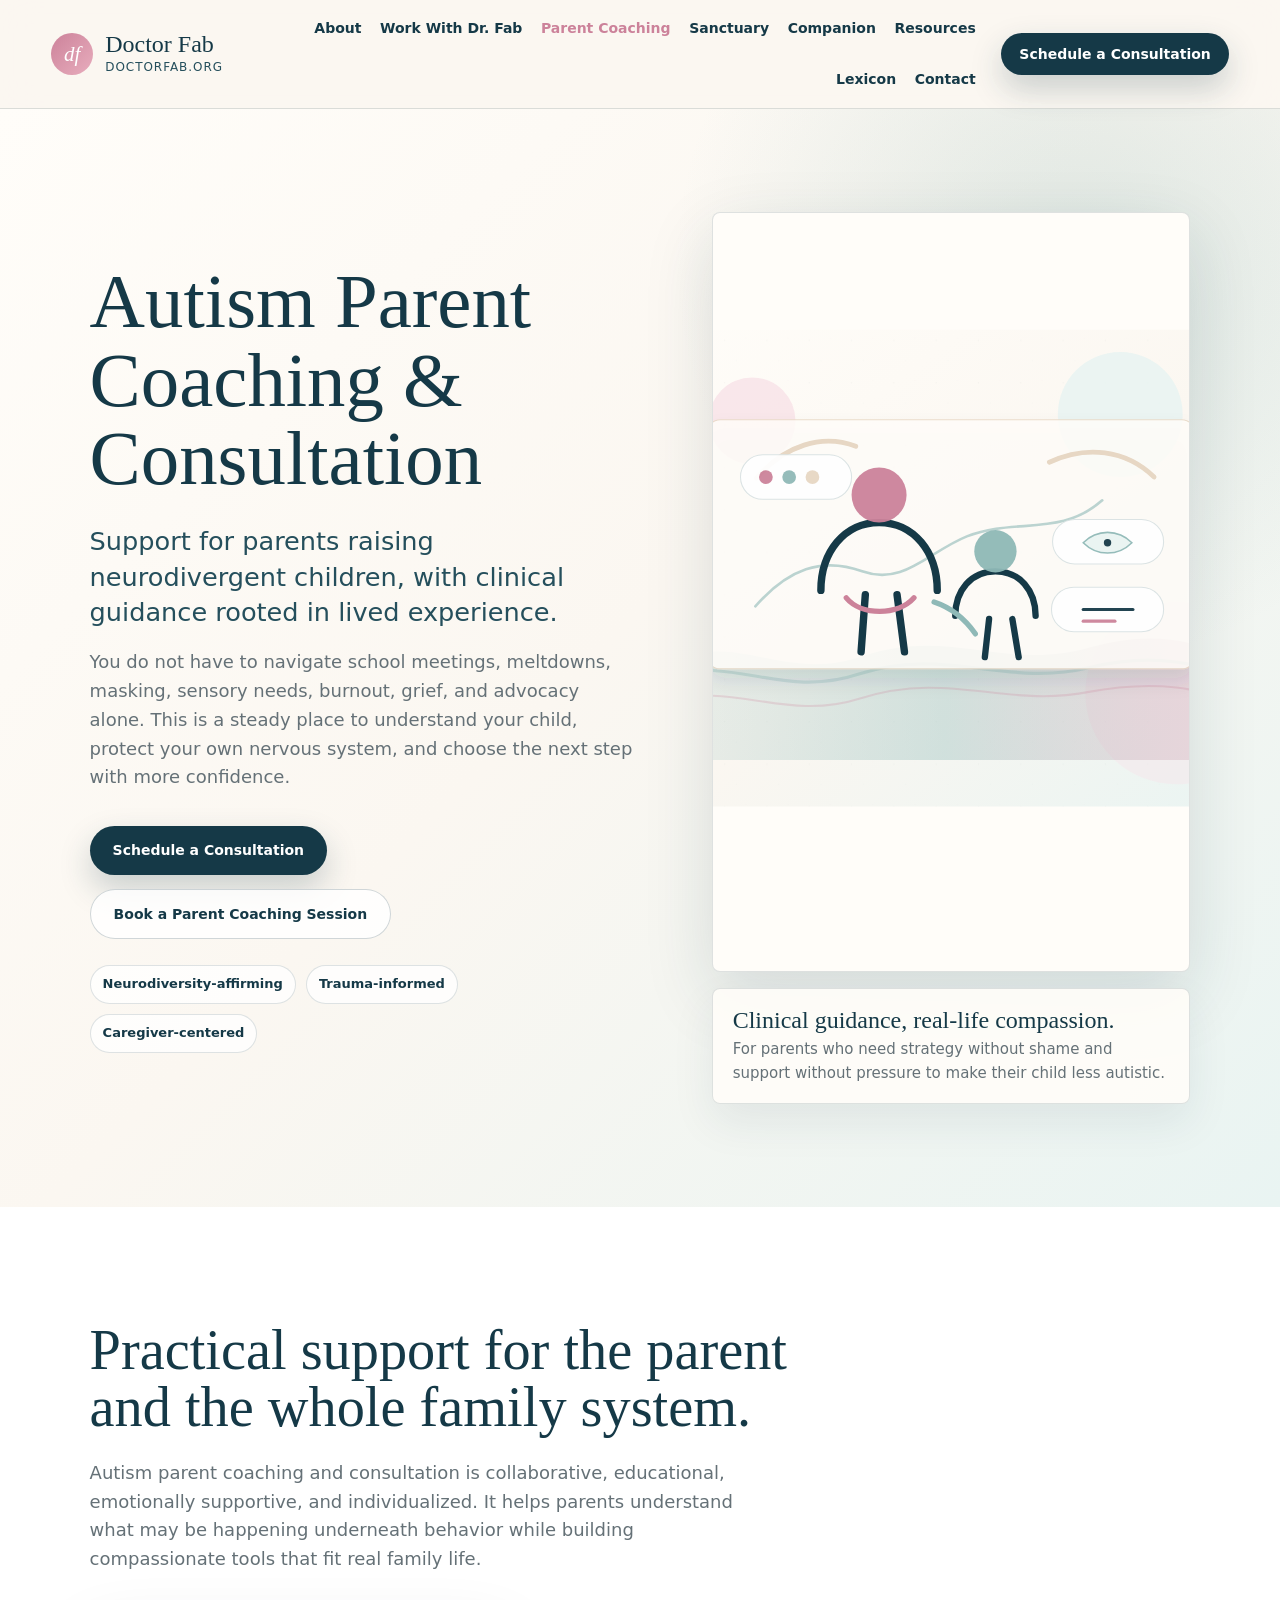
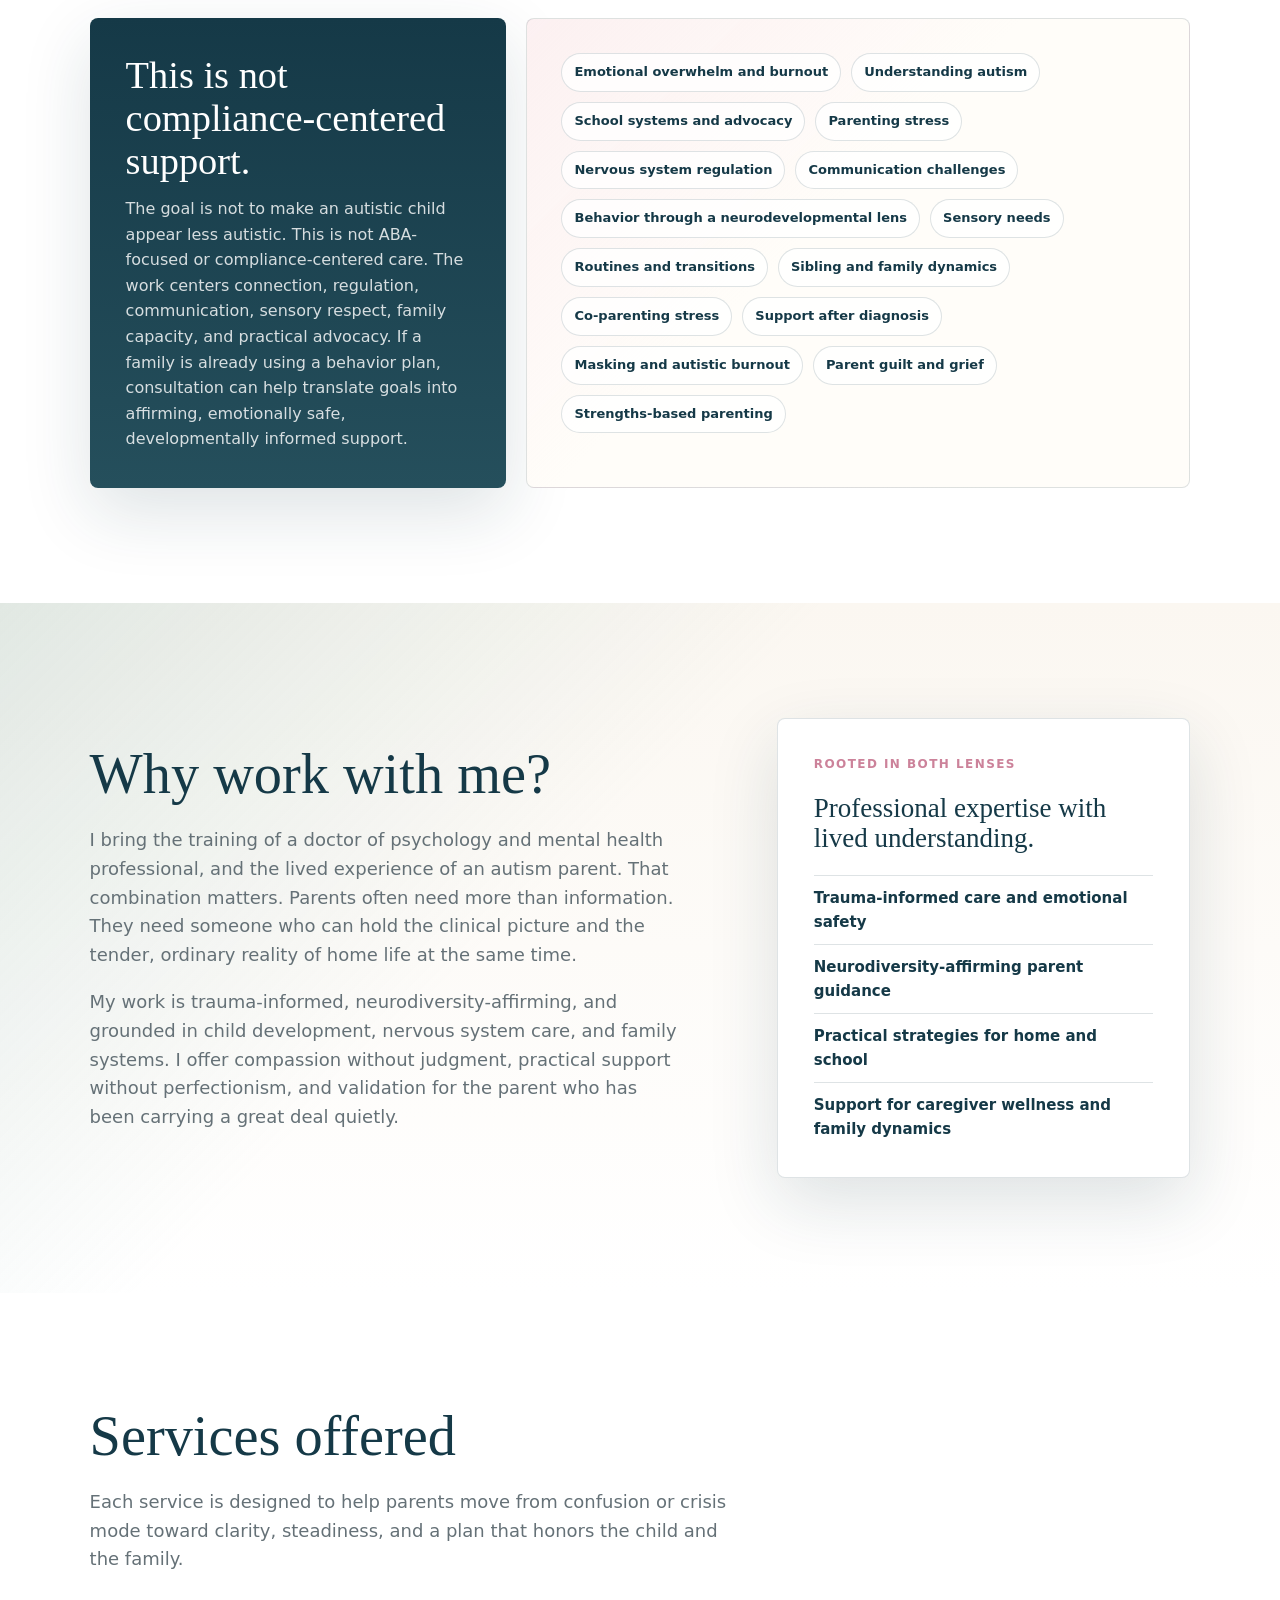
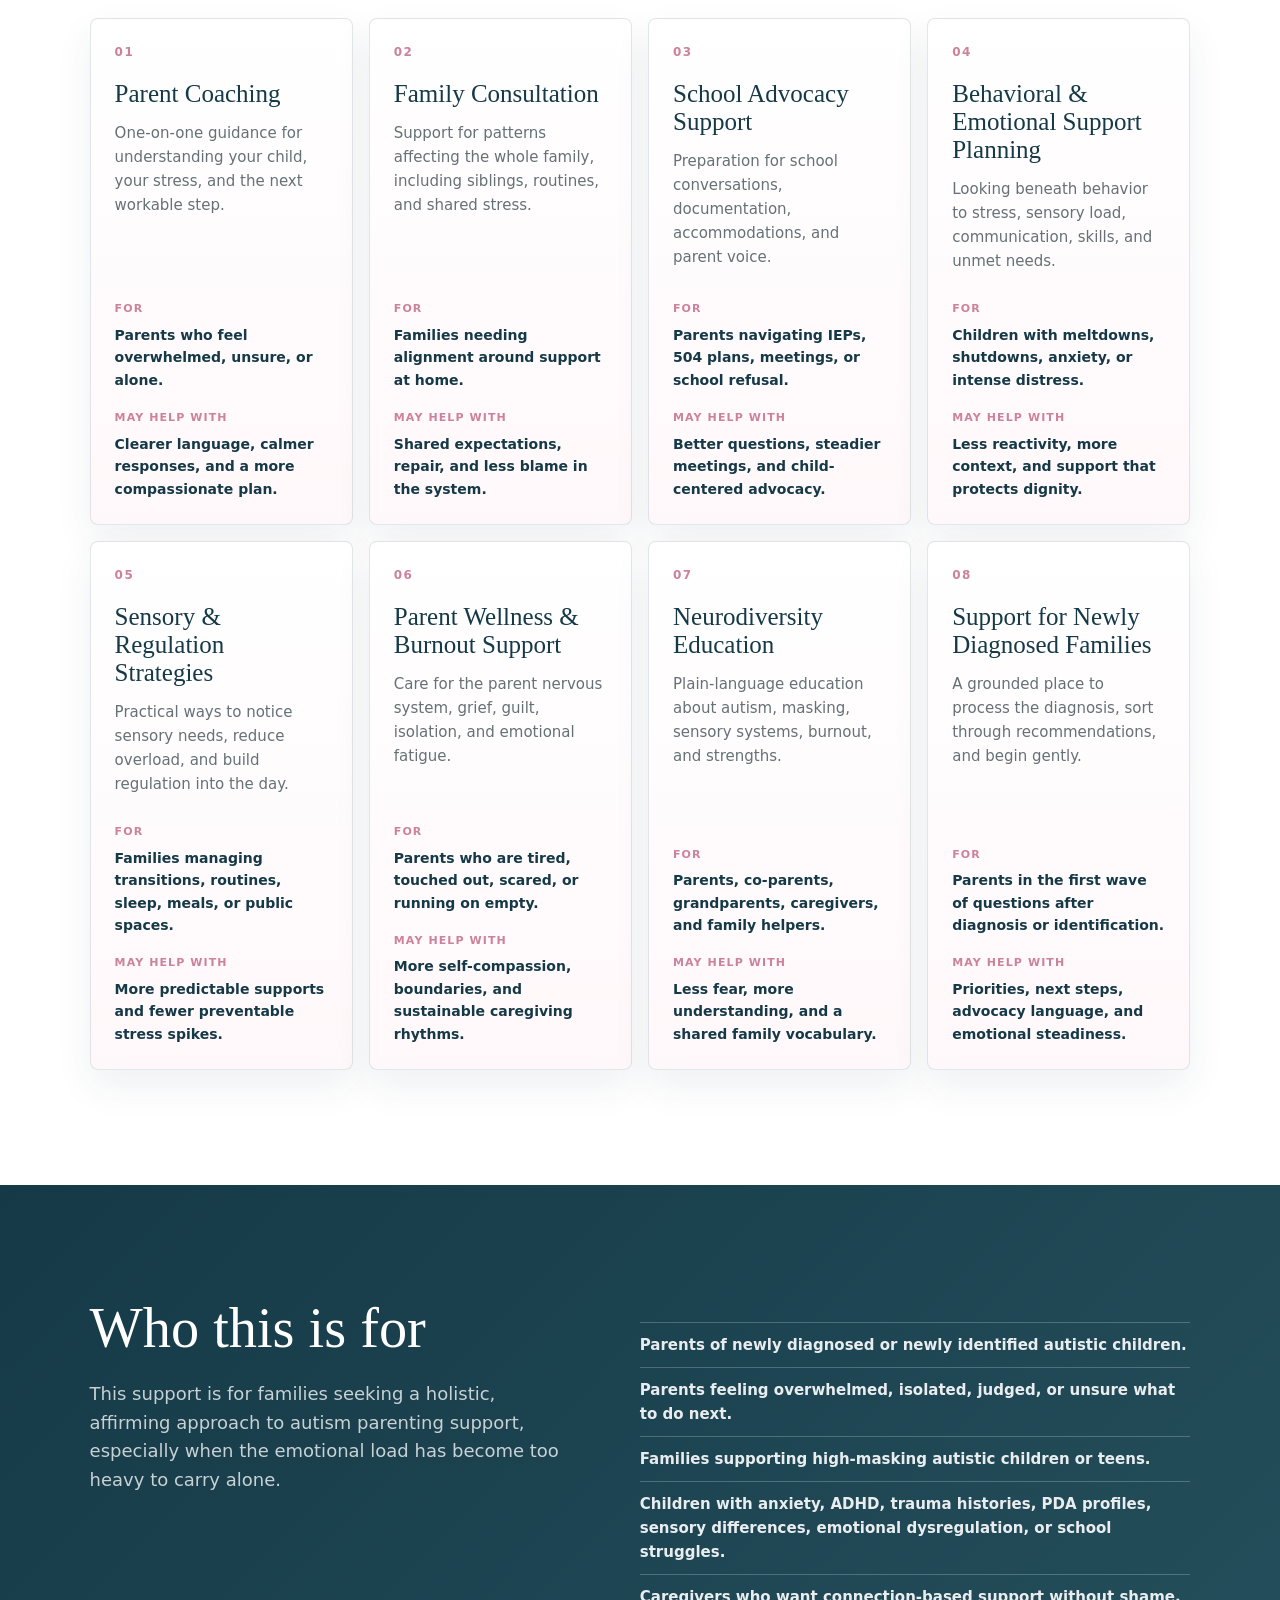
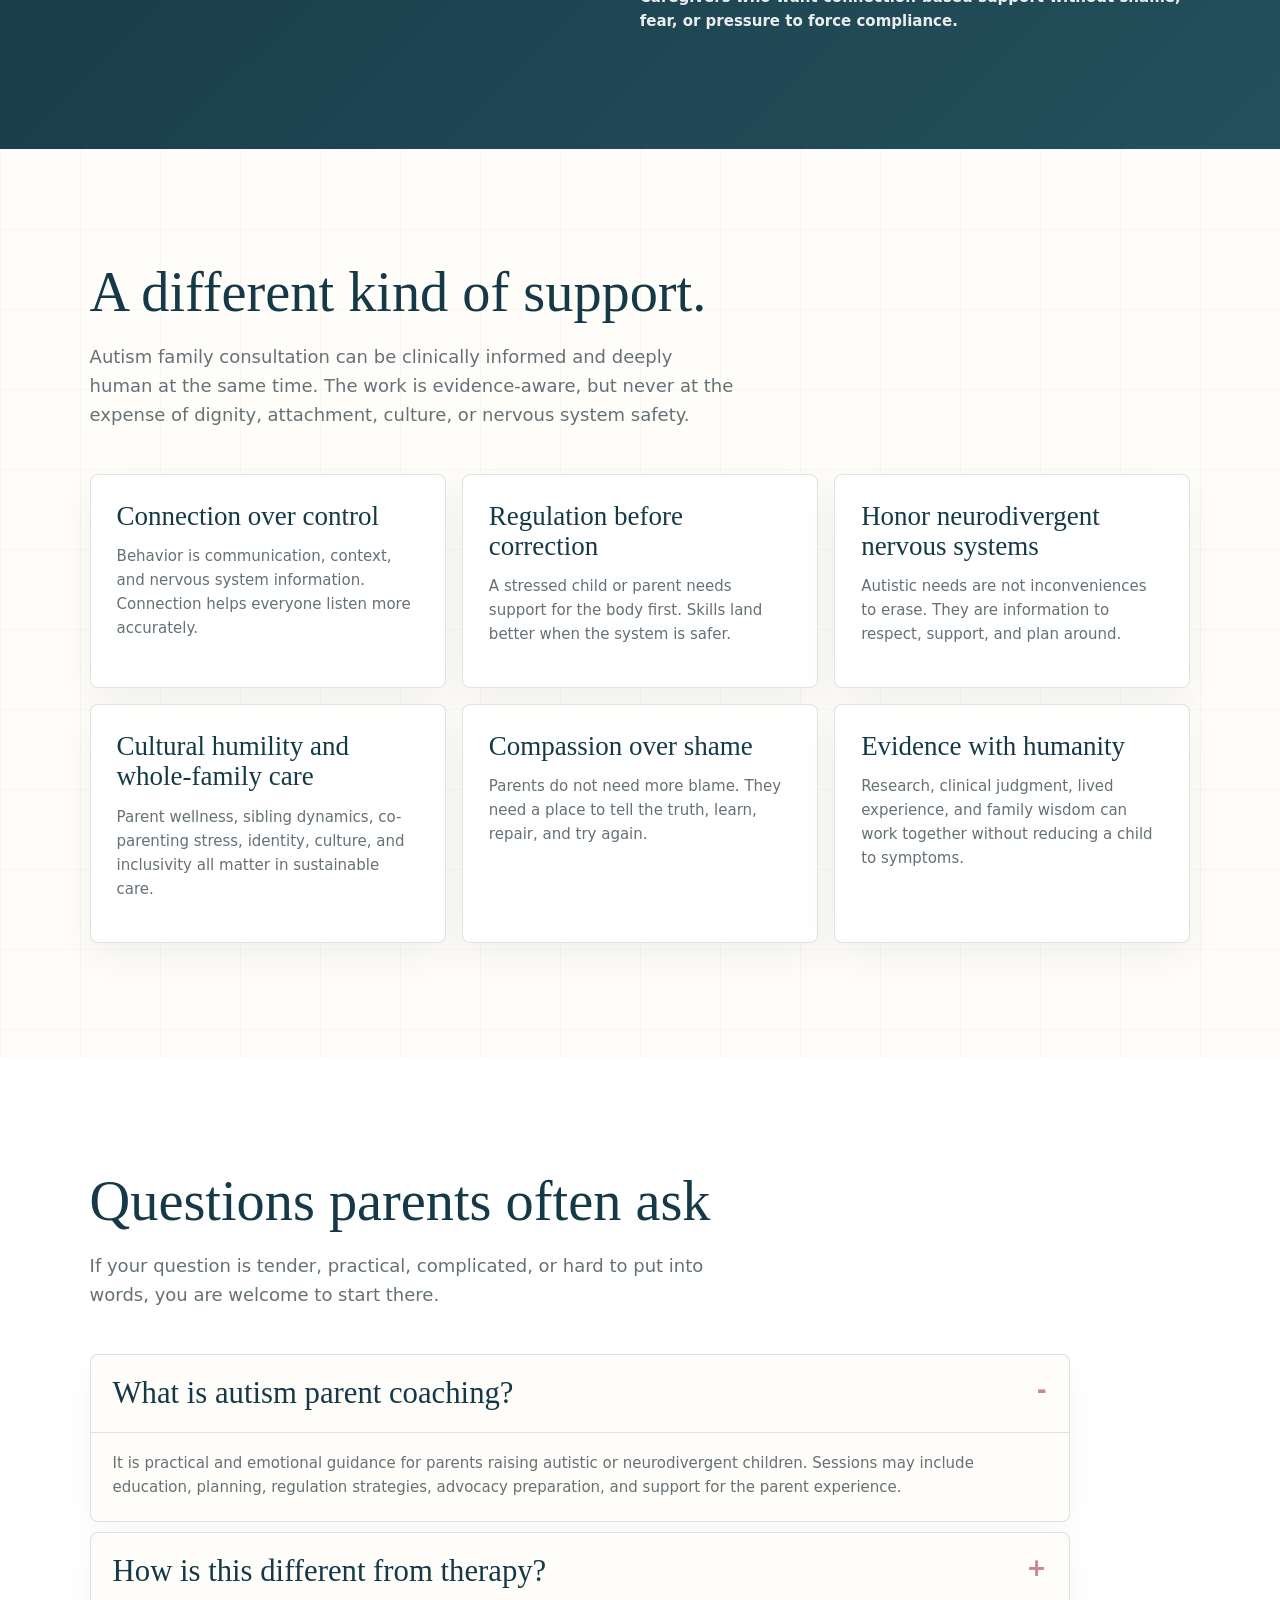
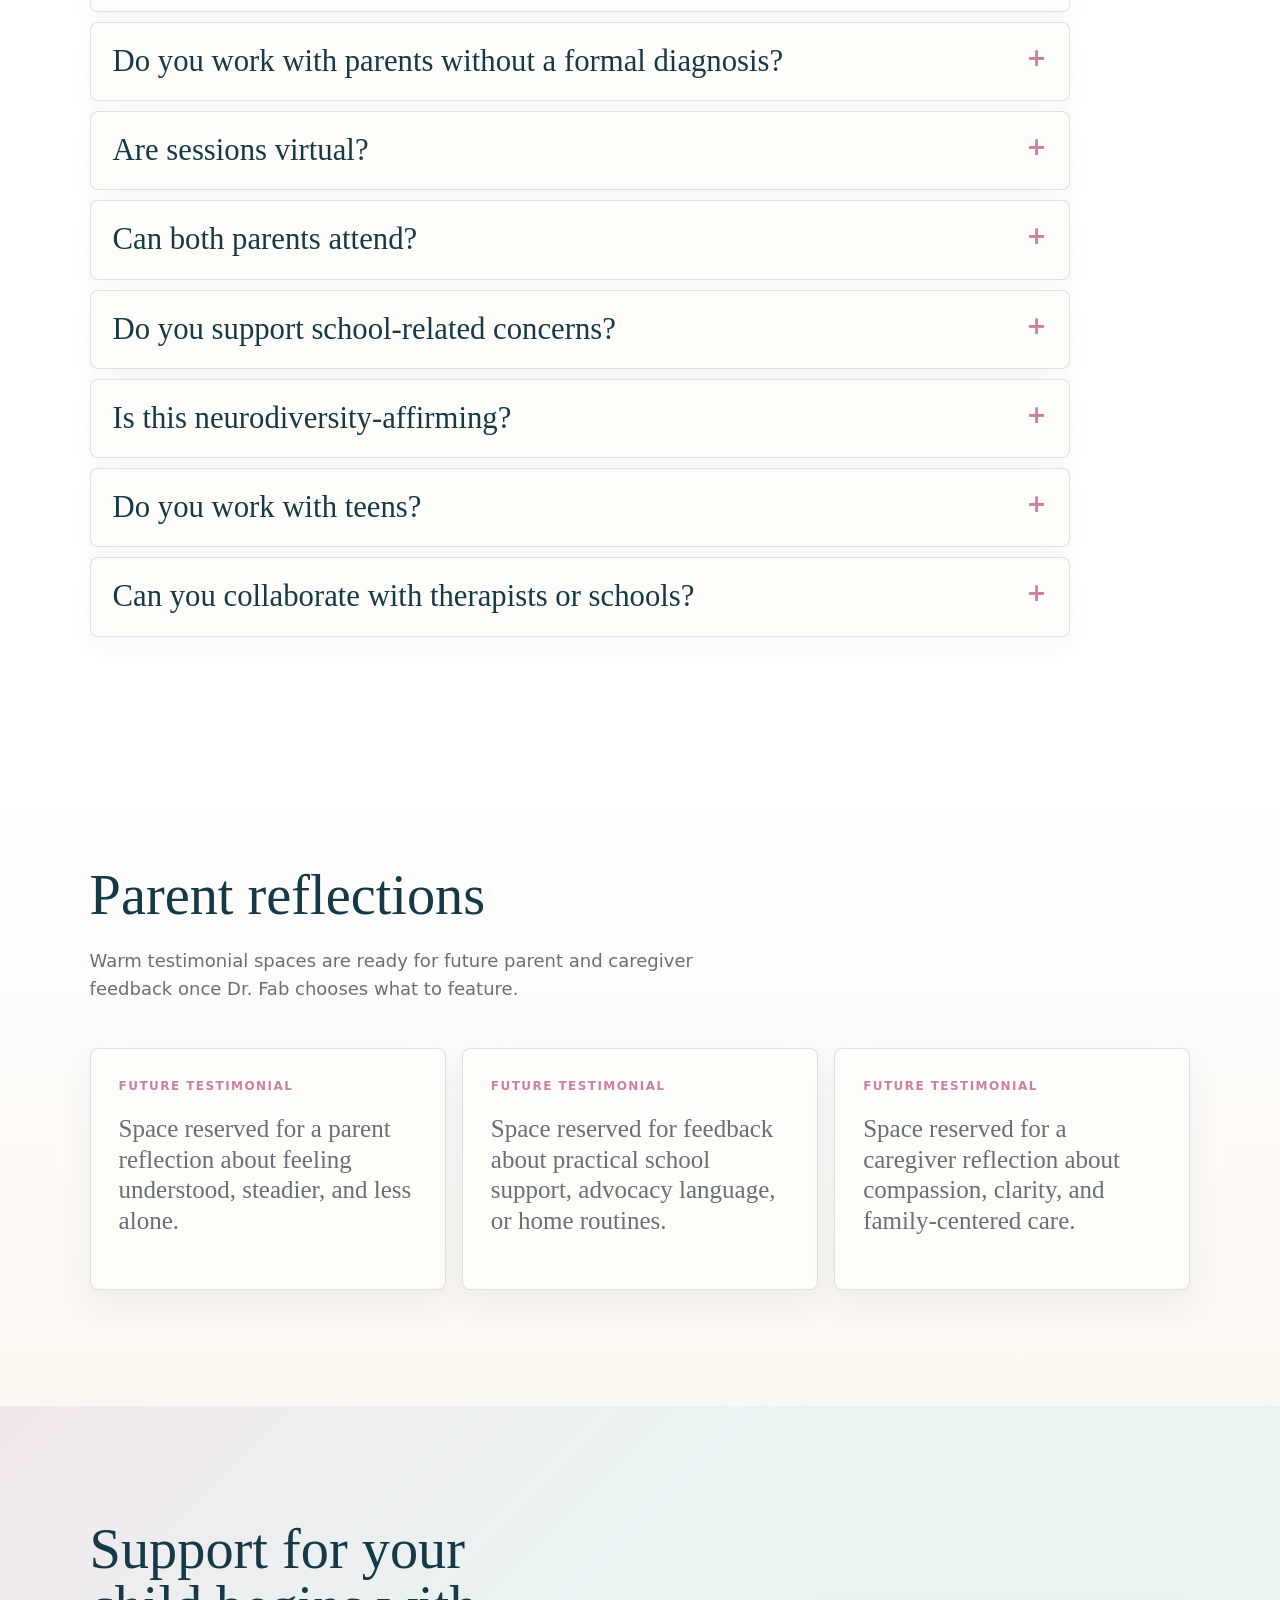
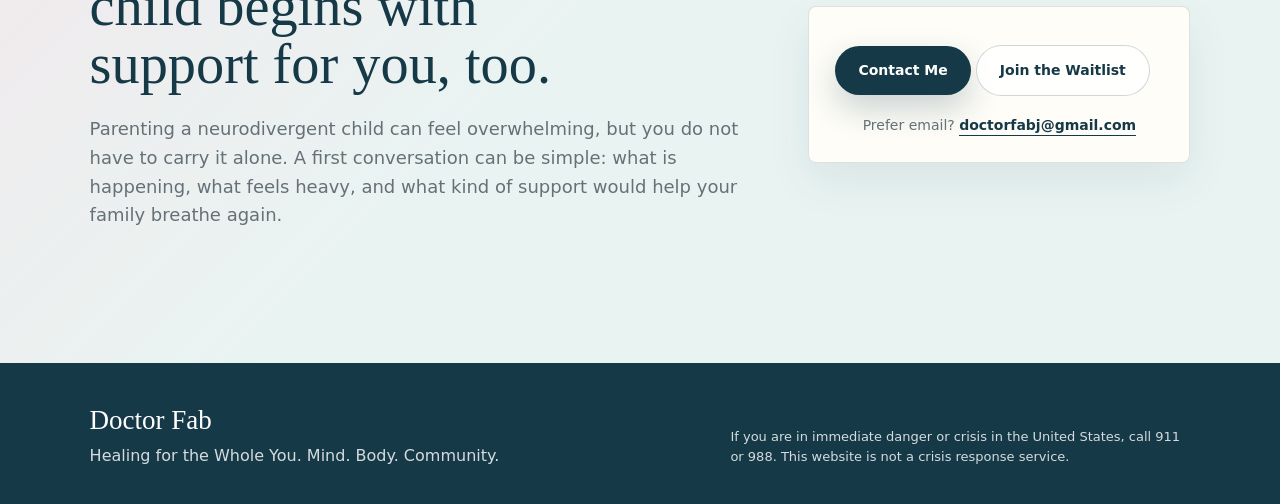
==== autism-parent-coaching.html @ f9670c69 "Add autism parent coaching page" ====
<!doctype html>
<html lang="en">
  <head>
    <meta charset="utf-8">
    <meta name="viewport" content="width=device-width, initial-scale=1">
    <title>Autism Parent Coaching &amp; Consultation | Doctor Fab</title>
    <meta
      name="description"
      content="Autism parent coaching, neurodiversity-affirming parent support, and trauma-informed autism family consultation for overwhelmed parents raising autistic and neurodivergent children."
    >
    <meta
      name="keywords"
      content="autism parent coaching, neurodiversity-affirming parent support, autism consultation for parents, autism parenting support, parent coaching for autistic children, trauma-informed autism support, autism family consultation, support for overwhelmed autism parents"
    >
    <meta property="og:title" content="Autism Parent Coaching &amp; Consultation | Doctor Fab">
    <meta
      property="og:description"
      content="Clinical guidance rooted in lived experience for parents raising autistic and neurodivergent children."
    >
    <meta property="og:image" content="https://doctorfab.org/assets/generated/doctorfab-hero-coastal.jpg">
    <meta name="theme-color" content="#153947">
    <link rel="canonical" href="https://doctorfab.org/autism-parent-coaching.html">
    <link rel="icon" href="assets/favicon.svg" type="image/svg+xml">
    <link rel="stylesheet" href="styles.css">
    <script type="application/ld+json">
      {
        "@context": "https://schema.org",
        "@type": "ProfessionalService",
        "name": "Doctor Fab Autism Parent Coaching & Consultation",
        "url": "https://doctorfab.org/autism-parent-coaching.html",
        "description": "Neurodiversity-affirming, trauma-informed autism parent coaching and consultation for families raising autistic and neurodivergent children.",
        "areaServed": "United States",
        "email": "doctorfabj@gmail.com",
        "serviceType": [
          "Autism parent coaching",
          "Autism family consultation",
          "Neurodiversity-affirming parent support",
          "Trauma-informed autism support"
        ]
      }
    </script>
  </head>
  <body>
    <a class="skip-link" href="#coaching-main">Skip to content</a>
    <header class="site-header">
      <a class="brand" href="index.html#home" aria-label="Doctor Fab home">
        <span class="brand-mark">df</span>
        <span>
          <strong>Doctor Fab</strong>
          <small>doctorfab.org</small>
        </span>
      </a>
      <div class="header-actions">
        <nav class="nav" aria-label="Main navigation">
          <a href="index.html#about">About</a>
          <a href="index.html#work">Work With Dr. Fab</a>
          <a href="autism-parent-coaching.html" aria-current="page">Parent Coaching</a>
          <a href="index.html#sanctuary">Sanctuary</a>
          <a href="index.html#companion">Companion</a>
          <a href="index.html#resources">Resources</a>
          <a href="index.html#lexicon">Lexicon</a>
          <a href="index.html#contact">Contact</a>
        </nav>
        <a
          class="header-cta"
          href="mailto:doctorfabj@gmail.com?subject=Autism%20parent%20coaching%20consultation&body=Hi%20Dr.%20Fab%2C%0D%0A%0D%0AI%20would%20like%20to%20schedule%20a%20consultation%20for%20autism%20parent%20coaching.%0D%0A%0D%0AName%3A%20%0D%0ABest%20way%20to%20reach%20me%3A%20%0D%0AWhat%20support%20would%20feel%20most%20helpful%20right%20now%3A%20%0D%0A%0D%0AThank%20you."
          aria-label="Schedule an autism parent coaching consultation"
        >
          <span class="header-cta-full">Schedule a Consultation</span>
          <span class="header-cta-short">Contact</span>
        </a>
      </div>
    </header>

    <main id="coaching-main" class="coaching-page" tabindex="-1">
      <section class="coaching-hero" aria-labelledby="coaching-title">
        <div class="coaching-hero-copy">
          <h1 id="coaching-title">Autism Parent Coaching &amp; Consultation</h1>
          <p class="coaching-lede">
            Support for parents raising neurodivergent children, with clinical
            guidance rooted in lived experience.
          </p>
          <p>
            You do not have to navigate school meetings, meltdowns, masking,
            sensory needs, burnout, grief, and advocacy alone. This is a steady
            place to understand your child, protect your own nervous system, and
            choose the next step with more confidence.
          </p>
          <div class="coaching-actions">
            <a
              class="button primary"
              href="mailto:doctorfabj@gmail.com?subject=Autism%20parent%20coaching%20consultation&body=Hi%20Dr.%20Fab%2C%0D%0A%0D%0AI%20would%20like%20to%20schedule%20a%20consultation%20for%20autism%20parent%20coaching.%0D%0A%0D%0AName%3A%20%0D%0ABest%20way%20to%20reach%20me%3A%20%0D%0AChild%27s%20age%20(optional)%3A%20%0D%0AWhat%20support%20would%20feel%20most%20helpful%20right%20now%3A%20%0D%0A%0D%0AThank%20you."
            >Schedule a Consultation</a>
            <a
              class="button secondary"
              href="mailto:doctorfabj@gmail.com?subject=Parent%20coaching%20session%20request&body=Hi%20Dr.%20Fab%2C%0D%0A%0D%0AI%20am%20interested%20in%20booking%20an%20autism%20parent%20coaching%20session.%0D%0A%0D%0AName%3A%20%0D%0ABest%20way%20to%20reach%20me%3A%20%0D%0AWhat%20I%20am%20hoping%20for%3A%20%0D%0A%0D%0AThank%20you."
            >Book a Parent Coaching Session</a>
          </div>
          <div class="coaching-trust-row" aria-label="Autism parent coaching support qualities">
            <span>Neurodiversity-affirming</span>
            <span>Trauma-informed</span>
            <span>Caregiver-centered</span>
          </div>
        </div>
        <div class="coaching-hero-panel">
          <img
            src="assets/generated/doctorfab-autism-parent-coaching.svg"
            alt="Warm coastal illustration of a parent and child supported by calming waves and connected circles"
            width="1200"
            height="760"
          >
          <div class="coaching-hero-note">
            <strong>Clinical guidance, real-life compassion.</strong>
            <span>For parents who need strategy without shame and support without pressure to make their child less autistic.</span>
          </div>
        </div>
      </section>

      <section id="service" class="coaching-about section-shell">
        <div class="section-intro compact">
          <h2>Practical support for the parent and the whole family system.</h2>
          <p>
            Autism parent coaching and consultation is collaborative,
            educational, emotionally supportive, and individualized. It helps
            parents understand what may be happening underneath behavior while
            building compassionate tools that fit real family life.
          </p>
        </div>
        <div class="coaching-about-layout">
          <div class="coaching-statement">
            <h3>This is not compliance-centered support.</h3>
            <p>
              The goal is not to make an autistic child appear less autistic.
              This is not ABA-focused or compliance-centered care. The work
              centers connection, regulation, communication, sensory respect,
              family capacity, and practical advocacy. If a family is already
              using a behavior plan, consultation can help translate goals into
              affirming, emotionally safe, developmentally informed support.
            </p>
          </div>
          <div class="coaching-tags" aria-label="Autism parent coaching topics">
            <span>Emotional overwhelm and burnout</span>
            <span>Understanding autism</span>
            <span>School systems and advocacy</span>
            <span>Parenting stress</span>
            <span>Nervous system regulation</span>
            <span>Communication challenges</span>
            <span>Behavior through a neurodevelopmental lens</span>
            <span>Sensory needs</span>
            <span>Routines and transitions</span>
            <span>Sibling and family dynamics</span>
            <span>Co-parenting stress</span>
            <span>Support after diagnosis</span>
            <span>Masking and autistic burnout</span>
            <span>Parent guilt and grief</span>
            <span>Strengths-based parenting</span>
          </div>
        </div>
      </section>

      <section id="why-work-with-me" class="coaching-why section-shell">
        <div class="coaching-why-copy">
          <h2>Why work with me?</h2>
          <p>
            I bring the training of a doctor of psychology and mental health
            professional, and the lived experience of an autism parent. That
            combination matters. Parents often need more than information. They
            need someone who can hold the clinical picture and the tender,
            ordinary reality of home life at the same time.
          </p>
          <p>
            My work is trauma-informed, neurodiversity-affirming, and grounded
            in child development, nervous system care, and family systems. I
            offer compassion without judgment, practical support without
            perfectionism, and validation for the parent who has been carrying a
            great deal quietly.
          </p>
        </div>
        <div class="coaching-why-card" aria-label="Doctor Fab autism parent coaching approach">
          <span>Rooted in both lenses</span>
          <h3>Professional expertise with lived understanding.</h3>
          <ul>
            <li>Trauma-informed care and emotional safety</li>
            <li>Neurodiversity-affirming parent guidance</li>
            <li>Practical strategies for home and school</li>
            <li>Support for caregiver wellness and family dynamics</li>
          </ul>
        </div>
      </section>

      <section id="services" class="coaching-services section-shell">
        <div class="section-intro compact">
          <h2>Services offered</h2>
          <p>
            Each service is designed to help parents move from confusion or
            crisis mode toward clarity, steadiness, and a plan that honors the
            child and the family.
          </p>
        </div>
        <div class="coaching-service-grid">
          <article class="coaching-service-card">
            <span>01</span>
            <h3>Parent Coaching</h3>
            <p>One-on-one guidance for understanding your child, your stress, and the next workable step.</p>
            <dl>
              <dt>For</dt>
              <dd>Parents who feel overwhelmed, unsure, or alone.</dd>
              <dt>May help with</dt>
              <dd>Clearer language, calmer responses, and a more compassionate plan.</dd>
            </dl>
          </article>
          <article class="coaching-service-card">
            <span>02</span>
            <h3>Family Consultation</h3>
            <p>Support for patterns affecting the whole family, including siblings, routines, and shared stress.</p>
            <dl>
              <dt>For</dt>
              <dd>Families needing alignment around support at home.</dd>
              <dt>May help with</dt>
              <dd>Shared expectations, repair, and less blame in the system.</dd>
            </dl>
          </article>
          <article class="coaching-service-card">
            <span>03</span>
            <h3>School Advocacy Support</h3>
            <p>Preparation for school conversations, documentation, accommodations, and parent voice.</p>
            <dl>
              <dt>For</dt>
              <dd>Parents navigating IEPs, 504 plans, meetings, or school refusal.</dd>
              <dt>May help with</dt>
              <dd>Better questions, steadier meetings, and child-centered advocacy.</dd>
            </dl>
          </article>
          <article class="coaching-service-card">
            <span>04</span>
            <h3>Behavioral &amp; Emotional Support Planning</h3>
            <p>Looking beneath behavior to stress, sensory load, communication, skills, and unmet needs.</p>
            <dl>
              <dt>For</dt>
              <dd>Children with meltdowns, shutdowns, anxiety, or intense distress.</dd>
              <dt>May help with</dt>
              <dd>Less reactivity, more context, and support that protects dignity.</dd>
            </dl>
          </article>
          <article class="coaching-service-card">
            <span>05</span>
            <h3>Sensory &amp; Regulation Strategies</h3>
            <p>Practical ways to notice sensory needs, reduce overload, and build regulation into the day.</p>
            <dl>
              <dt>For</dt>
              <dd>Families managing transitions, routines, sleep, meals, or public spaces.</dd>
              <dt>May help with</dt>
              <dd>More predictable supports and fewer preventable stress spikes.</dd>
            </dl>
          </article>
          <article class="coaching-service-card">
            <span>06</span>
            <h3>Parent Wellness &amp; Burnout Support</h3>
            <p>Care for the parent nervous system, grief, guilt, isolation, and emotional fatigue.</p>
            <dl>
              <dt>For</dt>
              <dd>Parents who are tired, touched out, scared, or running on empty.</dd>
              <dt>May help with</dt>
              <dd>More self-compassion, boundaries, and sustainable caregiving rhythms.</dd>
            </dl>
          </article>
          <article class="coaching-service-card">
            <span>07</span>
            <h3>Neurodiversity Education</h3>
            <p>Plain-language education about autism, masking, sensory systems, burnout, and strengths.</p>
            <dl>
              <dt>For</dt>
              <dd>Parents, co-parents, grandparents, caregivers, and family helpers.</dd>
              <dt>May help with</dt>
              <dd>Less fear, more understanding, and a shared family vocabulary.</dd>
            </dl>
          </article>
          <article class="coaching-service-card">
            <span>08</span>
            <h3>Support for Newly Diagnosed Families</h3>
            <p>A grounded place to process the diagnosis, sort through recommendations, and begin gently.</p>
            <dl>
              <dt>For</dt>
              <dd>Parents in the first wave of questions after diagnosis or identification.</dd>
              <dt>May help with</dt>
              <dd>Priorities, next steps, advocacy language, and emotional steadiness.</dd>
            </dl>
          </article>
        </div>
      </section>

      <section id="ideal-clients" class="coaching-ideal section-shell">
        <div class="coaching-ideal-copy">
          <h2>Who this is for</h2>
          <p>
            This support is for families seeking a holistic, affirming approach
            to autism parenting support, especially when the emotional load has
            become too heavy to carry alone.
          </p>
        </div>
        <ul class="coaching-ideal-list">
          <li>Parents of newly diagnosed or newly identified autistic children.</li>
          <li>Parents feeling overwhelmed, isolated, judged, or unsure what to do next.</li>
          <li>Families supporting high-masking autistic children or teens.</li>
          <li>Children with anxiety, ADHD, trauma histories, PDA profiles, sensory differences, emotional dysregulation, or school struggles.</li>
          <li>Caregivers who want connection-based support without shame, fear, or pressure to force compliance.</li>
        </ul>
      </section>

      <section id="approach" class="coaching-values section-shell">
        <div class="section-intro compact">
          <h2>A different kind of support.</h2>
          <p>
            Autism family consultation can be clinically informed and deeply
            human at the same time. The work is evidence-aware, but never at the
            expense of dignity, attachment, culture, or nervous system safety.
          </p>
        </div>
        <div class="coaching-values-grid">
          <article>
            <h3>Connection over control</h3>
            <p>Behavior is communication, context, and nervous system information. Connection helps everyone listen more accurately.</p>
          </article>
          <article>
            <h3>Regulation before correction</h3>
            <p>A stressed child or parent needs support for the body first. Skills land better when the system is safer.</p>
          </article>
          <article>
            <h3>Honor neurodivergent nervous systems</h3>
            <p>Autistic needs are not inconveniences to erase. They are information to respect, support, and plan around.</p>
          </article>
          <article>
            <h3>Cultural humility and whole-family care</h3>
            <p>Parent wellness, sibling dynamics, co-parenting stress, identity, culture, and inclusivity all matter in sustainable care.</p>
          </article>
          <article>
            <h3>Compassion over shame</h3>
            <p>Parents do not need more blame. They need a place to tell the truth, learn, repair, and try again.</p>
          </article>
          <article>
            <h3>Evidence with humanity</h3>
            <p>Research, clinical judgment, lived experience, and family wisdom can work together without reducing a child to symptoms.</p>
          </article>
        </div>
      </section>

      <section id="faq" class="coaching-faq section-shell">
        <div class="section-intro compact">
          <h2>Questions parents often ask</h2>
          <p>
            If your question is tender, practical, complicated, or hard to put
            into words, you are welcome to start there.
          </p>
        </div>
        <div class="coaching-faq-list">
          <details open>
            <summary>What is autism parent coaching?</summary>
            <p>It is practical and emotional guidance for parents raising autistic or neurodivergent children. Sessions may include education, planning, regulation strategies, advocacy preparation, and support for the parent experience.</p>
          </details>
          <details>
            <summary>How is this different from therapy?</summary>
            <p>Coaching and consultation focus on parent guidance, education, family support, and practical planning. It is not a substitute for psychotherapy, diagnostic evaluation, crisis care, legal advice, or formal educational advocacy.</p>
          </details>
          <details>
            <summary>Do you work with parents without a formal diagnosis?</summary>
            <p>Yes. A formal diagnosis is not required for parent support. Many families seek help while they are noticing traits, waiting for evaluation, or trying to understand what their child needs.</p>
          </details>
          <details>
            <summary>Are sessions virtual?</summary>
            <p>Sessions can be virtual when appropriate, which can make support more accessible for busy, overwhelmed, or geographically distant families.</p>
          </details>
          <details>
            <summary>Can both parents attend?</summary>
            <p>Yes. Co-parents, caregivers, and other important adults can attend when it supports the child and family system.</p>
          </details>
          <details>
            <summary>Do you support school-related concerns?</summary>
            <p>Yes. Consultation can help parents prepare for school meetings, clarify concerns, understand accommodations, organize questions, and advocate from a calmer place.</p>
          </details>
          <details>
            <summary>Is this neurodiversity-affirming?</summary>
            <p>Yes. The work honors autistic identity, sensory needs, communication differences, autonomy, and strengths. The goal is support and understanding, not fixing autism.</p>
          </details>
          <details>
            <summary>Do you work with teens?</summary>
            <p>Yes. Parent consultation can support families of autistic teens, including concerns around masking, anxiety, burnout, school stress, independence, and communication.</p>
          </details>
          <details>
            <summary>Can you collaborate with therapists or schools?</summary>
            <p>When appropriate and with written consent, collaboration may be possible within the scope of consultation and care coordination.</p>
          </details>
        </div>
      </section>

      <section id="testimonials" class="coaching-testimonials section-shell">
        <div class="section-intro compact">
          <h2>Parent reflections</h2>
          <p>
            Warm testimonial spaces are ready for future parent and caregiver
            feedback once Dr. Fab chooses what to feature.
          </p>
        </div>
        <div class="coaching-testimonial-grid">
          <article>
            <span>Future testimonial</span>
            <p>Space reserved for a parent reflection about feeling understood, steadier, and less alone.</p>
          </article>
          <article>
            <span>Future testimonial</span>
            <p>Space reserved for feedback about practical school support, advocacy language, or home routines.</p>
          </article>
          <article>
            <span>Future testimonial</span>
            <p>Space reserved for a caregiver reflection about compassion, clarity, and family-centered care.</p>
          </article>
        </div>
      </section>

      <section id="coaching-contact" class="coaching-closing section-shell">
        <div>
          <h2>Support for your child begins with support for you, too.</h2>
          <p>
            Parenting a neurodivergent child can feel overwhelming, but you do
            not have to carry it alone. A first conversation can be simple:
            what is happening, what feels heavy, and what kind of support would
            help your family breathe again.
          </p>
        </div>
        <div class="coaching-closing-actions">
          <a
            class="button primary"
            href="mailto:doctorfabj@gmail.com?subject=Autism%20parent%20coaching%20consultation&body=Hi%20Dr.%20Fab%2C%0D%0A%0D%0AI%20would%20like%20to%20schedule%20a%20consultation%20for%20autism%20parent%20coaching.%0D%0A%0D%0AName%3A%20%0D%0ABest%20way%20to%20reach%20me%3A%20%0D%0AWhat%20support%20would%20feel%20most%20helpful%20right%20now%3A%20%0D%0A%0D%0AThank%20you."
          >Contact Me</a>
          <a
            class="button secondary"
            href="mailto:doctorfabj@gmail.com?subject=Autism%20parent%20coaching%20waitlist&body=Hi%20Dr.%20Fab%2C%0D%0A%0D%0APlease%20add%20me%20to%20the%20waitlist%20for%20autism%20parent%20coaching%20and%20consultation.%0D%0A%0D%0AName%3A%20%0D%0ABest%20way%20to%20reach%20me%3A%20%0D%0AAnything%20you%20would%20like%20Dr.%20Fab%20to%20know%3A%20%0D%0A%0D%0AThank%20you."
          >Join the Waitlist</a>
          <p>Prefer email? <a href="mailto:doctorfabj@gmail.com">doctorfabj@gmail.com</a></p>
        </div>
      </section>
    </main>

    <footer class="site-footer">
      <div>
        <strong>Doctor Fab</strong>
        <p>Healing for the Whole You. Mind. Body. Community.</p>
      </div>
      <p class="fine-print">
        If you are in immediate danger or crisis in the United States, call 911
        or 988. This website is not a crisis response service.
      </p>
    </footer>
  </body>
</html>
---- styles.css ----
:root {
  --navy: #153947;
  --navy-2: #254f5c;
  --ink: #26343a;
  --muted: #657177;
  --sea: #8fb9b7;
  --sea-soft: #e9f4f2;
  --rose: #cc829a;
  --rose-soft: #f8dfe7;
  --shell: #fbf7f1;
  --paper: #fffdf9;
  --sand: #e7d7c4;
  --line: rgba(21, 57, 71, 0.14);
  --shadow: 0 24px 70px rgba(21, 57, 71, 0.14);
  --serif: Georgia, "Times New Roman", serif;
  --sans: Inter, ui-sans-serif, system-ui, -apple-system, BlinkMacSystemFont, "Segoe UI", sans-serif;
}

* {
  box-sizing: border-box;
}

html {
  scroll-behavior: auto;
}

body {
  margin: 0;
  background: var(--shell);
  color: var(--ink);
  font-family: var(--sans);
  line-height: 1.6;
  overflow-x: hidden;
}

body.contact-modal-open {
  overflow: hidden;
}

img {
  display: block;
  max-width: 100%;
}

a {
  color: inherit;
  text-decoration: none;
}

main:focus {
  outline: none;
}

section[id] {
  scroll-margin-top: 104px;
}

#feeling-words {
  scroll-margin-top: 104px;
}

.sr-only {
  clip: rect(0, 0, 0, 0);
  border: 0;
  height: 1px;
  margin: -1px;
  overflow: hidden;
  padding: 0;
  position: absolute;
  white-space: nowrap;
  width: 1px;
}

.skip-link {
  background: var(--navy);
  border-radius: 999px;
  box-shadow: 0 12px 28px rgba(21, 57, 71, 0.22);
  color: #fff;
  font-weight: 800;
  left: 18px;
  outline-offset: 4px;
  padding: 10px 14px;
  position: fixed;
  top: 12px;
  transition: transform 180ms ease;
  z-index: 100;
}

.skip-link:not(:focus):not(:focus-visible) {
  clip: rect(0, 0, 0, 0);
  clip-path: inset(50%);
  height: 1px;
  overflow: hidden;
  position: absolute;
  white-space: nowrap;
  width: 1px;
}

.skip-link:focus {
  clip: auto;
  clip-path: none;
  height: auto;
  transform: none;
  width: auto;
}

.site-header {
  align-items: center;
  backdrop-filter: blur(18px);
  background: rgba(251, 247, 241, 0.9);
  border-bottom: 1px solid var(--line);
  display: flex;
  gap: clamp(20px, 3vw, 38px);
  justify-content: space-between;
  left: 0;
  min-height: 76px;
  padding: 12px clamp(20px, 4vw, 60px);
  position: sticky;
  right: 0;
  top: 0;
  z-index: 20;
}

.brand {
  align-items: center;
  display: flex;
  gap: 12px;
  min-width: max-content;
}

.brand-mark {
  align-items: center;
  background: linear-gradient(135deg, var(--rose), #e8adbd);
  border-radius: 50%;
  color: #fff;
  display: inline-flex;
  font-family: var(--serif);
  font-size: 21px;
  font-style: italic;
  height: 42px;
  justify-content: center;
  line-height: 1;
  width: 42px;
}

.brand strong {
  color: var(--navy);
  display: block;
  font-family: var(--serif);
  font-size: 24px;
  font-weight: 500;
  line-height: 1.1;
}

.brand small {
  color: var(--navy-2);
  display: block;
  font-size: 12px;
  letter-spacing: 0.08em;
  text-transform: uppercase;
}

.header-actions {
  align-items: center;
  display: flex;
  flex: 1;
  gap: clamp(16px, 2vw, 28px);
  justify-content: flex-end;
  min-width: 0;
}

.nav {
  align-items: center;
  display: flex;
  flex-wrap: wrap;
  gap: clamp(12px, 1.45vw, 21px);
  justify-content: flex-end;
}

.nav a {
  color: var(--navy);
  font-size: 14px;
  font-weight: 800;
  line-height: 1.2;
  padding: 8px 0;
  white-space: nowrap;
}

.nav a:hover,
.nav a[aria-current="page"],
.text-link:hover {
  color: var(--rose);
}

.brand:focus-visible,
.nav a:focus-visible,
.button:focus-visible,
.header-cta:focus-visible,
.text-link:focus-visible,
.contact-direct a:focus-visible,
.hero-paths a:focus-visible,
.orientation-panel a:focus-visible,
.focus-list button:focus-visible,
.sanctuary-tools button:focus-visible,
.sanctuary-drops button:focus-visible,
.lexicon-filters button:focus-visible,
.lexicon-grid button:focus-visible,
.pathway-options button:focus-visible,
.pathway-form input:focus-visible,
.pathway-form textarea:focus-visible,
.coaching-faq summary:focus-visible,
.contact-modal-close:focus-visible {
  outline: 3px solid rgba(204, 130, 154, 0.45);
  outline-offset: 4px;
}

.header-cta,
.button {
  align-items: center;
  border: 0;
  border-radius: 999px;
  cursor: pointer;
  display: inline-flex;
  font-size: 14px;
  font-weight: 850;
  justify-content: center;
  min-height: 48px;
  padding: 13px 23px;
  transition: background 180ms ease, box-shadow 180ms ease, color 180ms ease, transform 180ms ease;
}

.header-cta {
  background: var(--navy);
  color: #fff;
  min-height: 42px;
  min-width: max-content;
  padding: 10px 18px;
}

.button:hover,
.header-cta:hover {
  transform: translateY(-2px);
}

.button.primary,
.header-cta {
  background: var(--navy);
  box-shadow: 0 14px 32px rgba(21, 57, 71, 0.22);
  color: #fff;
}

.header-cta-full,
.header-cta-short {
  display: inline-block;
}

.header-cta-short {
  display: none;
}

.button.secondary {
  background: rgba(255, 255, 255, 0.82);
  border: 1px solid rgba(21, 57, 71, 0.2);
  color: var(--navy);
}

.button.light {
  background: #fff;
  color: var(--navy);
}

.button.full {
  width: 100%;
}

.hero {
  align-items: center;
  background: var(--shell);
  display: grid;
  min-height: clamp(620px, calc(78svh - 76px), 700px);
  overflow: hidden;
  padding: clamp(38px, 5vw, 64px) clamp(22px, 7vw, 104px);
  position: relative;
}

.hero::before {
  background: linear-gradient(90deg, rgba(251, 247, 241, 0.99) 0%, rgba(251, 247, 241, 0.92) 34%, rgba(251, 247, 241, 0.26) 54%, rgba(251, 247, 241, 0) 70%);
  content: "";
  inset: 0;
  pointer-events: none;
  position: absolute;
  z-index: 1;
}

.hero-image {
  height: 100%;
  inset: 0;
  object-fit: cover;
  object-position: center;
  position: absolute;
  width: 100%;
  z-index: 0;
}

.hero-copy {
  max-width: 670px;
  min-width: 0;
  position: relative;
  width: 100%;
  z-index: 2;
}

.eyebrow {
  color: var(--rose);
  font-size: 12px;
  font-weight: 900;
  letter-spacing: 0.14em;
  margin: 0 0 16px;
  text-transform: uppercase;
}

h1,
h2,
h3,
p {
  margin-top: 0;
}

h1,
h2 {
  color: var(--navy);
  font-family: var(--serif);
  font-weight: 500;
  letter-spacing: 0;
  line-height: 1.02;
  text-wrap: balance;
}

h1 {
  font-size: clamp(54px, 7.4vw, 112px);
  margin-bottom: 26px;
  max-width: 760px;
}

h2 {
  font-size: clamp(36px, 4.4vw, 68px);
  margin-bottom: 22px;
}

h3 {
  color: var(--navy);
  font-family: var(--serif);
  font-size: 27px;
  font-weight: 500;
  line-height: 1.12;
  margin-bottom: 13px;
}

.hero-lede {
  color: #31454e;
  font-size: clamp(19px, 1.7vw, 23px);
  max-width: 620px;
}

.hero-actions {
  display: flex;
  flex-wrap: wrap;
  gap: 14px;
  margin-top: 34px;
}

.hero-paths {
  align-items: center;
  color: var(--navy);
  display: flex;
  flex-wrap: wrap;
  font-size: 13px;
  font-weight: 900;
  gap: 10px;
  margin-top: 28px;
}

.hero-paths a {
  background: rgba(255, 255, 255, 0.72);
  border: 1px solid rgba(204, 130, 154, 0.26);
  border-radius: 999px;
  padding: 8px 12px;
  transition: border 180ms ease, color 180ms ease, transform 180ms ease;
}

.hero-paths a:hover {
  border-color: rgba(204, 130, 154, 0.58);
  color: var(--rose);
  transform: translateY(-1px);
}

.section-shell {
  padding: clamp(76px, 9vw, 132px) clamp(22px, 7vw, 112px);
}

.opening {
  background:
    linear-gradient(180deg, var(--paper), #fff 54%, #fdf2f5);
  display: grid;
  gap: clamp(34px, 7vw, 92px);
  grid-template-columns: minmax(0, 0.9fr) minmax(280px, 0.65fr);
}

.section-rule {
  border-top: 1px solid var(--line);
  padding-top: 32px;
}

.opening-copy {
  color: var(--muted);
  font-size: 18px;
}

.opening-copy p:last-child {
  margin-bottom: 0;
}

.orientation-panel {
  display: grid;
  gap: 10px;
  margin-top: 28px;
}

.orientation-panel article {
  align-items: center;
  background: rgba(255, 255, 255, 0.76);
  border: 1px solid var(--line);
  border-radius: 8px;
  display: grid;
  gap: 10px;
  grid-template-columns: 42px minmax(0, 1fr) max-content;
  padding: 14px 16px;
}

.orientation-panel span {
  color: var(--rose);
  font-size: 12px;
  font-weight: 900;
  letter-spacing: 0.12em;
}

.orientation-panel strong {
  color: var(--navy);
  font-family: var(--serif);
  font-size: 21px;
  font-weight: 500;
  line-height: 1.1;
}

.orientation-panel a {
  border-bottom: 1px solid currentColor;
  color: var(--navy);
  font-size: 13px;
  font-weight: 850;
  padding-bottom: 2px;
}

.section-intro {
  display: grid;
  gap: 24px;
  grid-template-columns: minmax(160px, 0.28fr) minmax(0, 0.72fr);
  margin-bottom: 44px;
}

.section-intro p:not(.eyebrow) {
  align-self: end;
  color: var(--muted);
  font-size: 18px;
  max-width: 650px;
}

.section-intro.compact {
  display: block;
  max-width: 820px;
}

.work {
  background: #fff;
}

.offer-grid {
  display: grid;
  gap: 18px;
  grid-template-columns: repeat(3, minmax(0, 1fr));
}

.offer-card {
  background: linear-gradient(180deg, #fff, #fff8fa);
  border: 1px solid rgba(21, 57, 71, 0.12);
  border-radius: 8px;
  box-shadow: 0 18px 44px rgba(21, 57, 71, 0.08);
  display: flex;
  flex-direction: column;
  min-height: 520px;
  padding: 30px;
}

.offer-card.featured {
  background: linear-gradient(180deg, var(--navy), var(--navy-2));
  color: #fff;
}

.offer-card.featured h3,
.offer-card.featured p,
.offer-card.featured li,
.offer-card.featured .offer-number {
  color: #fff;
}

.offer-number {
  color: var(--rose);
  display: block;
  font-size: 12px;
  font-weight: 900;
  letter-spacing: 0.14em;
  margin-bottom: 36px;
}

.offer-card p,
.focus-list p,
.lexicon-grid p,
.contact-panel p {
  color: var(--muted);
  font-size: 15px;
}

.offer-card.featured p {
  color: rgba(255, 255, 255, 0.82);
}

.offer-card .offer-fit {
  background: rgba(143, 185, 183, 0.12);
  border: 1px solid rgba(143, 185, 183, 0.22);
  border-radius: 8px;
  color: var(--navy);
  font-size: 13px;
  font-weight: 850;
  margin: 0 0 22px;
  padding: 12px 14px;
}

.offer-card.featured .offer-fit {
  background: rgba(255, 255, 255, 0.1);
  border-color: rgba(255, 255, 255, 0.2);
  color: #fff;
}

.offer-card ul {
  display: grid;
  gap: 9px;
  list-style: none;
  margin: 18px 0 30px;
  padding: 0;
}

.offer-card li {
  border-top: 1px solid rgba(21, 57, 71, 0.14);
  color: var(--navy);
  font-size: 14px;
  font-weight: 850;
  padding-top: 9px;
}

.offer-card.featured li {
  border-color: rgba(255, 255, 255, 0.24);
}

.offer-card .button {
  margin-top: auto;
}

.about {
  align-items: center;
  background: linear-gradient(135deg, #f8e8ee, #fff 48%, var(--sea-soft));
  display: grid;
  gap: clamp(36px, 7vw, 96px);
  grid-template-columns: minmax(280px, 0.58fr) minmax(0, 0.8fr);
  padding: clamp(76px, 9vw, 132px) clamp(22px, 7vw, 112px);
}

.about-image {
  border: 7px solid #fff;
  border-radius: 8px;
  box-shadow: var(--shadow);
  overflow: hidden;
}

.about-image img {
  aspect-ratio: 4 / 5;
  height: 100%;
  object-fit: cover;
  width: 100%;
}

.about-copy {
  max-width: 760px;
}

.clinical-lens {
  display: flex;
  flex-wrap: wrap;
  gap: 10px;
  margin-top: 26px;
}

.clinical-lens span {
  background: rgba(255, 255, 255, 0.74);
  border: 1px solid rgba(21, 57, 71, 0.14);
  border-radius: 999px;
  color: var(--navy);
  font-size: 13px;
  font-weight: 850;
  padding: 8px 12px;
}

.about-copy p,
.sanctuary-copy p,
.companion-copy p,
.resources-copy p,
.contact-copy p {
  color: var(--muted);
  font-size: 18px;
}

.focus {
  background:
    linear-gradient(90deg, rgba(204, 130, 154, 0.08) 1px, transparent 1px),
    linear-gradient(rgba(143, 185, 183, 0.08) 1px, transparent 1px),
    var(--paper);
  background-size: 80px 80px;
}

.focus-list {
  display: grid;
  gap: 1px;
  grid-template-columns: repeat(4, minmax(0, 1fr));
}

.focus-list article,
.lexicon-grid article {
  background: rgba(255, 255, 255, 0.86);
  border: 1px solid var(--line);
  border-radius: 8px;
  box-shadow: 0 14px 36px rgba(21, 57, 71, 0.06);
  display: flex;
  flex-direction: column;
  min-height: 255px;
  padding: 26px;
}

.focus-list button,
.lexicon-grid button,
.sanctuary-tools button,
.lexicon-filters button {
  font: inherit;
}

.focus-list button,
.lexicon-grid button {
  background: transparent;
  border: 0;
  border-bottom: 1px solid currentColor;
  color: var(--navy);
  cursor: pointer;
  font-size: 13px;
  font-weight: 850;
  margin-top: auto;
  padding: 0 0 5px;
  width: max-content;
}

.focus-list button:hover,
.lexicon-grid button:hover {
  color: var(--rose);
}

.focus-list article.is-selected {
  border-color: rgba(204, 130, 154, 0.52);
  box-shadow: 0 18px 44px rgba(204, 130, 154, 0.12);
}

.care-result {
  background: var(--navy);
  border-radius: 8px;
  box-shadow: var(--shadow);
  color: rgba(255, 255, 255, 0.82);
  margin-top: 18px;
  max-width: 760px;
  padding: 24px 26px;
}

.care-result span,
.sanctuary-practice span,
.lexicon-detail span {
  color: var(--rose);
  display: block;
  font-size: 12px;
  font-weight: 900;
  letter-spacing: 0.12em;
  margin-bottom: 8px;
  text-transform: uppercase;
}

.care-result h3 {
  color: #fff;
  margin-bottom: 8px;
}

.care-result p {
  margin-bottom: 0;
}

.sanctuary {
  align-items: center;
  background: linear-gradient(180deg, #fdf2f5, #fff);
  display: grid;
  gap: clamp(34px, 7vw, 100px);
  grid-template-columns: minmax(0, 0.7fr) minmax(320px, 0.9fr);
}

.sanctuary-copy {
  max-width: 720px;
}

.sanctuary-image {
  border: 7px solid #fff;
  border-radius: 8px;
  box-shadow: var(--shadow);
  overflow: hidden;
}

.sanctuary-image img {
  aspect-ratio: 16 / 10;
  object-fit: cover;
  width: 100%;
}

.sanctuary-library {
  background: rgba(255, 253, 249, 0.9);
  border: 1px solid var(--line);
  border-radius: 8px;
  box-shadow: 0 18px 48px rgba(21, 57, 71, 0.08);
  display: grid;
  gap: 20px;
  grid-column: 1 / -1;
  grid-template-columns: minmax(240px, 0.55fr) minmax(0, 1fr);
  padding: clamp(24px, 4vw, 36px);
}

.sanctuary-library-header h3 {
  margin-bottom: 0;
}

.sanctuary-tools {
  display: grid;
  gap: 10px;
}

.sanctuary-tools button {
  background: #fff;
  border: 1px solid rgba(21, 57, 71, 0.16);
  border-radius: 8px;
  color: var(--ink);
  cursor: pointer;
  display: grid;
  gap: 4px;
  padding: 16px;
  text-align: left;
}

.sanctuary-tools button[aria-pressed="true"] {
  background: var(--navy);
  border-color: var(--navy);
  color: #fff;
}

.sanctuary-tools button span {
  color: var(--rose);
  font-size: 12px;
  font-weight: 900;
  letter-spacing: 0.12em;
}

.sanctuary-tools button strong {
  font-family: var(--serif);
  font-size: 22px;
  font-weight: 500;
  line-height: 1.1;
}

.sanctuary-tools button small {
  color: var(--muted);
  font-size: 13px;
  font-weight: 750;
}

.sanctuary-tools button[aria-pressed="true"] small {
  color: rgba(255, 255, 255, 0.76);
}

.sanctuary-practice {
  background: #fff;
  border: 1px solid rgba(204, 130, 154, 0.22);
  border-radius: 8px;
  padding: 24px;
}

.sanctuary-practice h3 {
  margin-bottom: 18px;
}

.sanctuary-practice ol {
  color: var(--muted);
  display: grid;
  gap: 10px;
  margin: 0;
  padding-left: 22px;
}

.sanctuary-drops {
  display: grid;
  gap: 12px;
  grid-column: 1 / -1;
  grid-template-columns: repeat(3, minmax(0, 1fr));
}

.sanctuary-drops article {
  background: linear-gradient(180deg, #fff, var(--paper));
  border: 1px solid rgba(21, 57, 71, 0.12);
  border-radius: 8px;
  display: flex;
  flex-direction: column;
  min-height: 210px;
  padding: 22px;
}

.sanctuary-drops span {
  color: var(--rose);
  font-size: 12px;
  font-weight: 900;
  letter-spacing: 0.12em;
  margin-bottom: 20px;
  text-transform: uppercase;
}

.sanctuary-drops p {
  color: var(--muted);
  font-size: 15px;
}

.sanctuary-drops button {
  background: transparent;
  border: 0;
  border-bottom: 1px solid currentColor;
  color: var(--navy);
  cursor: pointer;
  font: inherit;
  font-size: 13px;
  font-weight: 850;
  margin-top: auto;
  padding: 0 0 5px;
  width: max-content;
}

.sanctuary-drops button:hover {
  color: var(--rose);
}

.companion {
  align-items: start;
  background:
    linear-gradient(120deg, rgba(143, 185, 183, 0.18), transparent 32%),
    linear-gradient(180deg, #fff, #fff7fa 64%, var(--shell));
  display: grid;
  gap: clamp(34px, 6vw, 88px);
  grid-template-columns: minmax(0, 0.72fr) minmax(340px, 0.88fr);
}

.companion-copy {
  max-width: 740px;
  position: sticky;
  top: 118px;
}

.companion-safety {
  background: rgba(255, 255, 255, 0.76);
  border: 1px solid rgba(204, 130, 154, 0.3);
  border-left: 5px solid var(--rose);
  border-radius: 8px;
  color: var(--navy);
  display: grid;
  gap: 6px;
  margin-top: 28px;
  padding: 18px 20px;
}

.companion-safety strong {
  font-family: var(--serif);
  font-size: 22px;
  font-weight: 500;
}

.companion-safety span {
  color: var(--muted);
  font-size: 15px;
}

.companion-tool {
  background: rgba(255, 253, 249, 0.96);
  border: 1px solid var(--line);
  border-radius: 8px;
  box-shadow: var(--shadow);
  overflow: hidden;
}

.companion-tool-header {
  align-items: start;
  background: linear-gradient(135deg, var(--navy), var(--navy-2));
  color: #fff;
  display: flex;
  gap: 18px;
  justify-content: space-between;
  padding: 26px 28px 24px;
}

.companion-tool-kicker,
.companion-session-note,
.companion-message-label,
.companion-counter,
.companion-status,
.companion-helper {
  font-size: 12px;
  font-weight: 850;
}

.companion-tool-kicker,
.companion-session-note,
.companion-message-label,
.companion-counter {
  letter-spacing: 0.08em;
  text-transform: uppercase;
}

.companion-tool-header h3 {
  color: #fff;
  font-size: clamp(28px, 3vw, 40px);
  margin: 6px 0 0;
}

.companion-session-note {
  border: 1px solid rgba(255, 255, 255, 0.28);
  border-radius: 999px;
  color: rgba(255, 255, 255, 0.82);
  min-width: max-content;
  padding: 7px 10px;
}

.companion-messages {
  display: grid;
  gap: 14px;
  max-height: 430px;
  min-height: 250px;
  overflow-y: auto;
  padding: 24px 28px 10px;
  scroll-behavior: smooth;
}

.companion-message {
  border: 1px solid rgba(21, 57, 71, 0.1);
  border-radius: 8px;
  max-width: 88%;
  padding: 16px 17px;
}

.companion-message p {
  font-size: 15px;
  margin-bottom: 0;
  white-space: pre-line;
}

.companion-message-label {
  color: var(--rose);
  display: block;
  margin-bottom: 6px;
}

.companion-message.is-guide {
  background: var(--sea-soft);
  justify-self: start;
}

.companion-message.is-user {
  background: #fff7fa;
  justify-self: end;
}

.companion-message.is-crisis {
  background: #fff;
  border-color: rgba(204, 130, 154, 0.48);
  box-shadow: 0 12px 28px rgba(204, 130, 154, 0.14);
}

.companion-prompts {
  display: grid;
  gap: 10px;
  grid-template-columns: repeat(3, minmax(0, 1fr));
  padding: 14px 28px 20px;
}

.companion-prompts button {
  background: #fff;
  border: 1px solid rgba(21, 57, 71, 0.18);
  border-radius: 999px;
  color: var(--navy);
  cursor: pointer;
  font: inherit;
  font-size: 13px;
  font-weight: 850;
  min-height: 42px;
  padding: 9px 12px;
  transition: border 180ms ease, color 180ms ease, transform 180ms ease;
}

.companion-prompts button:hover,
.companion-prompts button:focus-visible {
  border-color: var(--rose);
  color: var(--rose);
  transform: translateY(-1px);
}

.companion-prompts button:disabled {
  cursor: wait;
  opacity: 0.65;
  transform: none;
}

.companion-form {
  border-top: 1px solid var(--line);
  padding: 22px 28px 26px;
}

.companion-form textarea {
  background: #fff;
  border: 1px solid rgba(21, 57, 71, 0.2);
  border-radius: 8px;
  color: var(--ink);
  display: block;
  font: inherit;
  min-height: 128px;
  outline: none;
  padding: 14px 15px;
  resize: vertical;
  width: 100%;
}

.companion-form textarea:focus {
  border-color: var(--rose);
  box-shadow: 0 0 0 4px rgba(204, 130, 154, 0.14);
}

.companion-form textarea:disabled {
  background: #f7f2ee;
  cursor: wait;
}

.companion-helper {
  color: var(--muted);
  margin: 9px 0 0;
}

.companion-form-footer {
  align-items: center;
  display: flex;
  gap: 14px;
  justify-content: space-between;
  margin-top: 16px;
}

.companion-counter {
  color: var(--muted);
}

.companion-counter.is-near-limit {
  color: var(--rose);
}

.companion-send {
  min-width: 118px;
}

.companion-send:disabled {
  cursor: wait;
  opacity: 0.7;
  transform: none;
}

.companion-status {
  color: var(--muted);
  margin: 12px 0 0;
  min-height: 20px;
}

.resources {
  display: grid;
  min-height: 650px;
  overflow: hidden;
  position: relative;
}

.resources::after {
  background:
    linear-gradient(90deg, rgba(21, 57, 71, 0.96), rgba(21, 57, 71, 0.76) 42%, rgba(21, 57, 71, 0.16));
  content: "";
  inset: 0;
  position: absolute;
}

.resources img {
  height: 100%;
  inset: 0;
  object-fit: cover;
  position: absolute;
  width: 100%;
}

.resources-copy {
  align-self: center;
  color: #fff;
  max-width: 650px;
  padding: clamp(76px, 9vw, 132px) clamp(22px, 7vw, 112px);
  position: relative;
  z-index: 1;
}

.resources-copy h2,
.resources-copy .eyebrow,
.resources-copy p {
  color: #fff;
}

.resources-copy p {
  color: rgba(255, 255, 255, 0.78);
}

.resource-actions {
  display: flex;
  flex-wrap: wrap;
  gap: 14px;
  margin-top: 10px;
}

.text-link {
  border-bottom: 1px solid currentColor;
  display: inline-block;
  font-weight: 850;
  margin-top: 10px;
  padding-bottom: 6px;
}

.lexicon {
  background: #fff;
}

.lexicon-tools {
  align-items: center;
  display: flex;
  flex-wrap: wrap;
  gap: 12px;
  justify-content: space-between;
  margin-bottom: 20px;
}

.lexicon-tools label {
  flex: 1 1 320px;
}

.lexicon-tools input {
  background: var(--paper);
  border: 1px solid rgba(21, 57, 71, 0.18);
  border-radius: 999px;
  color: var(--ink);
  font: inherit;
  min-height: 48px;
  outline: none;
  padding: 11px 18px;
  width: 100%;
}

.lexicon-tools input:focus {
  border-color: var(--rose);
  box-shadow: 0 0 0 4px rgba(204, 130, 154, 0.14);
}

.lexicon-filters {
  display: flex;
  flex-wrap: wrap;
  gap: 8px;
}

.lexicon-filters button {
  background: #fff;
  border: 1px solid rgba(21, 57, 71, 0.16);
  border-radius: 999px;
  color: var(--navy);
  cursor: pointer;
  font-size: 13px;
  font-weight: 850;
  min-height: 42px;
  padding: 8px 14px;
}

.lexicon-filters button[aria-pressed="true"] {
  background: var(--navy);
  border-color: var(--navy);
  color: #fff;
}

.lexicon-grid {
  display: grid;
  gap: 18px;
  grid-template-columns: repeat(2, minmax(0, 1fr));
}

.lexicon-grid article {
  min-height: 185px;
}

.lexicon-grid article.is-hidden {
  display: none;
}

.lexicon-grid article.is-selected {
  border-color: rgba(204, 130, 154, 0.52);
  box-shadow: 0 18px 44px rgba(204, 130, 154, 0.12);
}

.lexicon-detail {
  background: linear-gradient(135deg, var(--sea-soft), #fff);
  border: 1px solid rgba(143, 185, 183, 0.35);
  border-radius: 8px;
  margin-top: 18px;
  padding: 24px 26px;
}

.lexicon-detail p {
  color: var(--muted);
  font-size: 18px;
  margin-bottom: 0;
}

.lexicon-detail p + p {
  color: var(--navy);
  font-weight: 850;
  margin-top: 12px;
}

.feeling-words {
  border-top: 1px solid var(--line);
  display: grid;
  gap: 26px;
  margin-top: clamp(44px, 7vw, 84px);
  padding-top: clamp(32px, 6vw, 56px);
}

.feeling-visual {
  background:
    linear-gradient(135deg, rgba(248, 223, 231, 0.42), transparent 46%),
    var(--paper);
  border: 1px solid var(--line);
  border-radius: 8px;
  box-shadow: 0 18px 48px rgba(21, 57, 71, 0.08);
  overflow: hidden;
}

.feeling-visual img {
  height: auto;
  width: 100%;
}

.feeling-intro {
  max-width: 780px;
}

.feeling-intro p:not(.eyebrow) {
  color: var(--muted);
  font-size: 18px;
}

.feeling-category-grid {
  align-items: start;
  display: grid;
  gap: 12px;
  grid-template-columns: repeat(2, minmax(0, 1fr));
}

.feeling-category {
  background: rgba(255, 253, 249, 0.95);
  border: 1px solid var(--line);
  border-radius: 8px;
  box-shadow: 0 12px 32px rgba(21, 57, 71, 0.05);
  overflow: hidden;
}

.feeling-category summary {
  align-items: center;
  cursor: pointer;
  display: grid;
  gap: 6px;
  grid-template-columns: minmax(0, 1fr);
  list-style: none;
  padding: 18px 20px;
}

.feeling-category summary::-webkit-details-marker {
  display: none;
}

.feeling-category summary::after {
  color: var(--rose);
  content: "+";
  font-size: 24px;
  font-weight: 800;
  line-height: 1;
  position: absolute;
  right: 20px;
  top: 22px;
}

.feeling-category[open] summary::after {
  content: "-";
}

.feeling-category summary {
  position: relative;
}

.feeling-category summary span {
  color: var(--rose);
  font-size: 11px;
  font-weight: 900;
  letter-spacing: 0.12em;
  padding-right: 34px;
  text-transform: uppercase;
}

.feeling-category summary strong {
  color: var(--navy);
  font-family: var(--serif);
  font-size: 27px;
  font-weight: 500;
  line-height: 1.12;
  padding-right: 34px;
}

.feeling-tags {
  display: flex;
  flex-wrap: wrap;
  gap: 8px;
}

.feeling-category > .feeling-tags {
  border-top: 1px solid var(--line);
  padding: 16px 20px 20px;
}

.feeling-tags span {
  background: #fff;
  border: 1px solid rgba(21, 57, 71, 0.12);
  border-radius: 999px;
  color: var(--navy);
  font-size: 13px;
  font-weight: 800;
  padding: 7px 10px;
}

.feeling-subgroups {
  border-top: 1px solid var(--line);
  display: grid;
  gap: 16px;
  padding: 18px 20px 20px;
}

.feeling-subgroup + .feeling-subgroup {
  border-top: 1px solid rgba(21, 57, 71, 0.1);
  padding-top: 16px;
}

.feeling-subgroup h4 {
  color: var(--navy-2);
  font-size: 12px;
  font-weight: 900;
  letter-spacing: 0.08em;
  line-height: 1.35;
  margin: 0 0 10px;
  text-transform: uppercase;
}

.pathway {
  background:
    linear-gradient(135deg, rgba(143, 185, 183, 0.22), transparent 36%),
    linear-gradient(180deg, var(--shell), #fff);
}

.pathway-layout {
  display: grid;
  gap: 20px;
  grid-template-columns: minmax(260px, 0.44fr) minmax(0, 0.72fr);
}

.pathway-options {
  display: grid;
  gap: 10px;
}

.pathway-options button {
  background: rgba(255, 255, 255, 0.86);
  border: 1px solid rgba(21, 57, 71, 0.14);
  border-radius: 8px;
  color: var(--ink);
  cursor: pointer;
  display: grid;
  font: inherit;
  gap: 5px;
  padding: 18px;
  text-align: left;
}

.pathway-options button[aria-pressed="true"] {
  background: var(--navy);
  border-color: var(--navy);
  box-shadow: 0 18px 42px rgba(21, 57, 71, 0.18);
  color: #fff;
}

.pathway-options span,
.pathway-kicker {
  color: var(--rose);
  font-size: 12px;
  font-weight: 900;
  letter-spacing: 0.12em;
  text-transform: uppercase;
}

.pathway-options strong {
  font-family: var(--serif);
  font-size: 25px;
  font-weight: 500;
  line-height: 1.12;
}

.pathway-options small {
  color: var(--muted);
  font-size: 13px;
  font-weight: 750;
}

.pathway-options button[aria-pressed="true"] small {
  color: rgba(255, 255, 255, 0.76);
}

.pathway-form {
  background: rgba(255, 253, 249, 0.96);
  border: 1px solid var(--line);
  border-radius: 8px;
  box-shadow: var(--shadow);
  padding: clamp(24px, 4vw, 36px);
}

.pathway-kicker {
  display: block;
  margin-bottom: 9px;
}

.pathway-form h3 {
  font-size: clamp(30px, 3.6vw, 48px);
  margin-bottom: 10px;
}

.pathway-form p {
  color: var(--muted);
}

.privacy-note {
  background: rgba(255, 255, 255, 0.72);
  border: 1px solid rgba(204, 130, 154, 0.28);
  border-left: 4px solid var(--rose);
  border-radius: 8px;
  color: var(--muted);
  font-size: 14px;
  font-weight: 750;
  margin: 18px 0 0;
  max-width: 680px;
  padding: 12px 14px;
}

.pathway-fields {
  display: grid;
  gap: 14px;
  grid-template-columns: repeat(2, minmax(0, 1fr));
  margin-top: 22px;
}

.pathway-fields label {
  display: grid;
  gap: 7px;
}

.pathway-fields span {
  color: var(--navy);
  font-size: 13px;
  font-weight: 850;
}

.pathway-field-wide {
  grid-column: 1 / -1;
}

.pathway-form input,
.pathway-form textarea {
  background: #fff;
  border: 1px solid rgba(21, 57, 71, 0.18);
  border-radius: 8px;
  color: var(--ink);
  font: inherit;
  outline: none;
  padding: 13px 14px;
  width: 100%;
}

.pathway-form input {
  min-height: 48px;
}

.pathway-form textarea {
  min-height: 140px;
  resize: vertical;
}

.pathway-form input:focus,
.pathway-form textarea:focus {
  border-color: var(--rose);
  box-shadow: 0 0 0 4px rgba(204, 130, 154, 0.14);
}

.pathway-actions {
  display: flex;
  flex-wrap: wrap;
  gap: 10px;
  margin-top: 18px;
}

.pathway-status {
  color: var(--muted);
  font-size: 14px;
  font-weight: 850;
  margin: 14px 0 0;
  min-height: 22px;
}

.contact {
  align-items: center;
  background: var(--shell);
  display: grid;
  gap: clamp(30px, 7vw, 92px);
  grid-template-columns: minmax(0, 0.9fr) minmax(300px, 440px);
}

.contact-copy {
  max-width: 760px;
}

.contact-steps {
  display: grid;
  gap: 8px;
  list-style: none;
  margin: 24px 0 0;
  max-width: 440px;
  padding: 0;
}

.contact-steps li {
  border-top: 1px solid var(--line);
  color: var(--navy);
  font-size: 14px;
  font-weight: 850;
  padding-top: 8px;
}

.contact-panel {
  background: #fff;
  border: 1px solid var(--line);
  border-radius: 8px;
  box-shadow: var(--shadow);
  padding: 30px;
}

.contact-panel .button + .button {
  margin-top: 12px;
}

.contact-direct {
  color: var(--muted);
  font-size: 14px;
  margin: 18px 0 0;
  text-align: center;
}

.contact-direct a {
  border-bottom: 1px solid currentColor;
  color: var(--navy);
  font-weight: 850;
  padding-bottom: 2px;
}

.coaching-page {
  background: var(--paper);
}

.coaching-hero {
  align-items: center;
  background:
    radial-gradient(circle at 84% 14%, rgba(143, 185, 183, 0.26), transparent 28%),
    linear-gradient(135deg, var(--paper) 0%, var(--shell) 48%, var(--sea-soft) 100%);
  display: grid;
  gap: clamp(36px, 6vw, 86px);
  grid-template-columns: minmax(0, 0.82fr) minmax(320px, 0.72fr);
  min-height: calc(100svh - 76px);
  padding: clamp(64px, 8vw, 112px) clamp(22px, 7vw, 112px);
}

.coaching-hero-copy {
  max-width: 760px;
}

.coaching-hero h1 {
  font-size: clamp(48px, 6vw, 92px);
  margin-bottom: 26px;
}

.coaching-hero-copy p:not(.coaching-lede) {
  color: var(--muted);
  font-size: 18px;
  max-width: 690px;
}

.coaching-lede {
  color: var(--navy-2);
  font-size: clamp(22px, 2vw, 29px);
  line-height: 1.38;
  margin-bottom: 18px;
  max-width: 720px;
}

.coaching-actions {
  display: flex;
  flex-wrap: wrap;
  gap: 14px;
  margin-top: 34px;
}

.coaching-trust-row {
  display: flex;
  flex-wrap: wrap;
  gap: 10px;
  margin-top: 26px;
}

.coaching-trust-row span,
.coaching-tags span {
  background: rgba(255, 255, 255, 0.78);
  border: 1px solid rgba(21, 57, 71, 0.14);
  border-radius: 999px;
  color: var(--navy);
  font-size: 13px;
  font-weight: 850;
  padding: 8px 12px;
}

.coaching-hero-panel {
  display: grid;
  gap: 16px;
}

.coaching-hero-panel img {
  background: var(--paper);
  border: 1px solid var(--line);
  border-radius: 8px;
  box-shadow: var(--shadow);
  width: 100%;
}

.coaching-hero-note,
.coaching-statement,
.coaching-why-card,
.coaching-service-card,
.coaching-values-grid article,
.coaching-faq details,
.coaching-testimonial-grid article {
  border-radius: 8px;
}

.coaching-hero-note {
  background: rgba(255, 253, 249, 0.9);
  border: 1px solid var(--line);
  box-shadow: 0 18px 44px rgba(21, 57, 71, 0.08);
  display: grid;
  gap: 4px;
  padding: 18px 20px;
}

.coaching-hero-note strong {
  color: var(--navy);
  font-family: var(--serif);
  font-size: 24px;
  font-weight: 500;
  line-height: 1.12;
}

.coaching-hero-note span {
  color: var(--muted);
  font-size: 15px;
}

.coaching-about {
  background: #fff;
}

.coaching-about-layout {
  display: grid;
  gap: 20px;
  grid-template-columns: minmax(280px, 0.54fr) minmax(0, 0.86fr);
}

.coaching-statement {
  background: linear-gradient(180deg, var(--navy), var(--navy-2));
  box-shadow: var(--shadow);
  color: rgba(255, 255, 255, 0.82);
  padding: clamp(24px, 4vw, 36px);
}

.coaching-statement h3 {
  color: #fff;
  font-size: clamp(30px, 3vw, 43px);
}

.coaching-statement p {
  margin-bottom: 0;
}

.coaching-tags {
  align-content: start;
  background:
    linear-gradient(135deg, rgba(248, 223, 231, 0.44), transparent 44%),
    var(--paper);
  border: 1px solid var(--line);
  border-radius: 8px;
  display: flex;
  flex-wrap: wrap;
  gap: 10px;
  padding: clamp(22px, 4vw, 34px);
}

.coaching-why {
  align-items: center;
  background:
    linear-gradient(135deg, rgba(143, 185, 183, 0.24), transparent 42%),
    linear-gradient(180deg, var(--shell), #fff);
  display: grid;
  gap: clamp(34px, 7vw, 92px);
  grid-template-columns: minmax(0, 0.78fr) minmax(300px, 0.54fr);
}

.coaching-why-copy {
  max-width: 780px;
}

.coaching-why-copy p,
.coaching-ideal-copy p,
.coaching-closing p {
  color: var(--muted);
  font-size: 18px;
}

.coaching-why-card {
  background: #fff;
  border: 1px solid var(--line);
  box-shadow: var(--shadow);
  padding: clamp(24px, 4vw, 36px);
}

.coaching-why-card span,
.coaching-service-card span,
.coaching-testimonial-grid span {
  color: var(--rose);
  display: block;
  font-size: 12px;
  font-weight: 900;
  letter-spacing: 0.12em;
  margin-bottom: 18px;
  text-transform: uppercase;
}

.coaching-why-card ul,
.coaching-ideal-list {
  display: grid;
  gap: 10px;
  list-style: none;
  margin: 22px 0 0;
  padding: 0;
}

.coaching-why-card li,
.coaching-ideal-list li {
  border-top: 1px solid var(--line);
  color: var(--navy);
  font-size: 15px;
  font-weight: 850;
  padding-top: 10px;
}

.coaching-services {
  background: #fff;
}

.coaching-service-grid {
  display: grid;
  gap: 16px;
  grid-template-columns: repeat(4, minmax(0, 1fr));
}

.coaching-service-card {
  background: linear-gradient(180deg, #fff, #fff8fa);
  border: 1px solid rgba(21, 57, 71, 0.12);
  box-shadow: 0 16px 38px rgba(21, 57, 71, 0.07);
  display: flex;
  flex-direction: column;
  min-height: 410px;
  padding: 24px;
}

.coaching-service-card h3 {
  font-size: 25px;
}

.coaching-service-card p,
.coaching-values-grid p,
.coaching-faq p,
.coaching-testimonial-grid p {
  color: var(--muted);
  font-size: 15px;
}

.coaching-service-card dl {
  display: grid;
  gap: 6px;
  margin: auto 0 0;
}

.coaching-service-card dt {
  color: var(--rose);
  font-size: 11px;
  font-weight: 900;
  letter-spacing: 0.1em;
  margin-top: 12px;
  text-transform: uppercase;
}

.coaching-service-card dd {
  color: var(--navy);
  font-size: 14px;
  font-weight: 800;
  margin: 0;
}

.coaching-ideal {
  align-items: start;
  background: linear-gradient(135deg, var(--navy), var(--navy-2));
  color: #fff;
  display: grid;
  gap: clamp(30px, 6vw, 76px);
  grid-template-columns: minmax(0, 0.62fr) minmax(300px, 0.72fr);
}

.coaching-ideal h2,
.coaching-ideal p,
.coaching-ideal li {
  color: #fff;
}

.coaching-ideal-copy p {
  color: rgba(255, 255, 255, 0.76);
}

.coaching-ideal-list li {
  border-color: rgba(255, 255, 255, 0.22);
  color: rgba(255, 255, 255, 0.9);
}

.coaching-values {
  background:
    linear-gradient(90deg, rgba(204, 130, 154, 0.08) 1px, transparent 1px),
    linear-gradient(rgba(143, 185, 183, 0.08) 1px, transparent 1px),
    var(--paper);
  background-size: 80px 80px;
}

.coaching-values-grid {
  display: grid;
  gap: 16px;
  grid-template-columns: repeat(3, minmax(0, 1fr));
}

.coaching-values-grid article {
  background: rgba(255, 255, 255, 0.88);
  border: 1px solid var(--line);
  box-shadow: 0 14px 36px rgba(21, 57, 71, 0.06);
  min-height: 210px;
  padding: 26px;
}

.coaching-faq {
  background: #fff;
}

.coaching-faq-list {
  display: grid;
  gap: 10px;
  max-width: 980px;
}

.coaching-faq details {
  background: var(--paper);
  border: 1px solid var(--line);
  box-shadow: 0 12px 28px rgba(21, 57, 71, 0.04);
  overflow: hidden;
}

.coaching-faq summary {
  color: var(--navy);
  cursor: pointer;
  font-family: var(--serif);
  font-size: clamp(23px, 2.4vw, 31px);
  line-height: 1.15;
  list-style: none;
  padding: 21px 58px 21px 22px;
  position: relative;
}

.coaching-faq summary::-webkit-details-marker {
  display: none;
}

.coaching-faq summary::after {
  color: var(--rose);
  content: "+";
  font-family: var(--sans);
  font-size: 24px;
  font-weight: 850;
  position: absolute;
  right: 22px;
  top: 22px;
}

.coaching-faq details[open] summary::after {
  content: "-";
}

.coaching-faq details p {
  border-top: 1px solid var(--line);
  margin: 0;
  padding: 18px 22px 22px;
}

.coaching-testimonials {
  background: linear-gradient(180deg, #fff, var(--shell));
}

.coaching-testimonial-grid {
  display: grid;
  gap: 16px;
  grid-template-columns: repeat(3, minmax(0, 1fr));
}

.coaching-testimonial-grid article {
  background: rgba(255, 253, 249, 0.9);
  border: 1px solid var(--line);
  box-shadow: 0 16px 38px rgba(21, 57, 71, 0.06);
  min-height: 220px;
  padding: 28px;
}

.coaching-testimonial-grid p {
  font-family: var(--serif);
  font-size: 25px;
  line-height: 1.22;
}

.coaching-closing {
  align-items: center;
  background:
    linear-gradient(135deg, rgba(248, 223, 231, 0.58), transparent 44%),
    var(--sea-soft);
  display: grid;
  gap: clamp(28px, 5vw, 68px);
  grid-template-columns: minmax(0, 0.72fr) minmax(280px, 0.42fr);
}

.coaching-closing h2 {
  max-width: 900px;
}

.coaching-closing p {
  max-width: 760px;
}

.coaching-closing-actions {
  background: rgba(255, 253, 249, 0.92);
  border: 1px solid var(--line);
  border-radius: 8px;
  box-shadow: 0 18px 44px rgba(21, 57, 71, 0.08);
  padding: 26px;
}

.coaching-closing-actions .button + .button {
  margin-top: 12px;
}

.coaching-closing-actions p {
  color: var(--muted);
  font-size: 14px;
  margin: 18px 0 0;
  text-align: center;
}

.coaching-closing-actions a:not(.button) {
  border-bottom: 1px solid currentColor;
  color: var(--navy);
  font-weight: 850;
  padding-bottom: 2px;
}

@media (prefers-reduced-motion: no-preference) {
  .coaching-hero-panel img {
    animation: coaching-float 9s ease-in-out infinite;
  }
}

@keyframes coaching-float {
  0%,
  100% {
    transform: translateY(0);
  }

  50% {
    transform: translateY(-8px);
  }
}

.contact-modal {
  align-items: center;
  display: grid;
  inset: 0;
  padding: 22px;
  position: fixed;
  z-index: 80;
}

.contact-modal[hidden] {
  display: none;
}

.contact-modal-backdrop {
  background: rgba(21, 57, 71, 0.38);
  inset: 0;
  position: absolute;
}

.contact-modal-panel {
  background:
    linear-gradient(135deg, rgba(248, 223, 231, 0.38), transparent 42%),
    var(--paper);
  border: 1px solid var(--line);
  border-radius: 8px;
  box-shadow: 0 26px 90px rgba(21, 57, 71, 0.28);
  justify-self: center;
  max-height: min(760px, calc(100svh - 44px));
  max-width: 760px;
  overflow: auto;
  padding: clamp(24px, 4vw, 42px);
  position: relative;
  width: min(100%, 760px);
}

.contact-modal-panel:focus {
  outline: none;
}

.contact-modal-panel h2 {
  font-size: clamp(34px, 4.2vw, 56px);
  margin-bottom: 24px;
}

.contact-modal-close {
  align-items: center;
  background: #fff;
  border: 1px solid rgba(21, 57, 71, 0.16);
  border-radius: 50%;
  color: var(--navy);
  cursor: pointer;
  display: inline-flex;
  font-size: 24px;
  height: 42px;
  justify-content: center;
  line-height: 1;
  position: absolute;
  right: 18px;
  top: 18px;
  width: 42px;
}

.contact-modal-close:hover,
.contact-modal-close:focus-visible {
  border-color: var(--rose);
  color: var(--rose);
}

.contact-detail {
  border-top: 1px solid var(--line);
  display: grid;
  gap: 4px;
  padding: 14px 0;
}

.contact-detail span,
.contact-message-label {
  color: var(--rose);
  font-size: 12px;
  font-weight: 900;
  letter-spacing: 0.12em;
  text-transform: uppercase;
}

.contact-detail strong {
  color: var(--navy);
  font-size: 16px;
}

.contact-message-label {
  display: block;
  margin: 12px 0 8px;
}

.contact-modal textarea {
  background: #fff;
  border: 1px solid rgba(21, 57, 71, 0.18);
  border-radius: 8px;
  color: var(--ink);
  font: inherit;
  min-height: 180px;
  padding: 14px 15px;
  resize: vertical;
  width: 100%;
}

.contact-modal-actions {
  display: flex;
  flex-wrap: wrap;
  gap: 10px;
  margin-top: 18px;
}

.contact-modal-actions .button {
  flex: 1 1 170px;
}

.contact-modal-status {
  color: var(--muted);
  font-size: 14px;
  font-weight: 850;
  margin: 14px 0 0;
  min-height: 22px;
}

.site-footer {
  align-items: end;
  background: var(--navy);
  color: rgba(255, 255, 255, 0.82);
  display: flex;
  gap: 30px;
  justify-content: space-between;
  padding: 36px clamp(22px, 7vw, 112px);
}

.site-footer strong {
  color: #fff;
  display: block;
  font-family: var(--serif);
  font-size: 27px;
  font-weight: 500;
}

.site-footer p {
  margin-bottom: 0;
}

.fine-print {
  font-size: 13px;
  max-width: 460px;
}

@media (max-width: 1100px) {
  .site-header {
    align-items: stretch;
    flex-direction: column;
    gap: 8px;
  }

  .header-actions {
    align-items: center;
    justify-content: space-between;
    width: 100%;
  }

  .nav {
    justify-content: flex-start;
  }

  .hero::before {
    background: linear-gradient(90deg, rgba(251, 247, 241, 0.99) 0%, rgba(251, 247, 241, 0.93) 58%, rgba(251, 247, 241, 0.46) 100%);
  }
}

@media (max-width: 900px) {
  .opening,
  .section-intro,
  .about,
  .sanctuary,
  .companion,
  .pathway-layout,
  .contact,
  .coaching-hero,
  .coaching-about-layout,
  .coaching-why,
  .coaching-ideal,
  .coaching-closing {
    grid-template-columns: 1fr;
  }

  .coaching-hero {
    min-height: auto;
  }

  .companion-copy {
    max-width: 820px;
    position: static;
  }

  .offer-grid,
  .focus-list,
  .coaching-service-grid,
  .coaching-values-grid,
  .coaching-testimonial-grid {
    grid-template-columns: repeat(2, minmax(0, 1fr));
  }

  .sanctuary-library {
    grid-template-columns: 1fr;
  }

  .offer-card {
    min-height: auto;
  }

  .coaching-service-card,
  .coaching-values-grid article {
    min-height: auto;
  }
}

@media (max-width: 720px) {
  .site-header {
    align-items: center;
    flex-direction: row;
    gap: 14px;
    min-height: auto;
  }

  .brand strong {
    font-size: 22px;
  }

  .brand small {
    font-size: 11px;
  }

  .nav {
    display: none;
  }

  .header-actions {
    display: block;
    width: auto;
  }

  .header-cta {
    font-size: 13px;
    min-height: 42px;
    padding: 10px 16px;
  }

  .header-cta-full {
    display: none;
  }

  .header-cta-short {
    display: inline-block;
  }

  .hero {
    min-height: 760px;
    padding: 42px 20px;
  }

  .coaching-hero {
    padding: 48px 20px 64px;
  }

  .hero::before {
    background: linear-gradient(180deg, rgba(251, 247, 241, 0.97) 0%, rgba(251, 247, 241, 0.91) 58%, rgba(251, 247, 241, 0.34) 100%);
  }

  .hero-image {
    object-position: 62% center;
  }

  h1 {
    font-size: clamp(46px, 13vw, 54px);
    max-width: 340px;
  }

  h2 {
    font-size: 39px;
  }

  .hero-actions,
  .hero-paths,
  .coaching-actions,
  .coaching-trust-row {
    align-items: stretch;
    flex-direction: column;
    max-width: 340px;
  }

  .coaching-actions,
  .coaching-trust-row {
    max-width: none;
  }

  .hero .eyebrow,
  .hero-lede {
    max-width: 340px;
  }

  .hero .eyebrow {
    font-size: 11px;
    letter-spacing: 0.1em;
    line-height: 1.45;
  }

  .button {
    width: 100%;
  }

  .orientation-panel article {
    align-items: flex-start;
    grid-template-columns: 1fr;
  }

  .clinical-lens,
  .resource-actions,
  .lexicon-filters,
  .contact-modal-actions {
    align-items: stretch;
    flex-direction: column;
  }

  .clinical-lens span,
  .coaching-trust-row span,
  .lexicon-filters button,
  .contact-modal-actions .button {
    width: 100%;
  }

  .contact-modal-actions .button {
    flex-basis: auto;
  }

  .offer-grid,
  .focus-list,
  .sanctuary-drops,
  .companion-prompts,
  .pathway-fields,
  .feeling-category-grid,
  .coaching-service-grid,
  .coaching-values-grid,
  .coaching-testimonial-grid,
  .lexicon-grid {
    grid-template-columns: 1fr;
  }

  .sanctuary-library,
  .care-result,
  .pathway-form,
  .coaching-statement,
  .coaching-tags,
  .coaching-why-card,
  .coaching-closing-actions,
  .lexicon-detail {
    padding: 20px;
  }

  .contact-modal {
    padding: 16px;
  }

  .contact-modal-panel {
    max-height: calc(100svh - 32px);
  }

  .companion-tool-header,
  .companion-form-footer {
    align-items: stretch;
    flex-direction: column;
  }

  .companion-session-note {
    min-width: 0;
    width: max-content;
  }

  .companion-message {
    max-width: 100%;
  }

  .companion-messages,
  .companion-prompts,
  .companion-form {
    padding-left: 20px;
    padding-right: 20px;
  }

  .resources {
    min-height: 720px;
  }

  .resources::after {
    background: linear-gradient(180deg, rgba(21, 57, 71, 0.94), rgba(21, 57, 71, 0.66));
  }

  .site-footer {
    align-items: flex-start;
    flex-direction: column;
  }
}
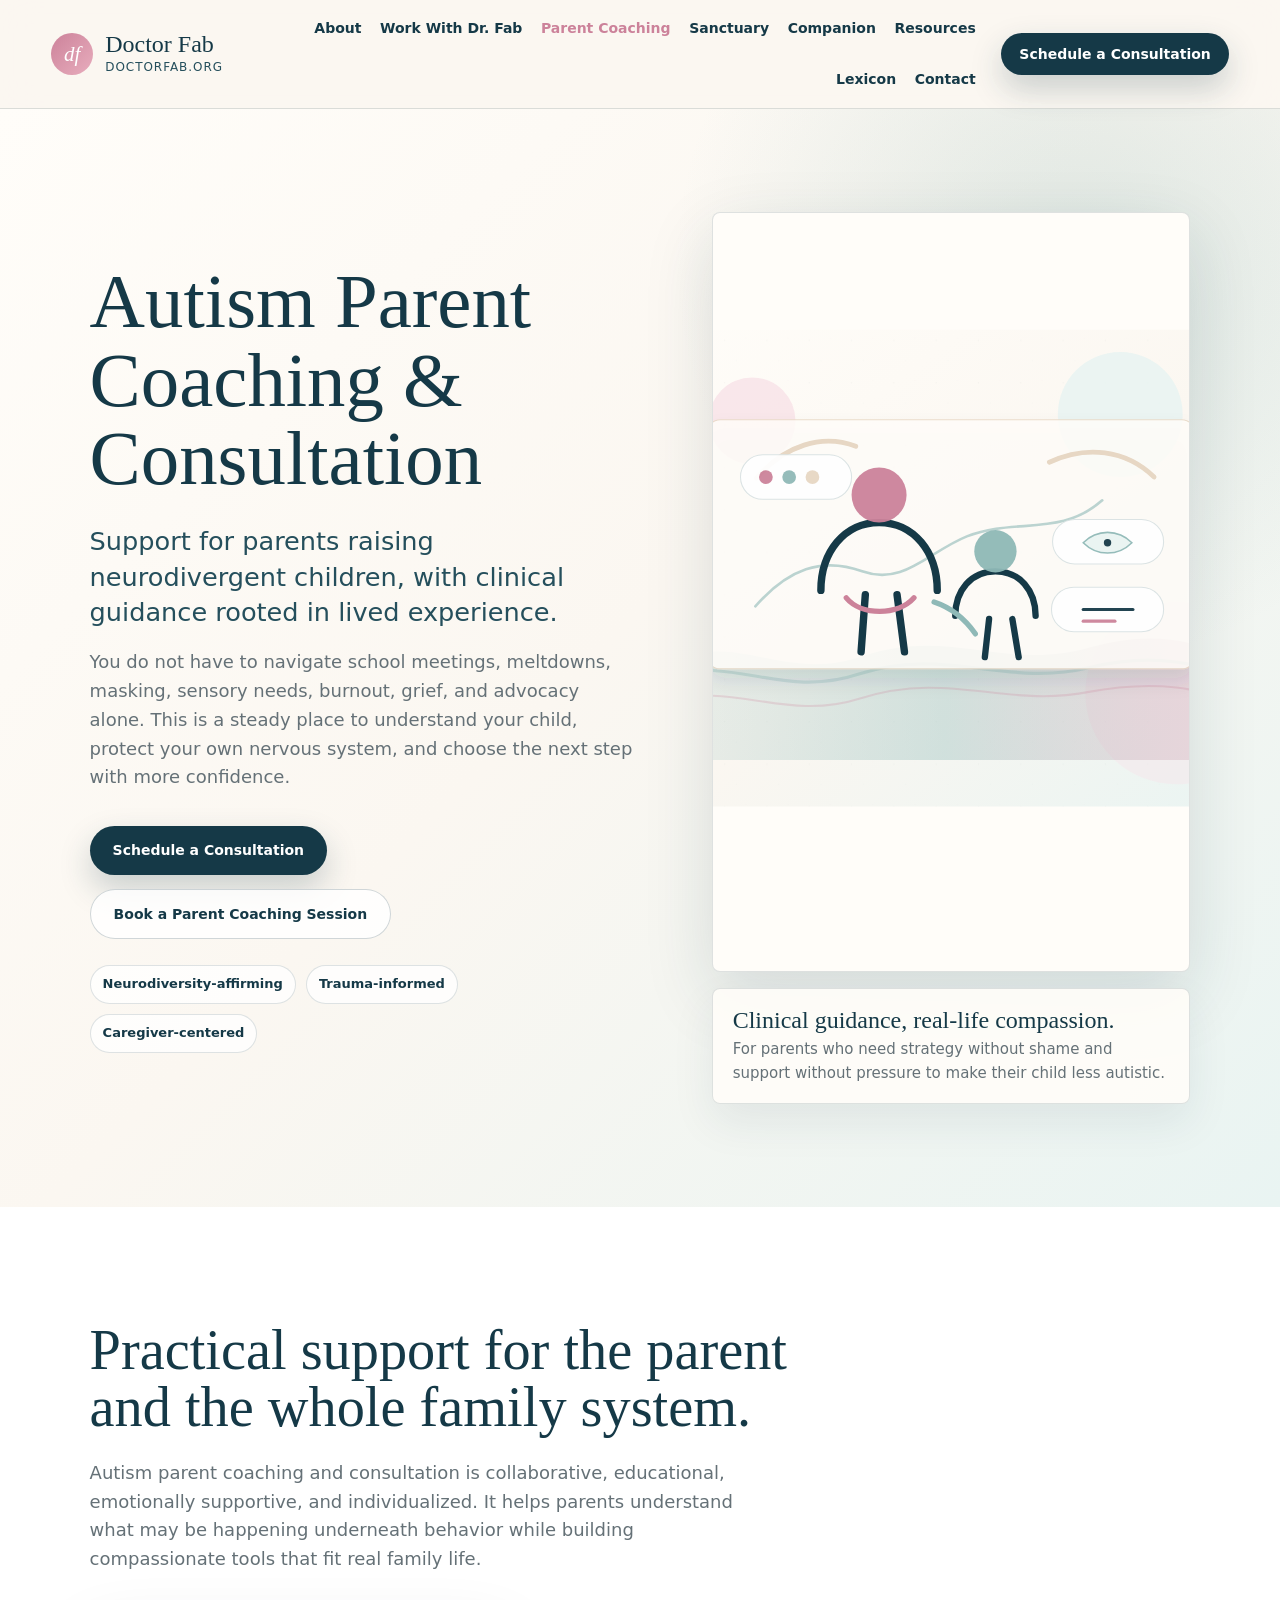
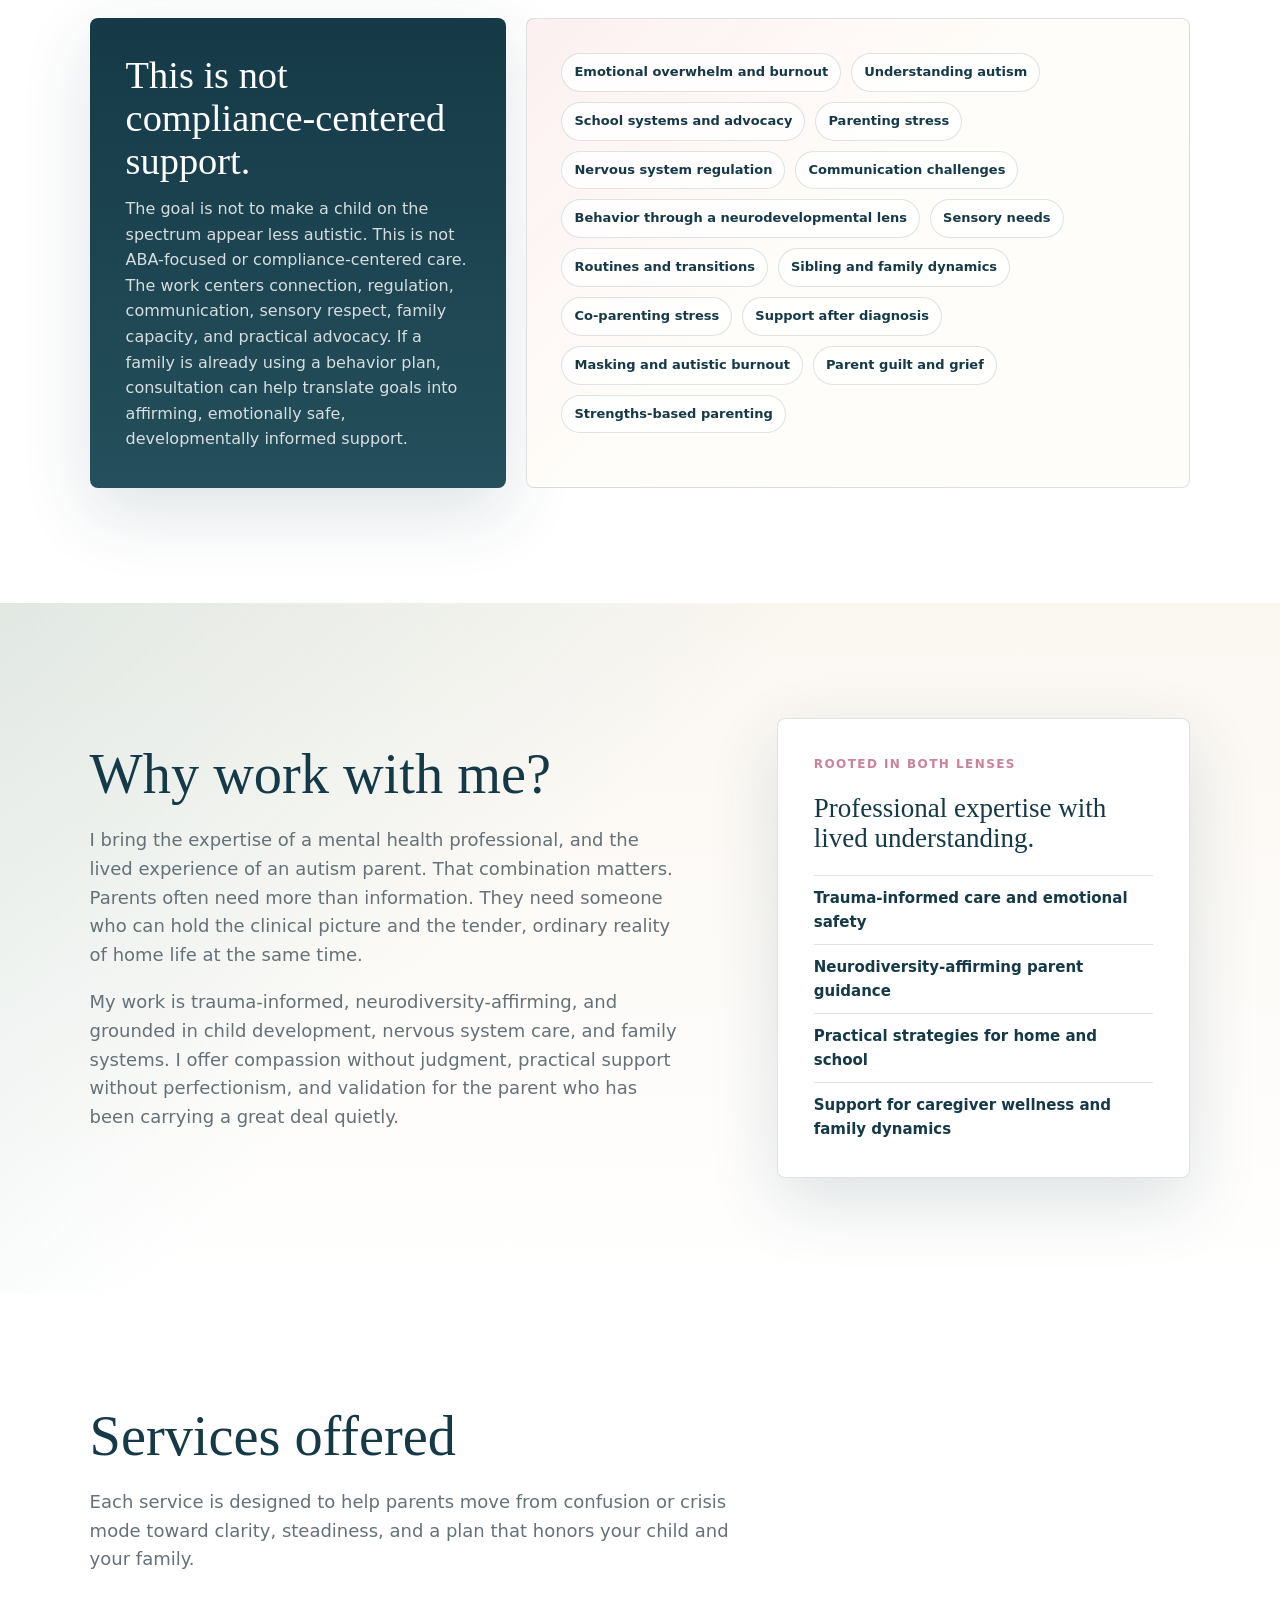
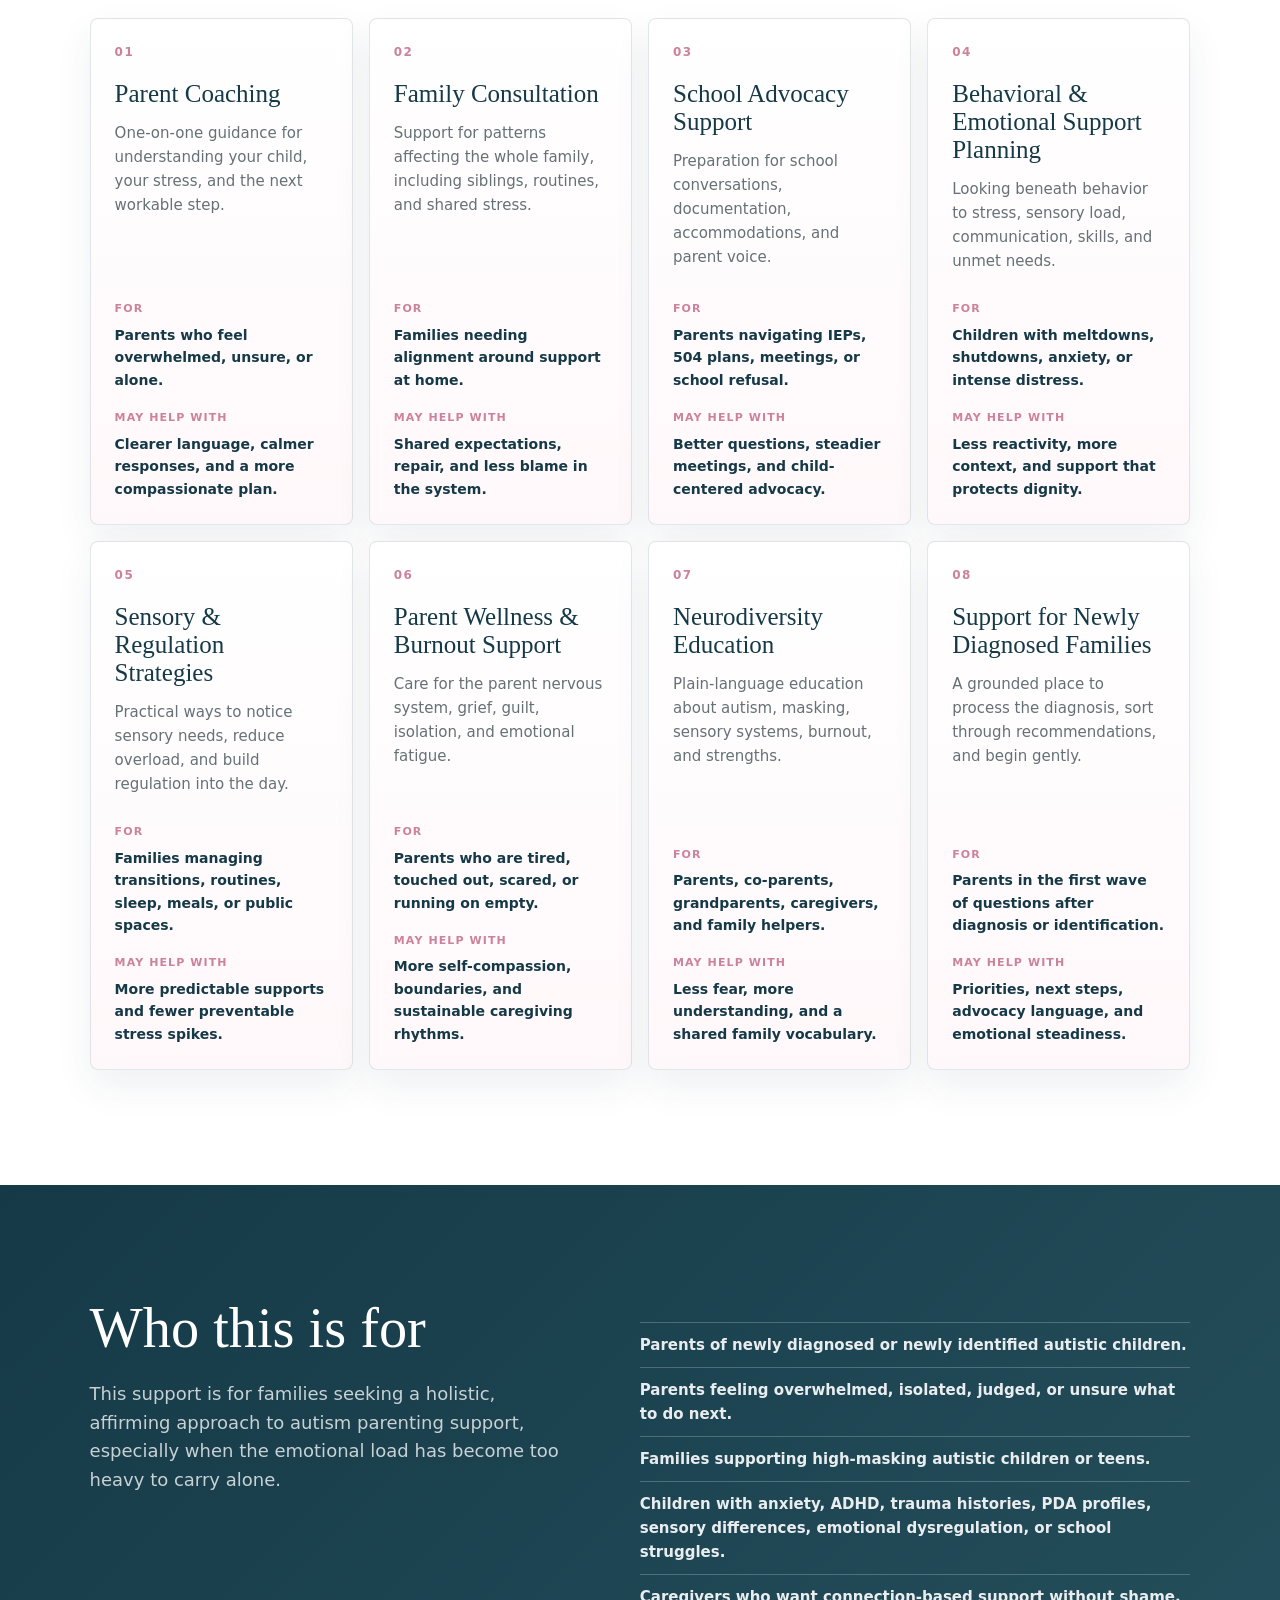
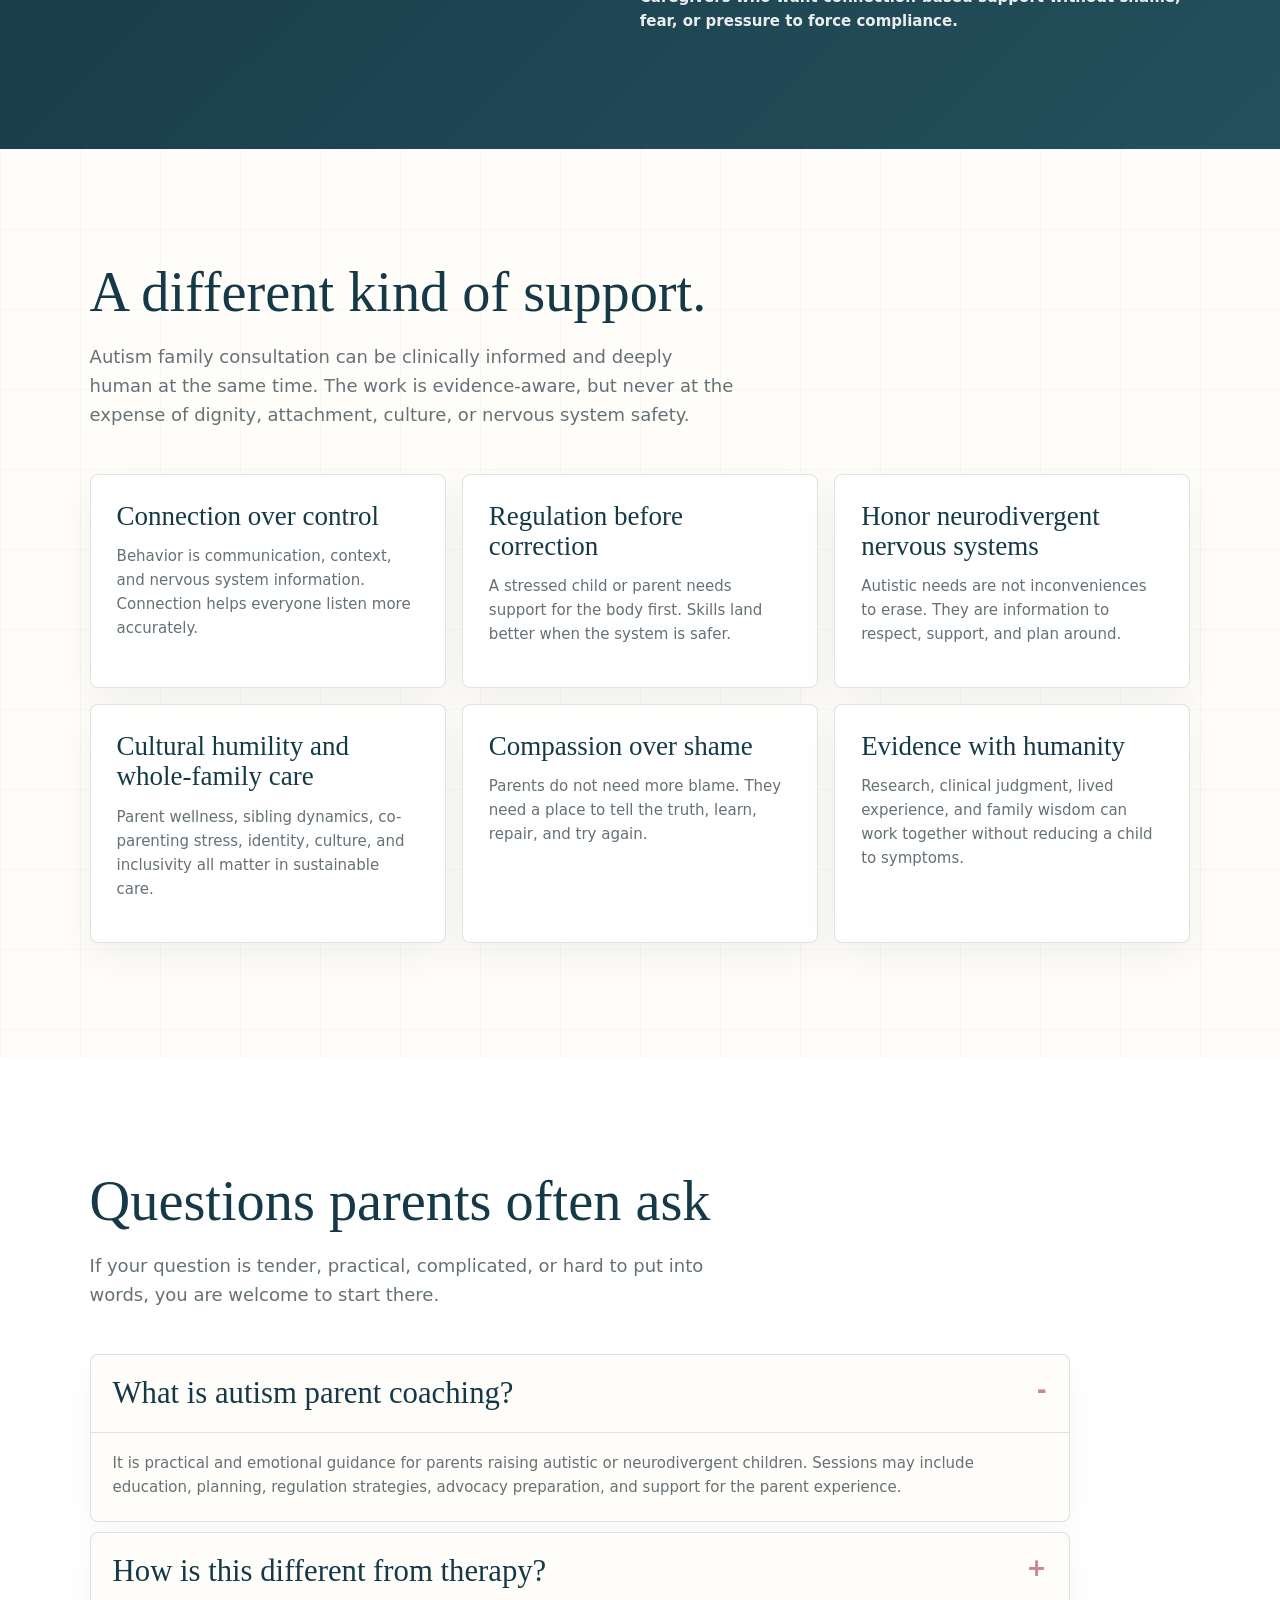
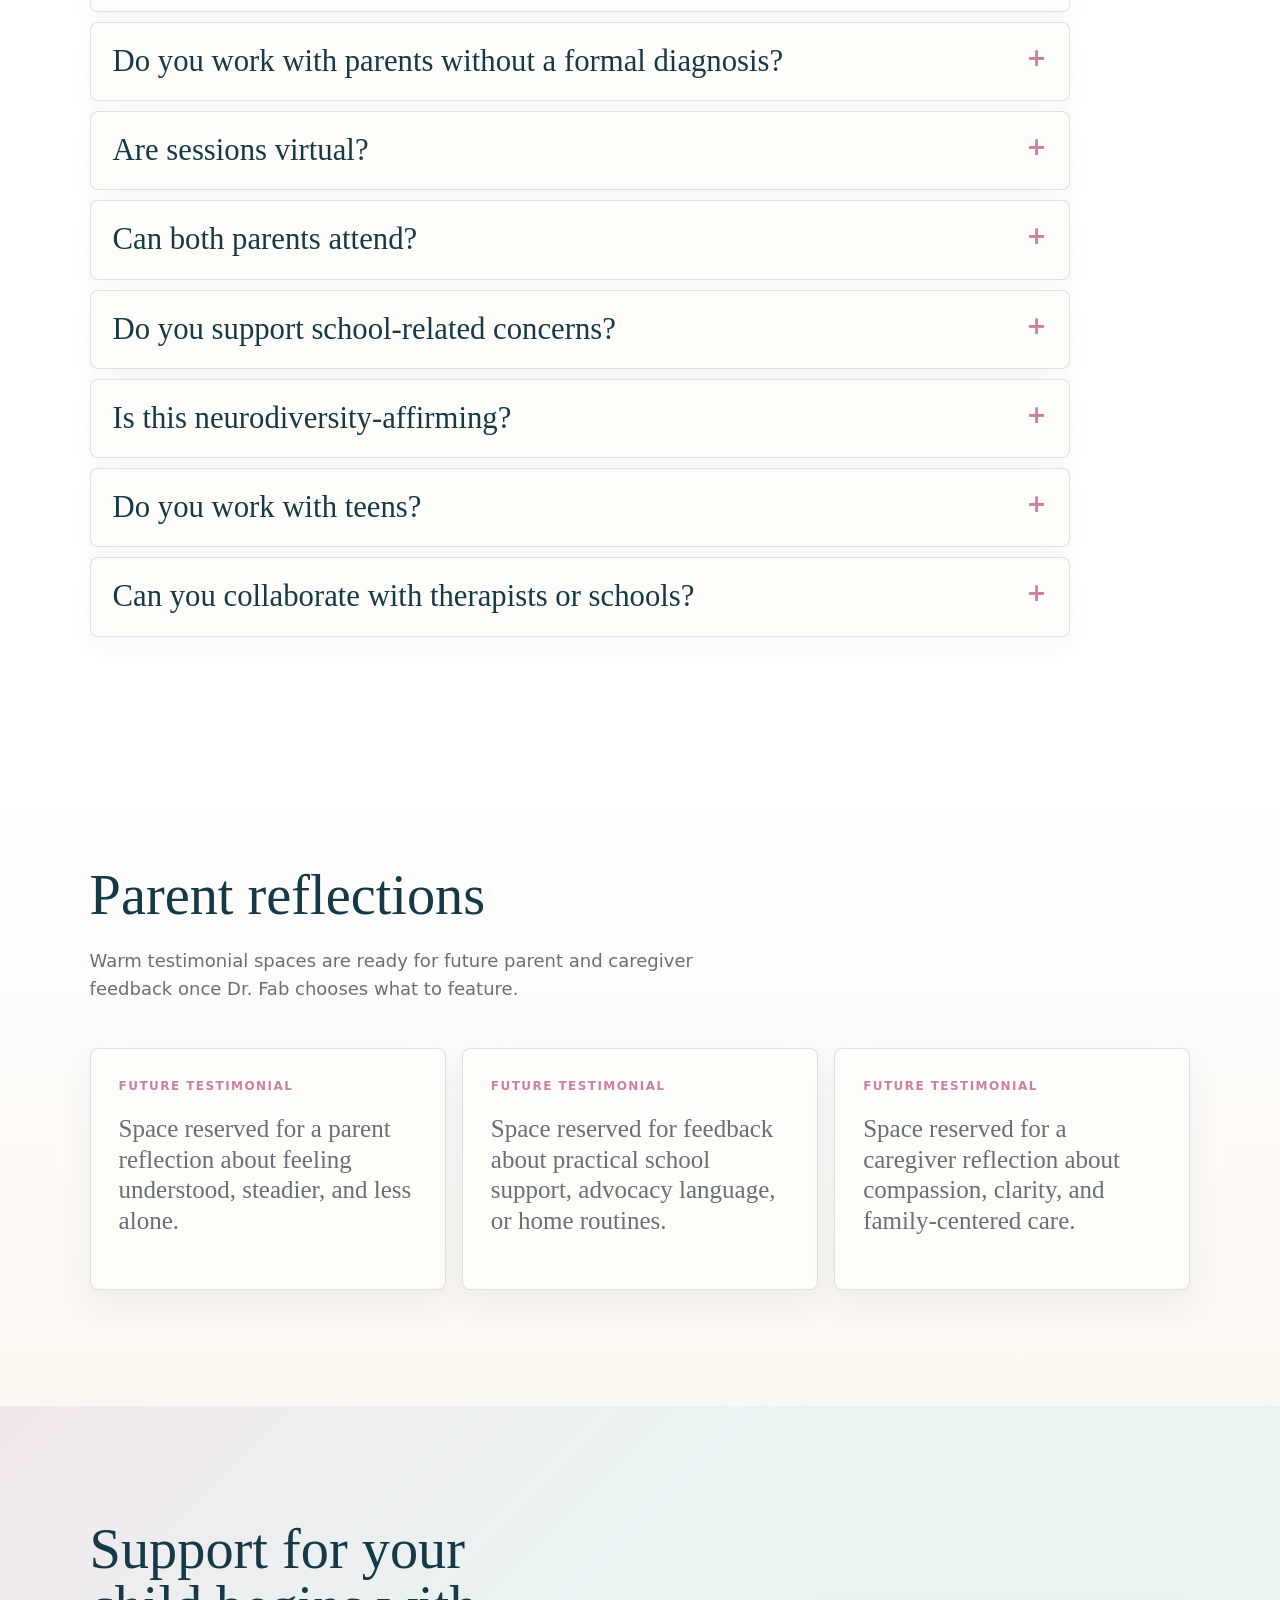
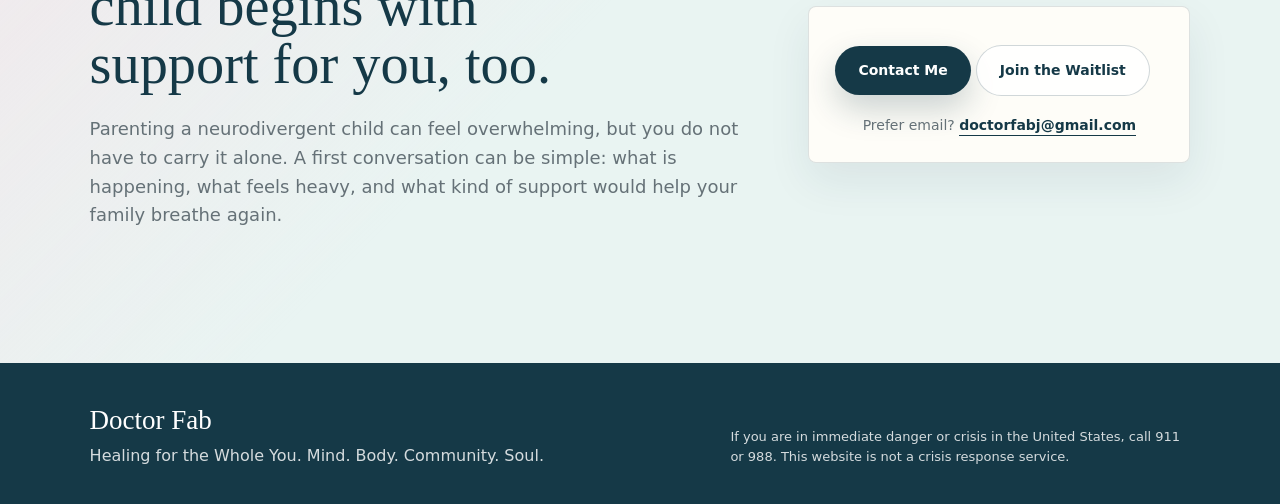
==== commit c71335f0: "Apply requested copy updates" ====
--- a/autism-parent-coaching.html
+++ b/autism-parent-coaching.html
@@ -130,7 +130,7 @@
           <div class="coaching-statement">
             <h3>This is not compliance-centered support.</h3>
             <p>
-              The goal is not to make an autistic child appear less autistic.
+              The goal is not to make a child on the spectrum appear less autistic.
               This is not ABA-focused or compliance-centered care. The work
               centers connection, regulation, communication, sensory respect,
               family capacity, and practical advocacy. If a family is already
@@ -162,8 +162,8 @@
         <div class="coaching-why-copy">
           <h2>Why work with me?</h2>
           <p>
-            I bring the training of a doctor of psychology and mental health
-            professional, and the lived experience of an autism parent. That
+            I bring the expertise of a mental health professional, and the
+            lived experience of an autism parent. That
             combination matters. Parents often need more than information. They
             need someone who can hold the clinical picture and the tender,
             ordinary reality of home life at the same time.
@@ -193,8 +193,8 @@
           <h2>Services offered</h2>
           <p>
             Each service is designed to help parents move from confusion or
-            crisis mode toward clarity, steadiness, and a plan that honors the
-            child and the family.
+            crisis mode toward clarity, steadiness, and a plan that honors your
+            child and your family.
           </p>
         </div>
         <div class="coaching-service-grid">
@@ -443,7 +443,7 @@
     <footer class="site-footer">
       <div>
         <strong>Doctor Fab</strong>
-        <p>Healing for the Whole You. Mind. Body. Community.</p>
+        <p>Healing for the Whole You. Mind. Body. Community. Soul.</p>
       </div>
       <p class="fine-print">
         If you are in immediate danger or crisis in the United States, call 911
--- a/styles.css
+++ b/styles.css
@@ -2280,6 +2280,20 @@
   .coaching-values-grid article {
     min-height: auto;
   }
+
+  .feeling-category-grid {
+    gap: 18px;
+    grid-template-columns: 1fr;
+  }
+
+  .feeling-category summary {
+    padding: 21px 24px;
+  }
+
+  .feeling-category > .feeling-tags,
+  .feeling-subgroups {
+    padding: 22px 24px 24px;
+  }
 }
 
 @media (max-width: 720px) {
@@ -2328,6 +2342,10 @@
 
   .coaching-hero {
     padding: 48px 20px 64px;
+  }
+
+  .section-shell {
+    padding: 68px 24px;
   }
 
   .hero::before {
@@ -2424,6 +2442,185 @@
     padding: 20px;
   }
 
+  .section-intro {
+    gap: 18px;
+    margin-bottom: 34px;
+  }
+
+  .section-intro p:not(.eyebrow),
+  .feeling-intro p:not(.eyebrow),
+  .lexicon-detail p,
+  .opening-copy,
+  .about-copy p,
+  .sanctuary-copy p,
+  .companion-copy p,
+  .resources-copy p,
+  .contact-copy p,
+  .coaching-why-copy p,
+  .coaching-ideal-copy p,
+  .coaching-closing p {
+    font-size: 17px;
+    line-height: 1.72;
+  }
+
+  .lexicon-tools {
+    align-items: stretch;
+    gap: 16px;
+    margin-bottom: 26px;
+  }
+
+  .lexicon-tools input {
+    min-height: 54px;
+    padding: 13px 18px;
+  }
+
+  .lexicon-filters {
+    gap: 10px;
+  }
+
+  .lexicon-filters button {
+    min-height: 45px;
+    padding: 10px 16px;
+  }
+
+  .lexicon-grid {
+    gap: 18px;
+  }
+
+  .lexicon-grid article {
+    min-height: auto;
+    padding: 28px 26px;
+  }
+
+  .lexicon-grid h3,
+  .focus-list h3,
+  .coaching-service-card h3,
+  .coaching-values-grid h3 {
+    line-height: 1.18;
+  }
+
+  .feeling-words {
+    gap: 30px;
+    margin-top: 54px;
+    padding-top: 42px;
+  }
+
+  .feeling-visual {
+    box-shadow: 0 16px 38px rgba(21, 57, 71, 0.07);
+  }
+
+  .feeling-intro {
+    display: grid;
+    gap: 12px;
+  }
+
+  .feeling-intro h3 {
+    font-size: clamp(31px, 8.4vw, 38px);
+    line-height: 1.13;
+    margin-bottom: 0;
+  }
+
+  .feeling-category-grid {
+    gap: 20px;
+  }
+
+  .feeling-category {
+    box-shadow: 0 14px 34px rgba(21, 57, 71, 0.055);
+  }
+
+  .feeling-category summary {
+    gap: 9px;
+    padding: 24px 24px 22px;
+  }
+
+  .feeling-category summary::after {
+    right: 24px;
+    top: 27px;
+  }
+
+  .feeling-category summary span {
+    font-size: 11px;
+    letter-spacing: 0.1em;
+    line-height: 1.45;
+  }
+
+  .feeling-category summary strong {
+    font-size: clamp(25px, 7.2vw, 31px);
+    line-height: 1.16;
+  }
+
+  .feeling-category > .feeling-tags {
+    gap: 10px;
+    padding: 24px;
+  }
+
+  .feeling-tags {
+    gap: 10px;
+  }
+
+  .feeling-tags span {
+    background: rgba(255, 255, 255, 0.92);
+    border-color: rgba(21, 57, 71, 0.11);
+    font-size: 14px;
+    line-height: 1.28;
+    padding: 9px 12px;
+  }
+
+  .feeling-subgroups {
+    gap: 21px;
+    padding: 24px;
+  }
+
+  .feeling-subgroup + .feeling-subgroup {
+    padding-top: 21px;
+  }
+
+  .feeling-subgroup h4 {
+    line-height: 1.45;
+    margin-bottom: 14px;
+  }
+
+  .coaching-service-grid,
+  .coaching-values-grid,
+  .coaching-testimonial-grid {
+    gap: 18px;
+  }
+
+  .coaching-service-card,
+  .coaching-values-grid article,
+  .coaching-testimonial-grid article {
+    padding: 28px 26px;
+  }
+
+  .coaching-service-card p,
+  .coaching-values-grid p,
+  .coaching-faq p,
+  .coaching-testimonial-grid p {
+    font-size: 16px;
+    line-height: 1.68;
+  }
+
+  .coaching-service-card dl {
+    gap: 8px;
+  }
+
+  .coaching-service-card dt {
+    margin-top: 16px;
+  }
+
+  .coaching-faq-list {
+    gap: 14px;
+  }
+
+  .coaching-faq summary {
+    line-height: 1.2;
+    padding: 22px 58px 22px 24px;
+  }
+
+  .coaching-faq details p {
+    padding: 20px 24px 24px;
+  }
+
   .contact-modal {
     padding: 16px;
   }
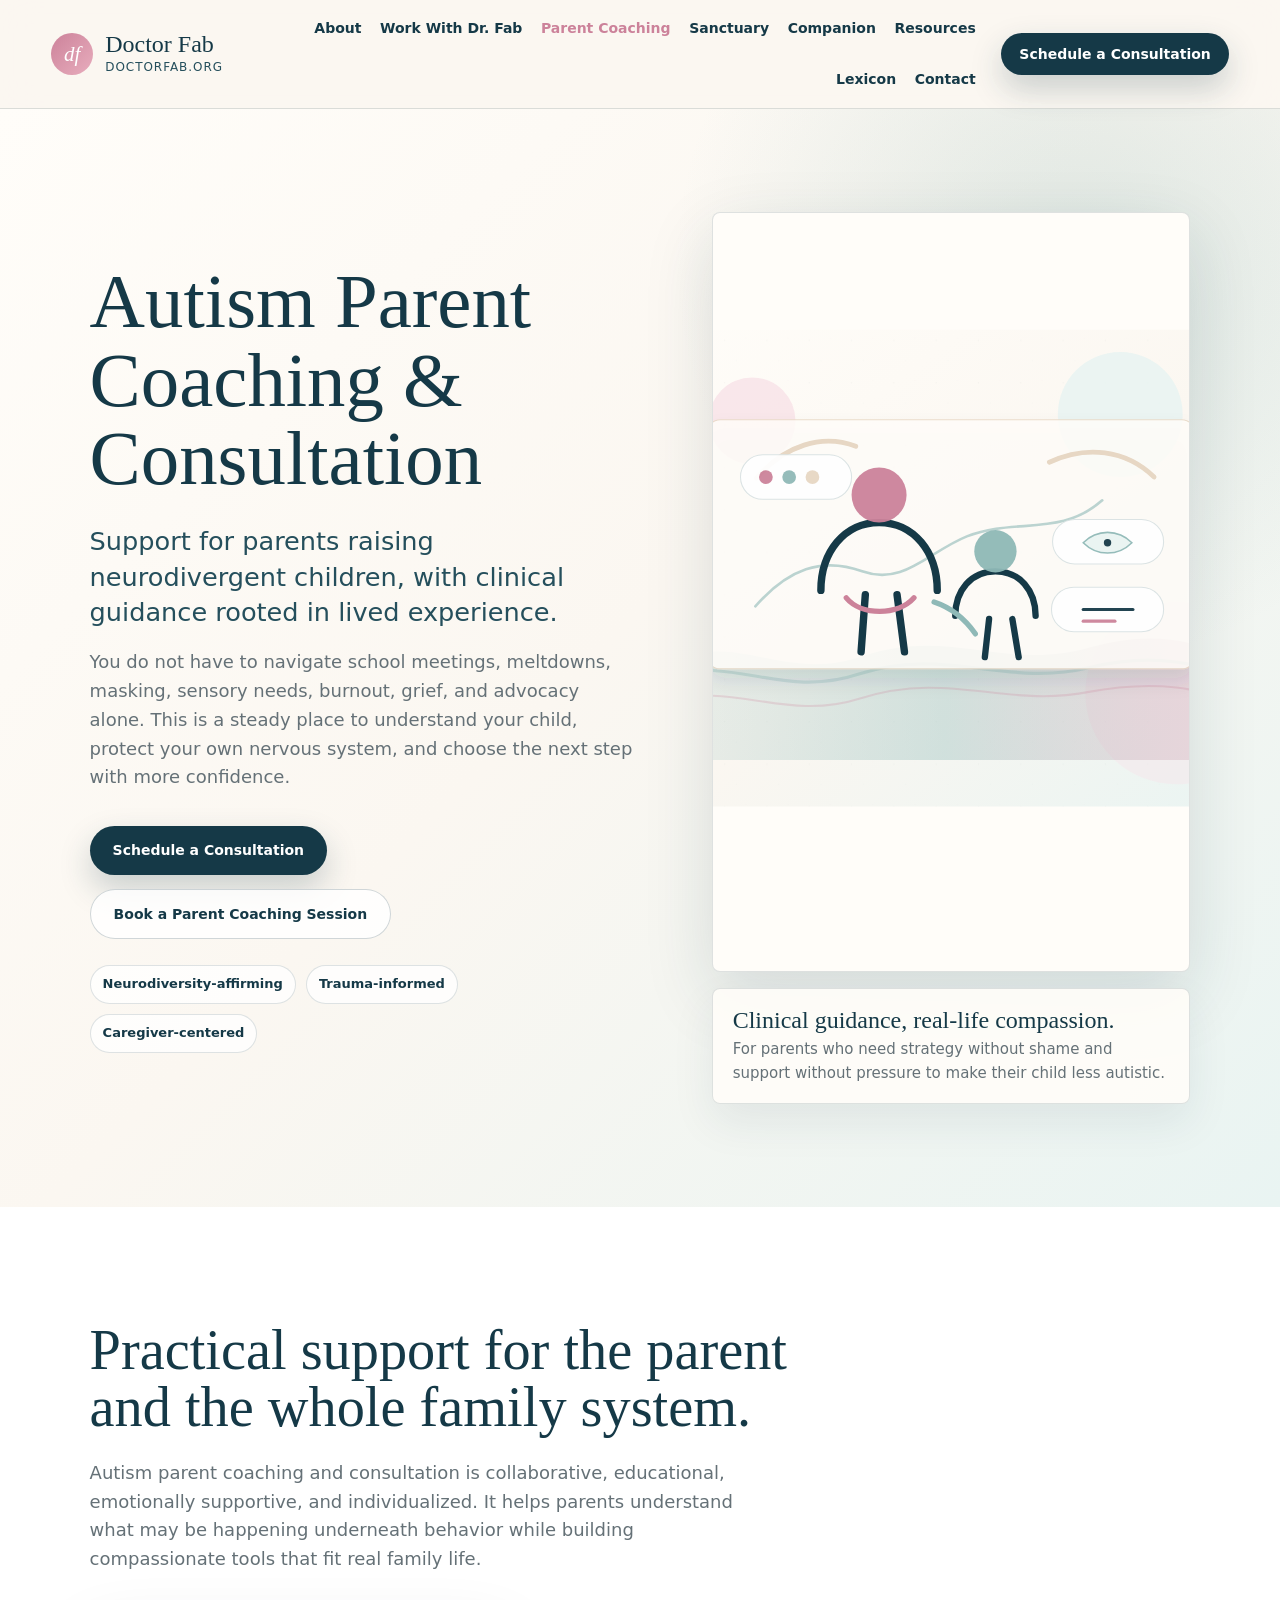
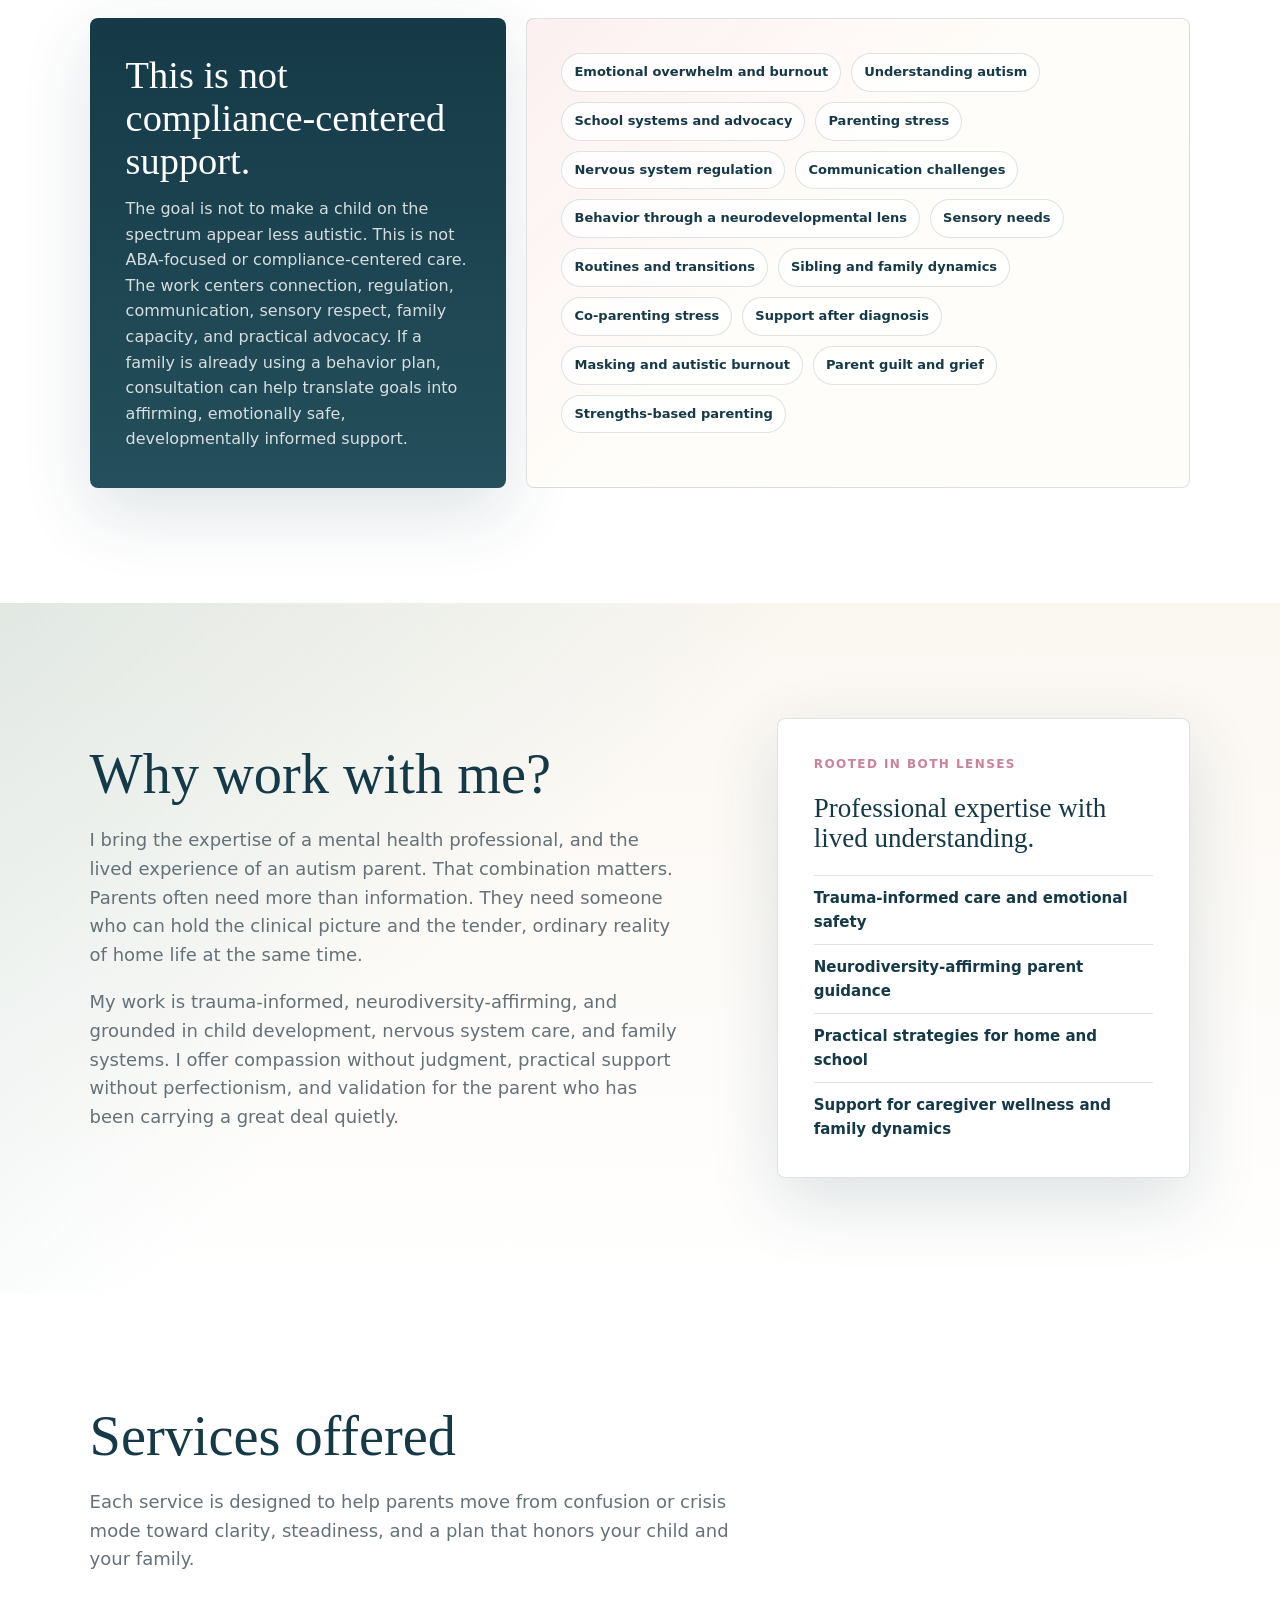
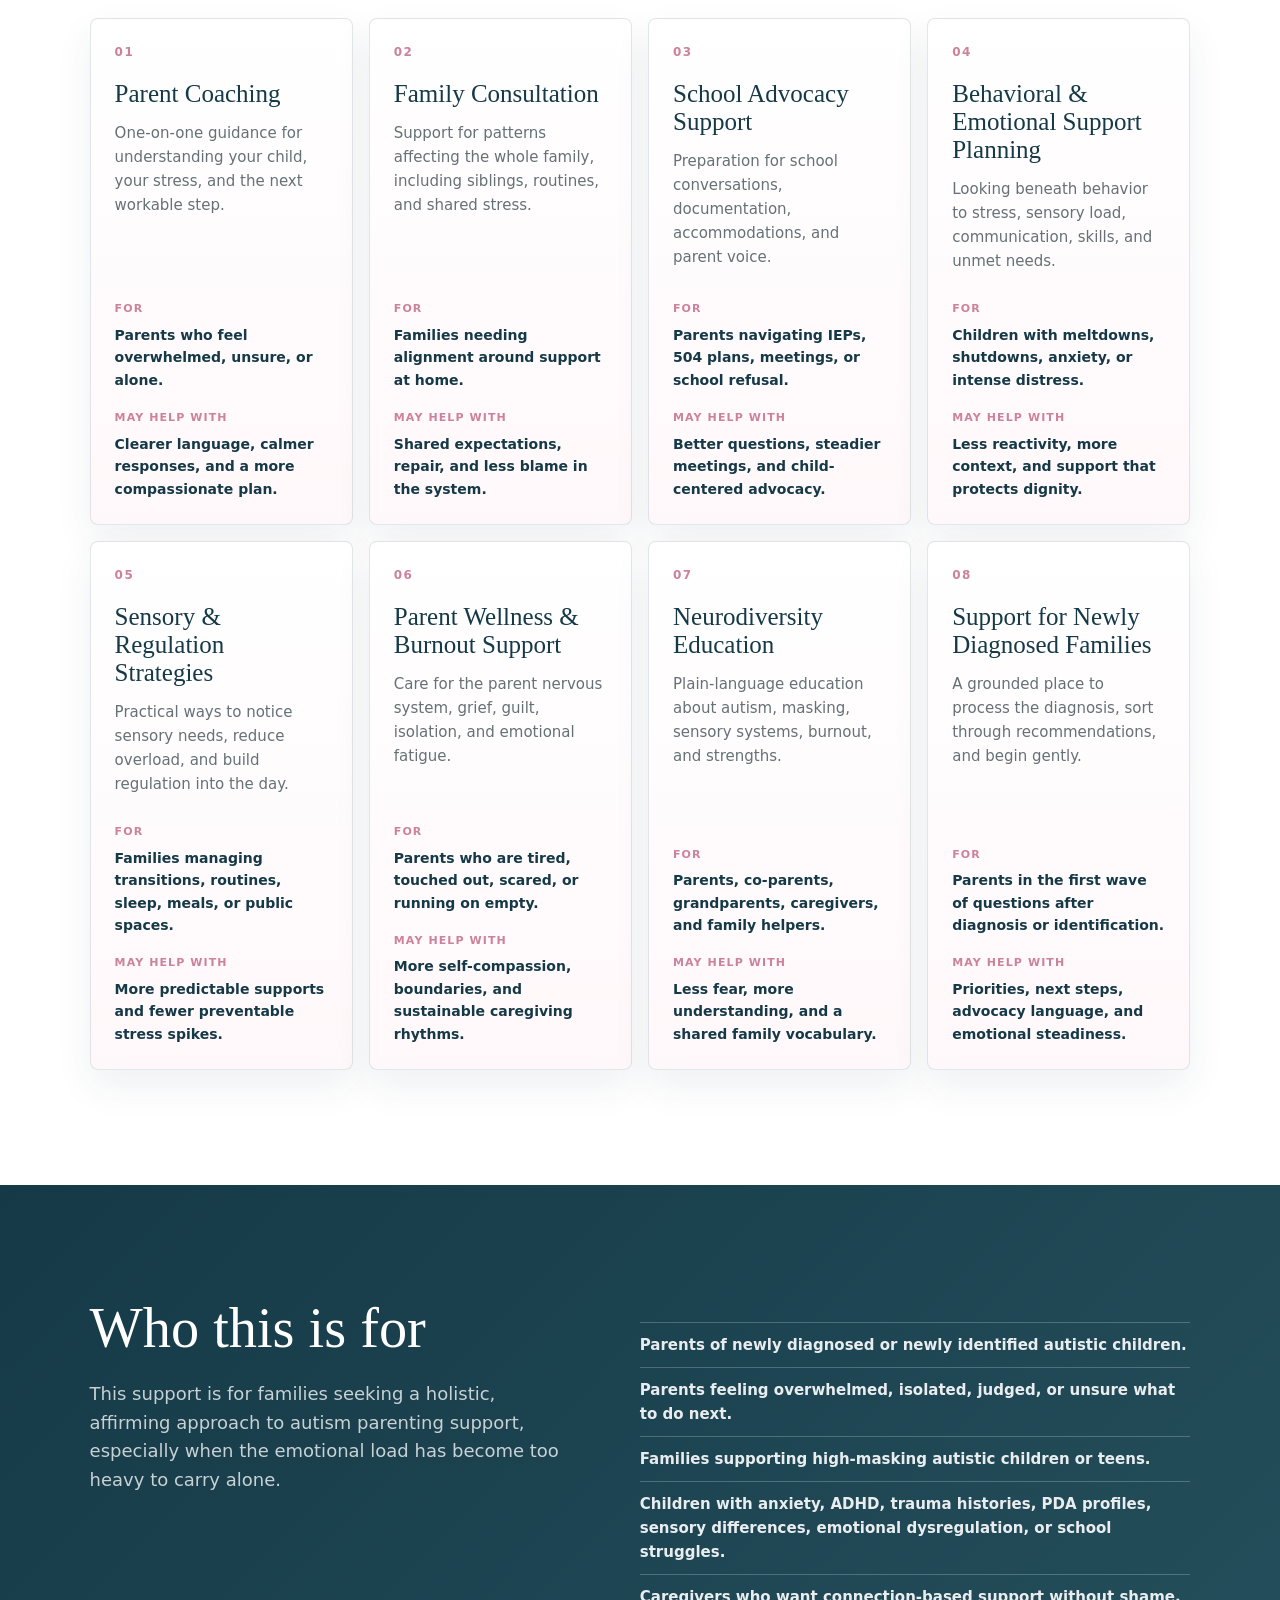
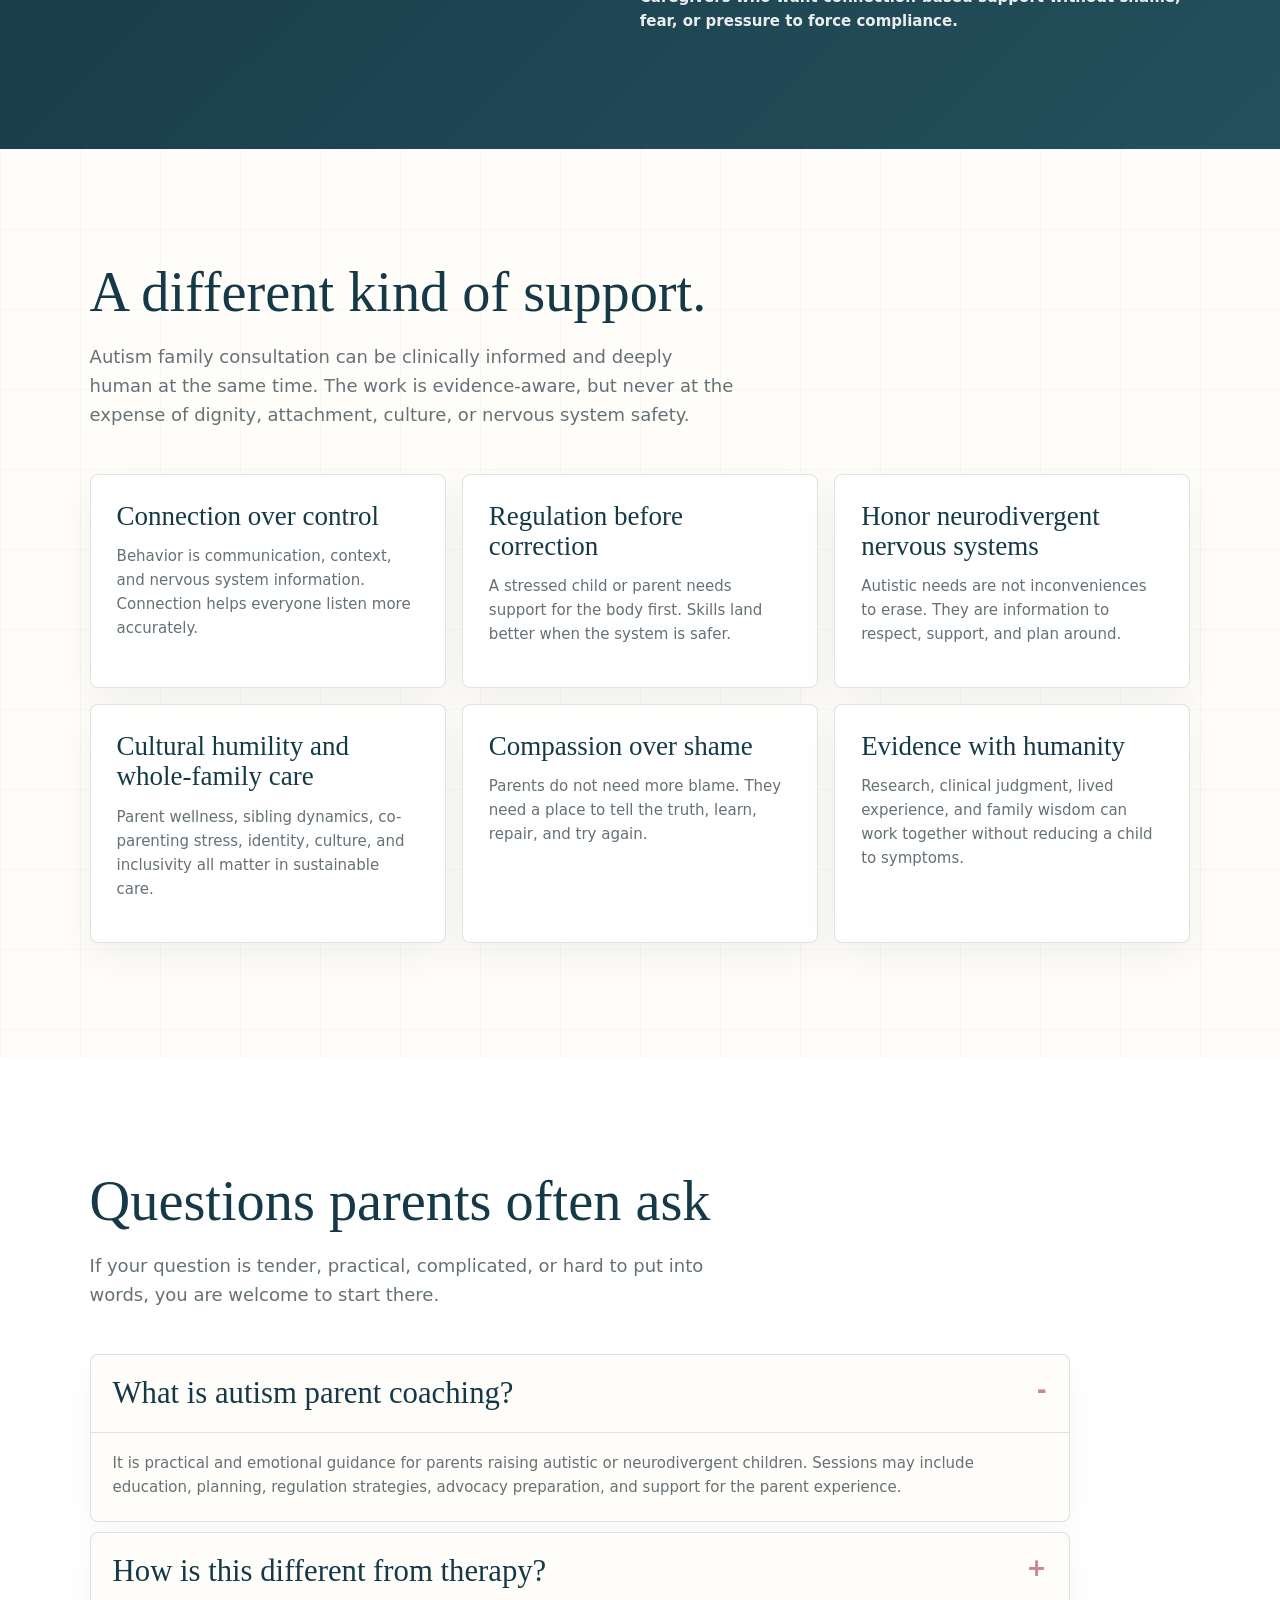
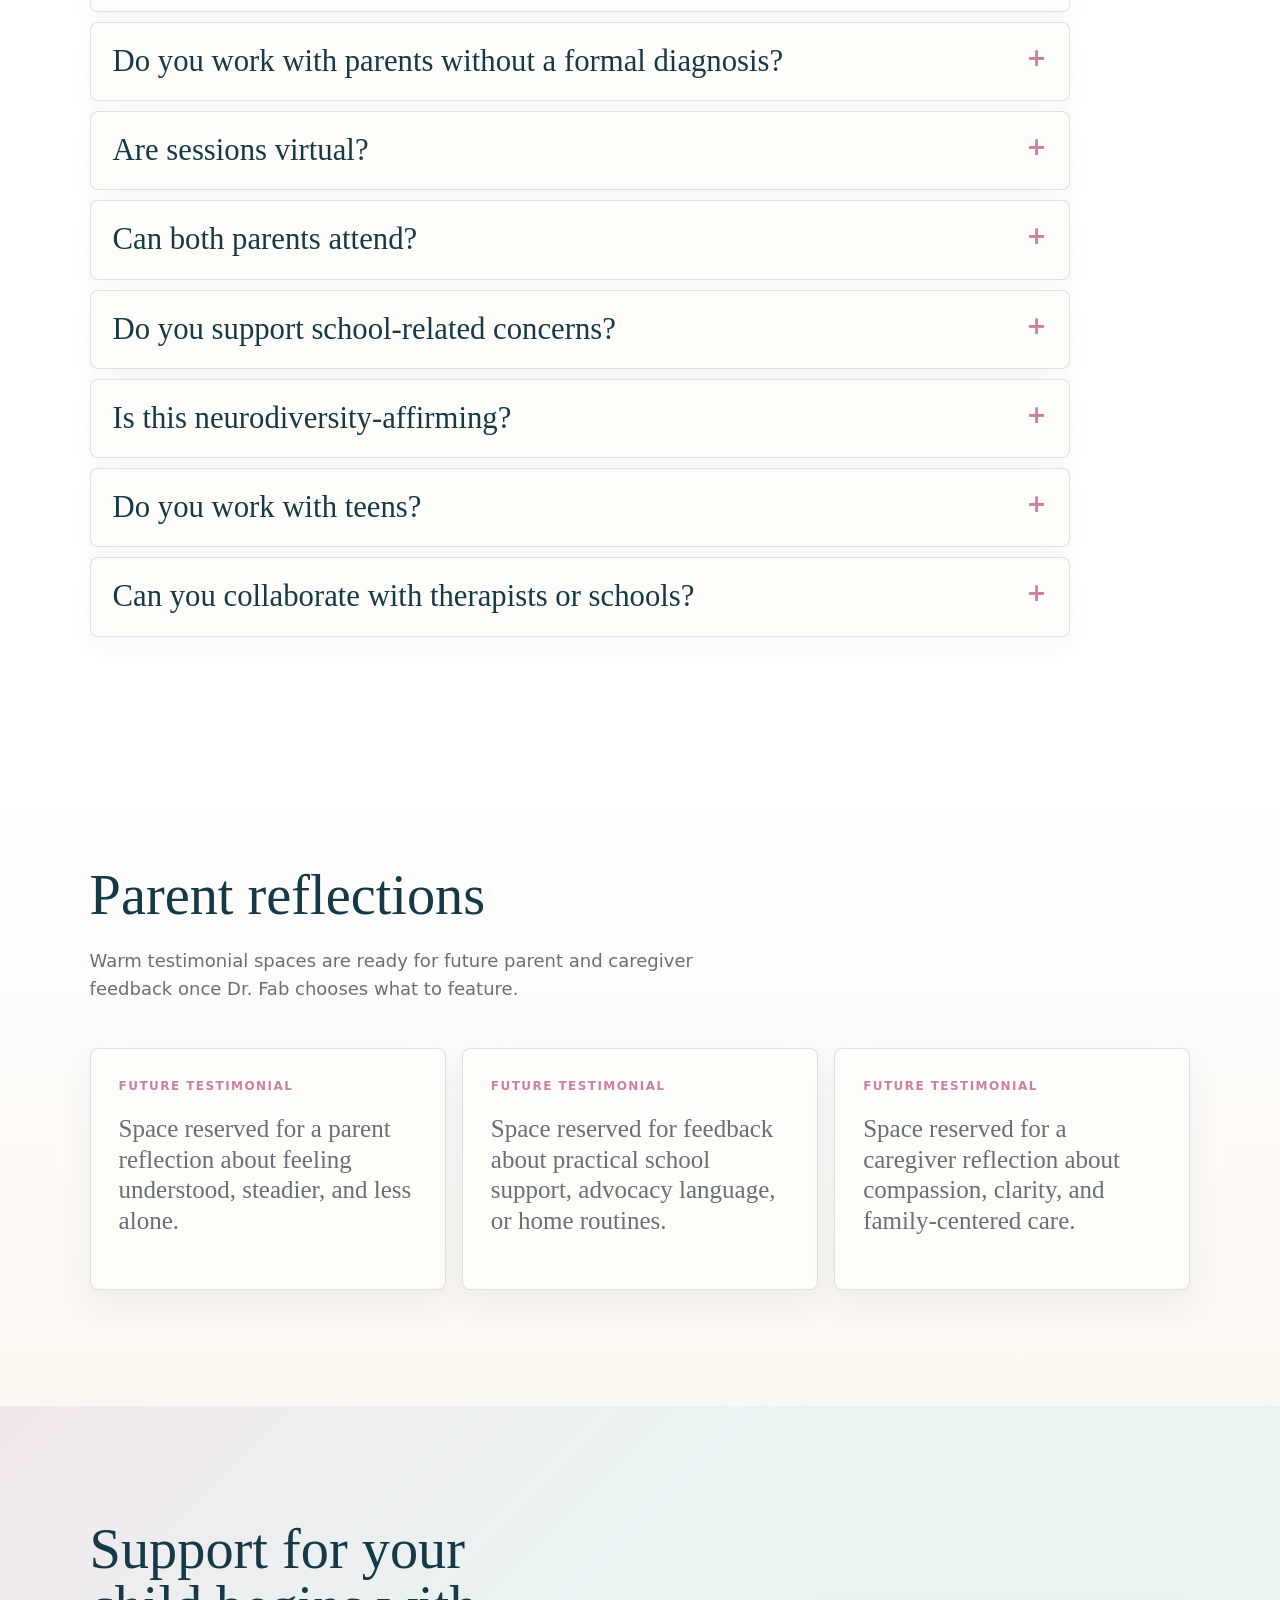
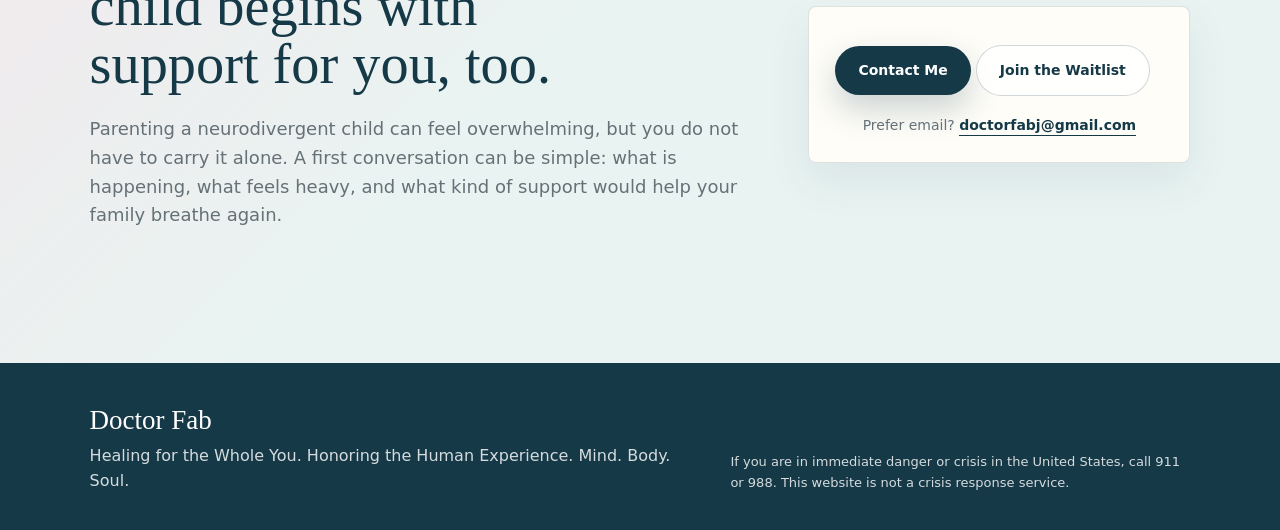
==== commit 2d735185: "Update requested hero and footer copy" ====
--- a/autism-parent-coaching.html
+++ b/autism-parent-coaching.html
@@ -443,7 +443,7 @@
     <footer class="site-footer">
       <div>
         <strong>Doctor Fab</strong>
-        <p>Healing for the Whole You. Mind. Body. Community. Soul.</p>
+        <p>Healing for the Whole You. Honoring the Human Experience. Mind. Body. Soul.</p>
       </div>
       <p class="fine-print">
         If you are in immediate danger or crisis in the United States, call 911
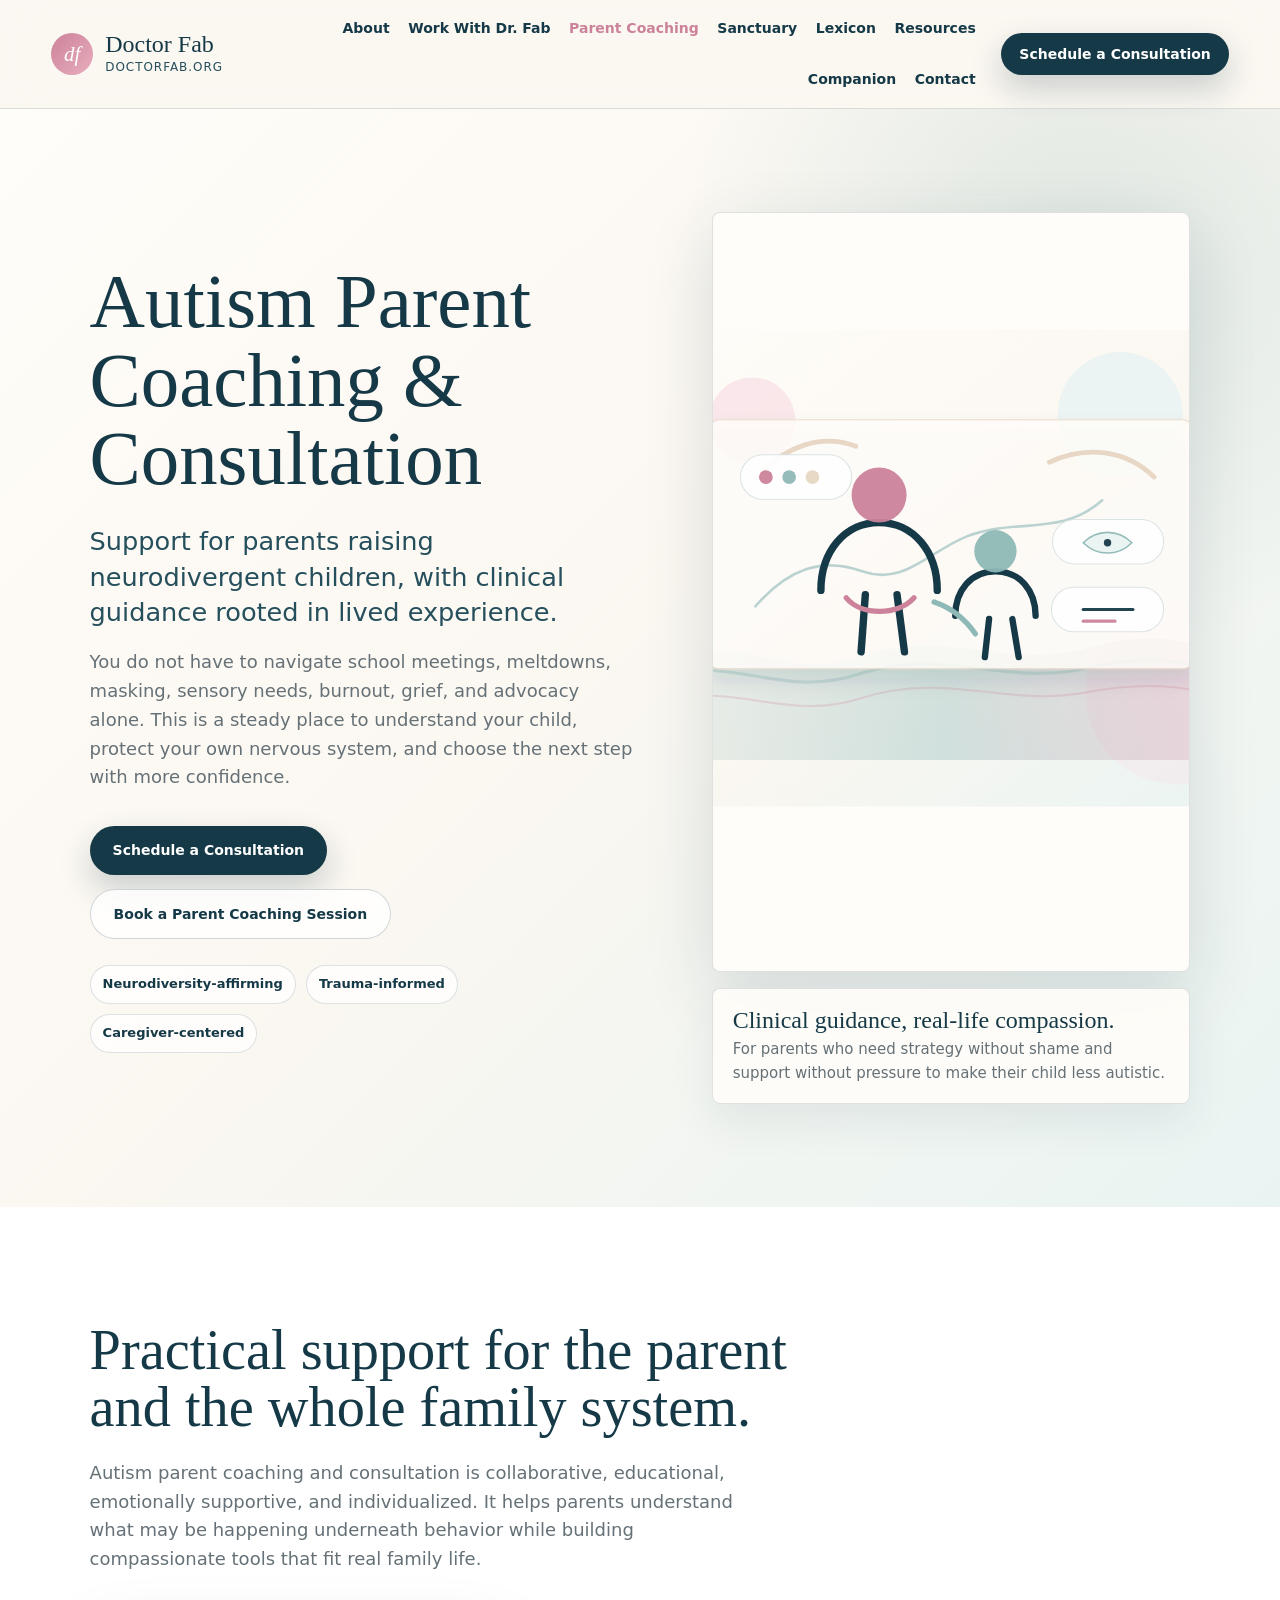
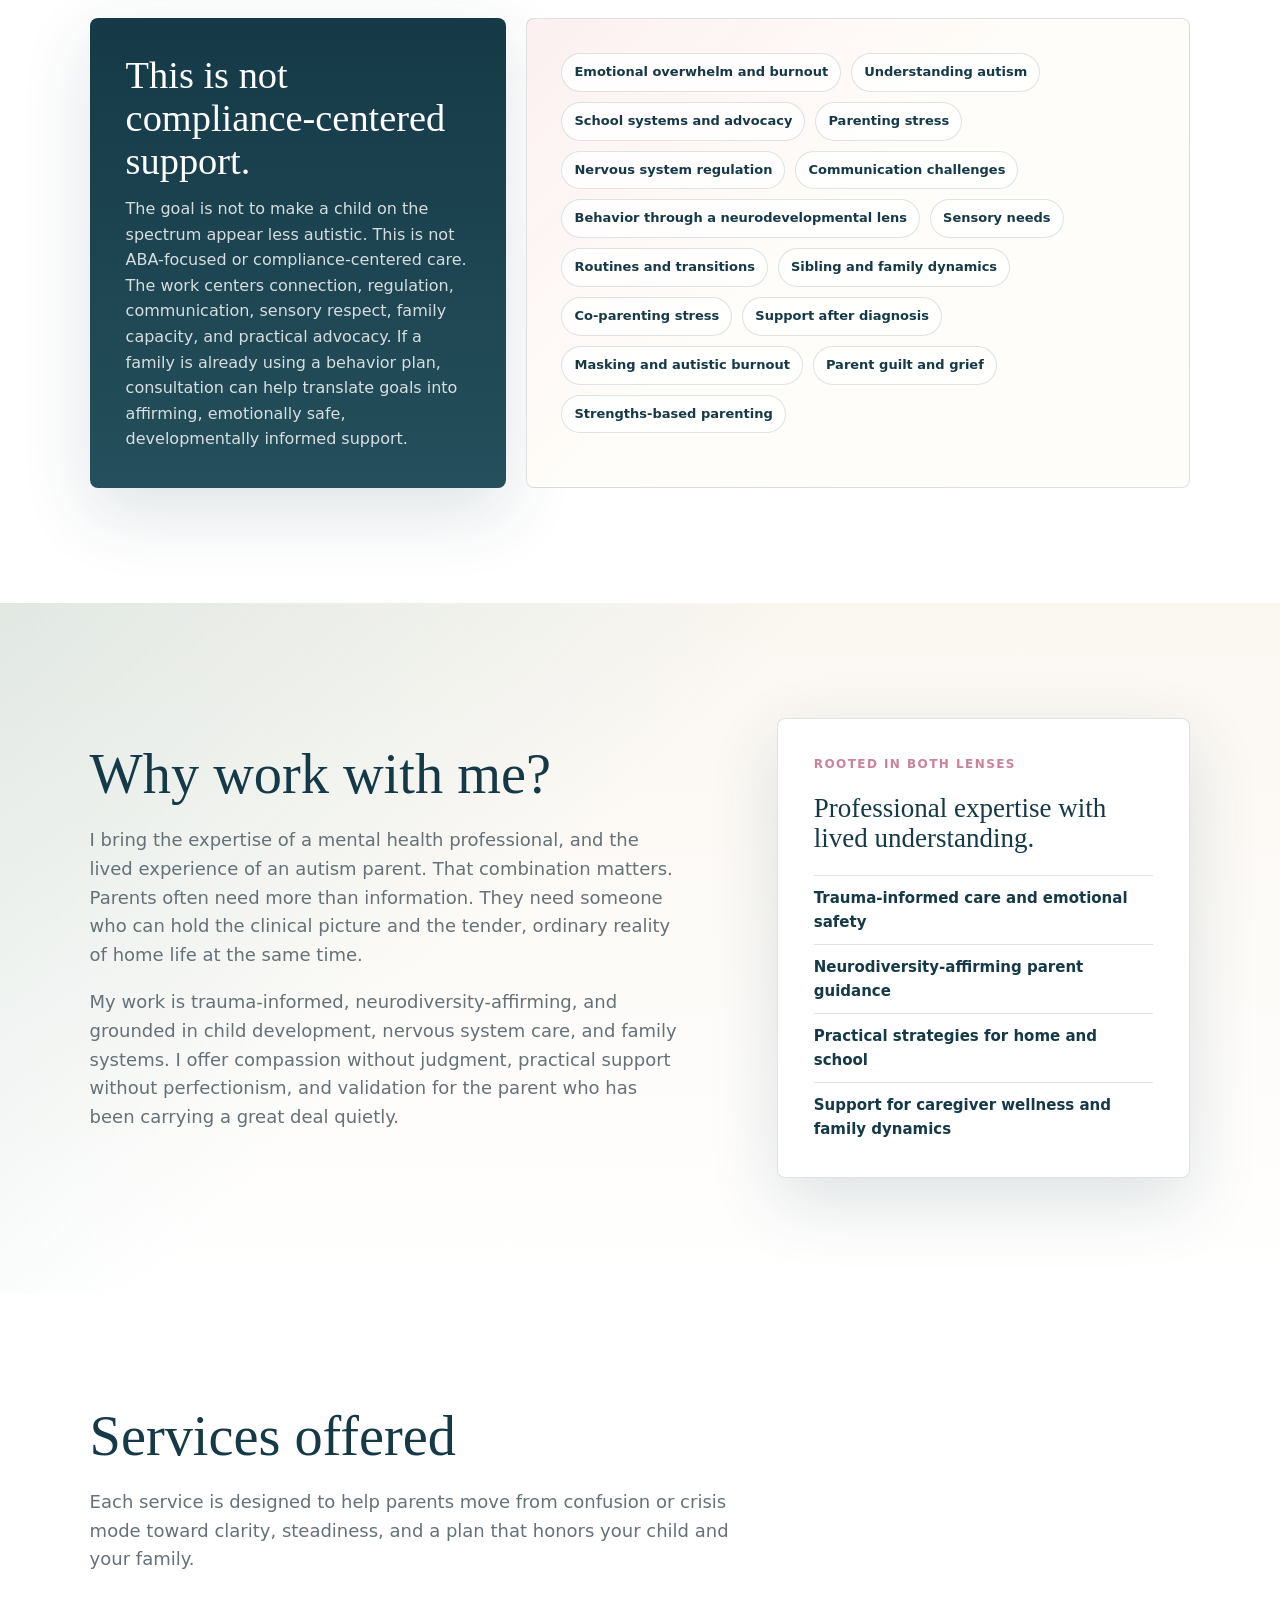
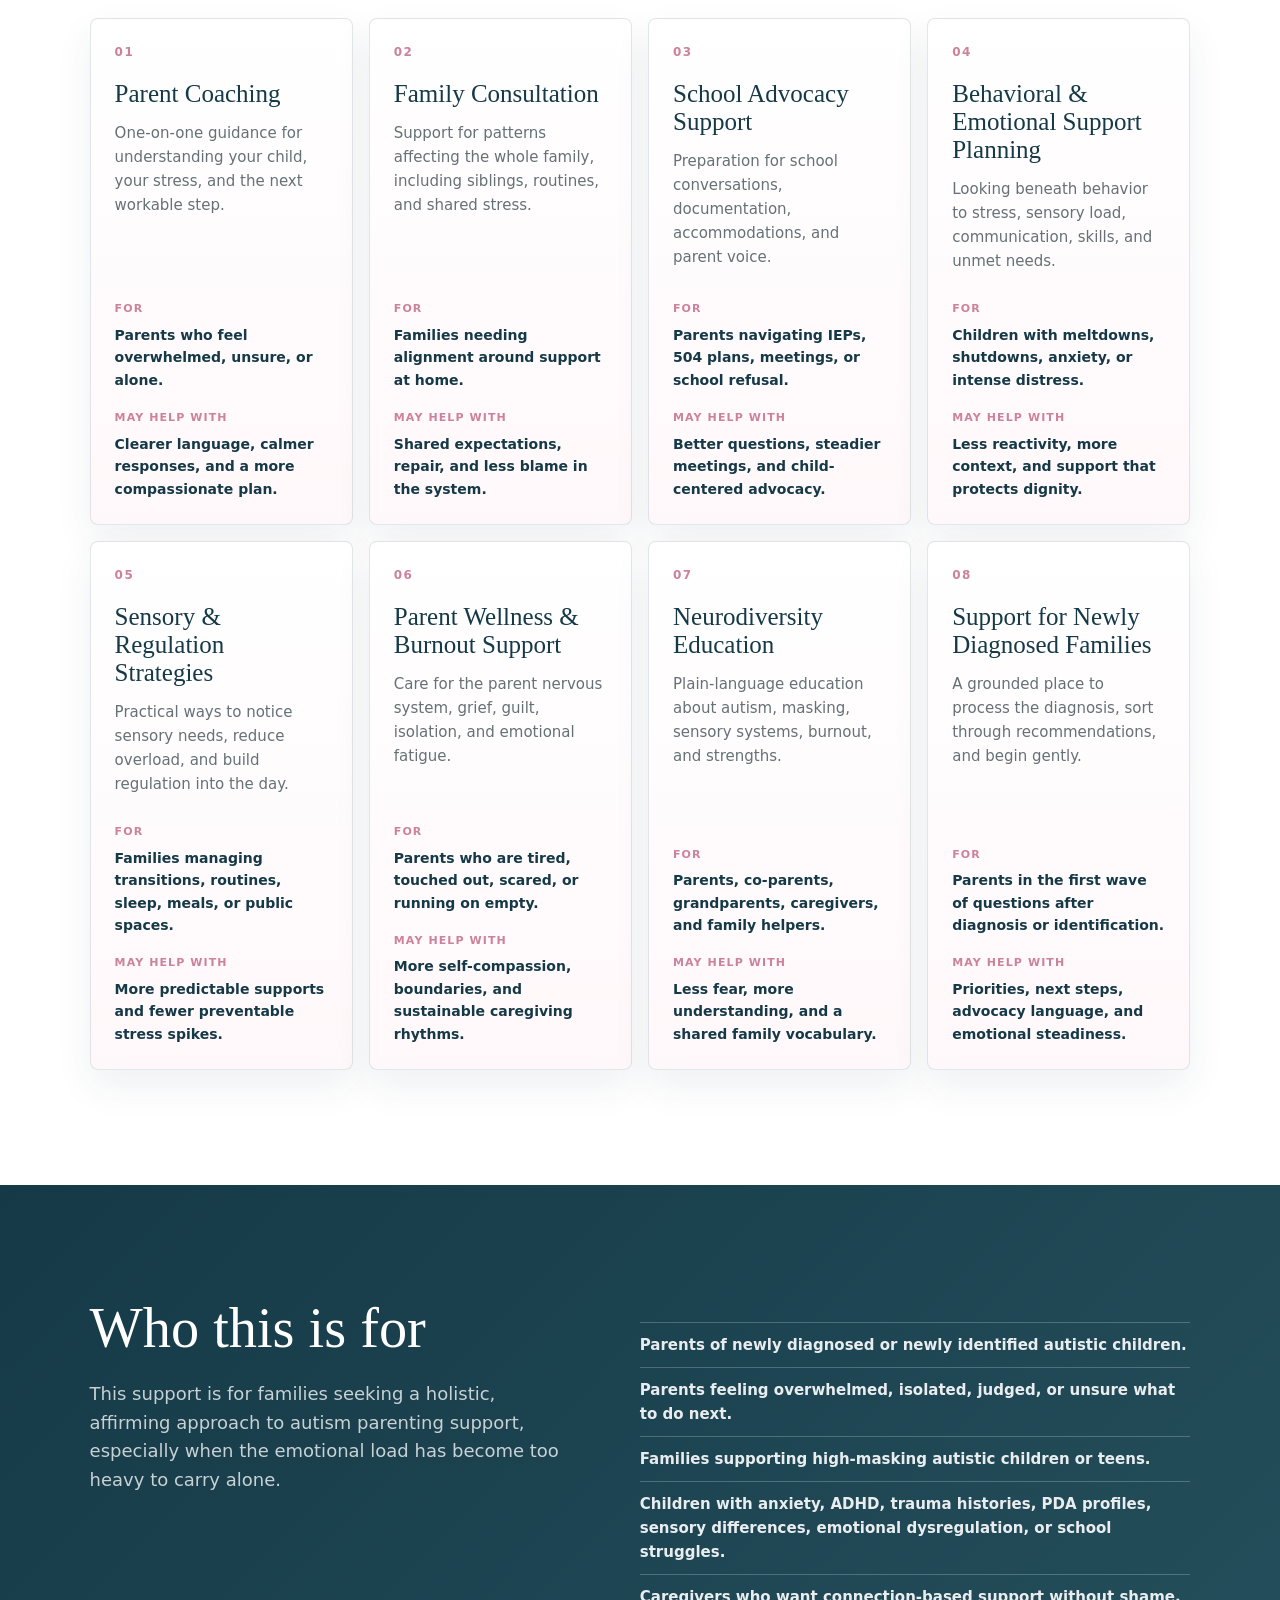
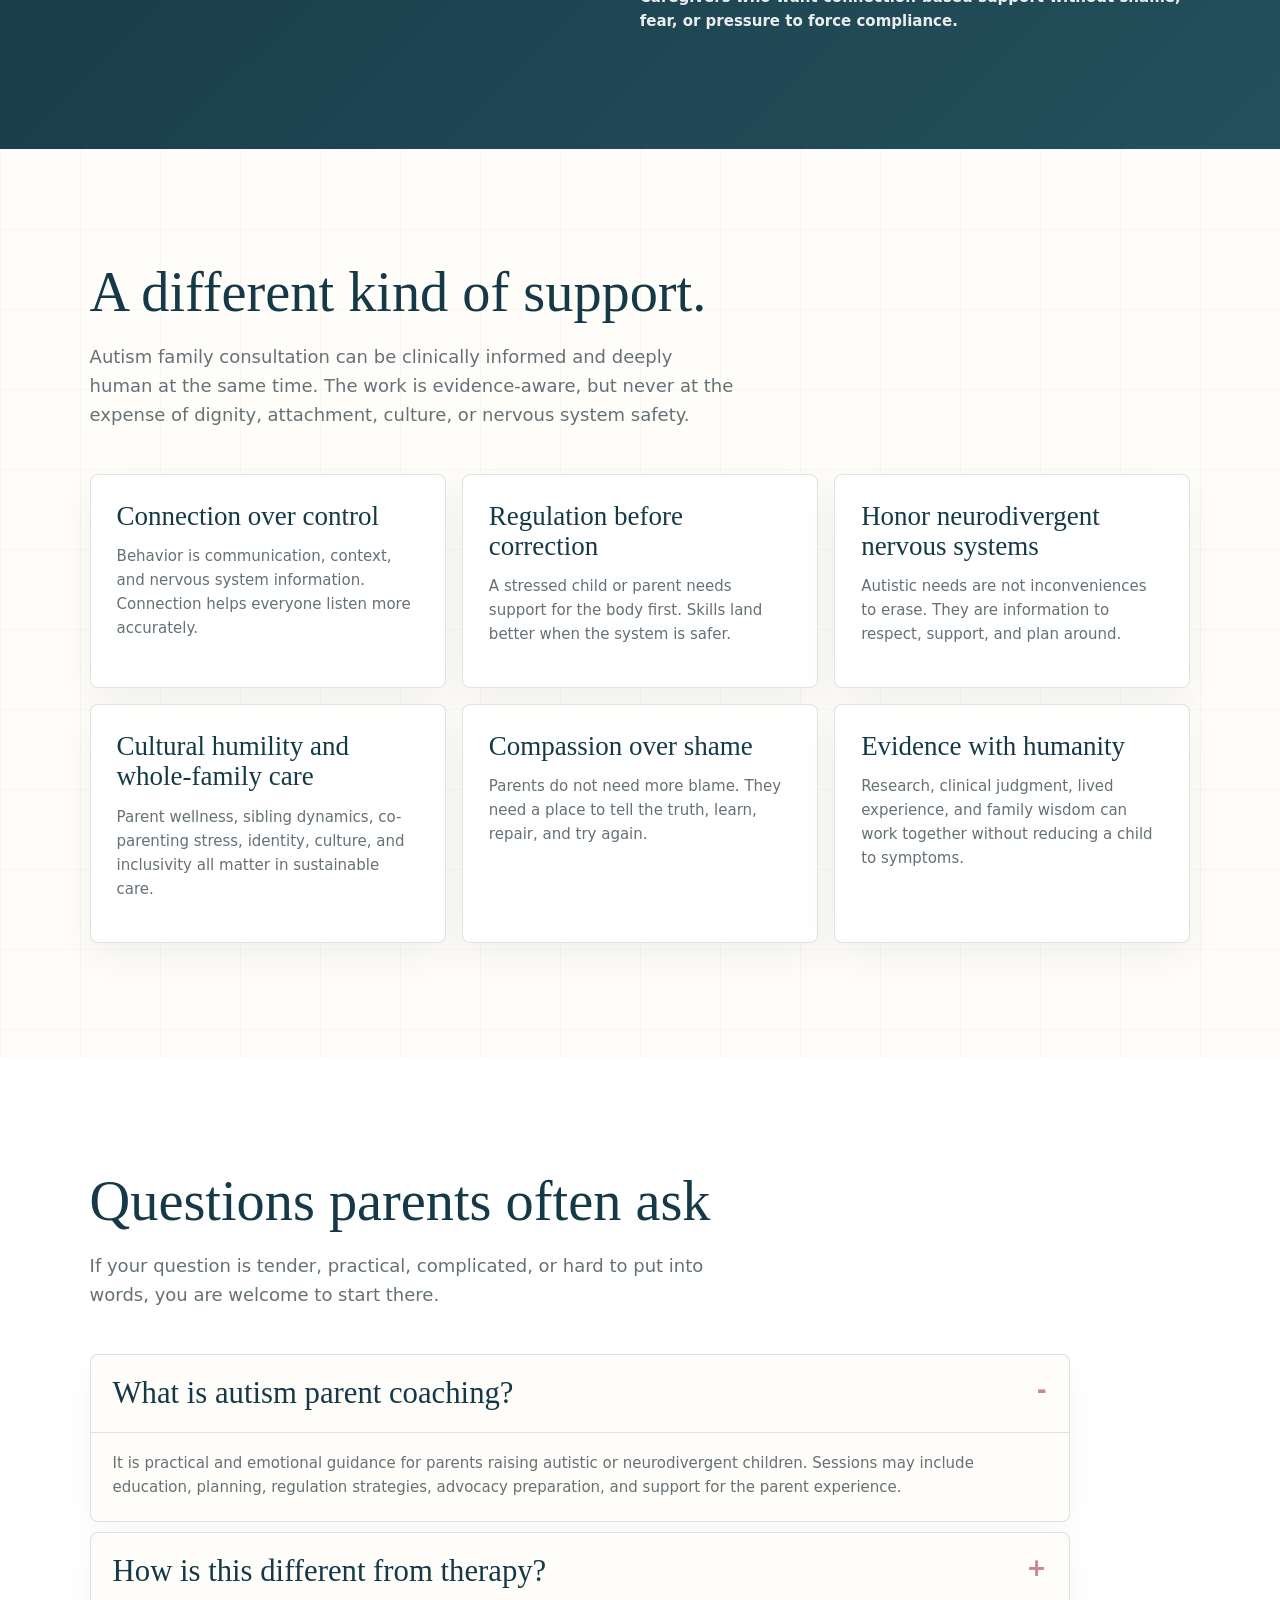
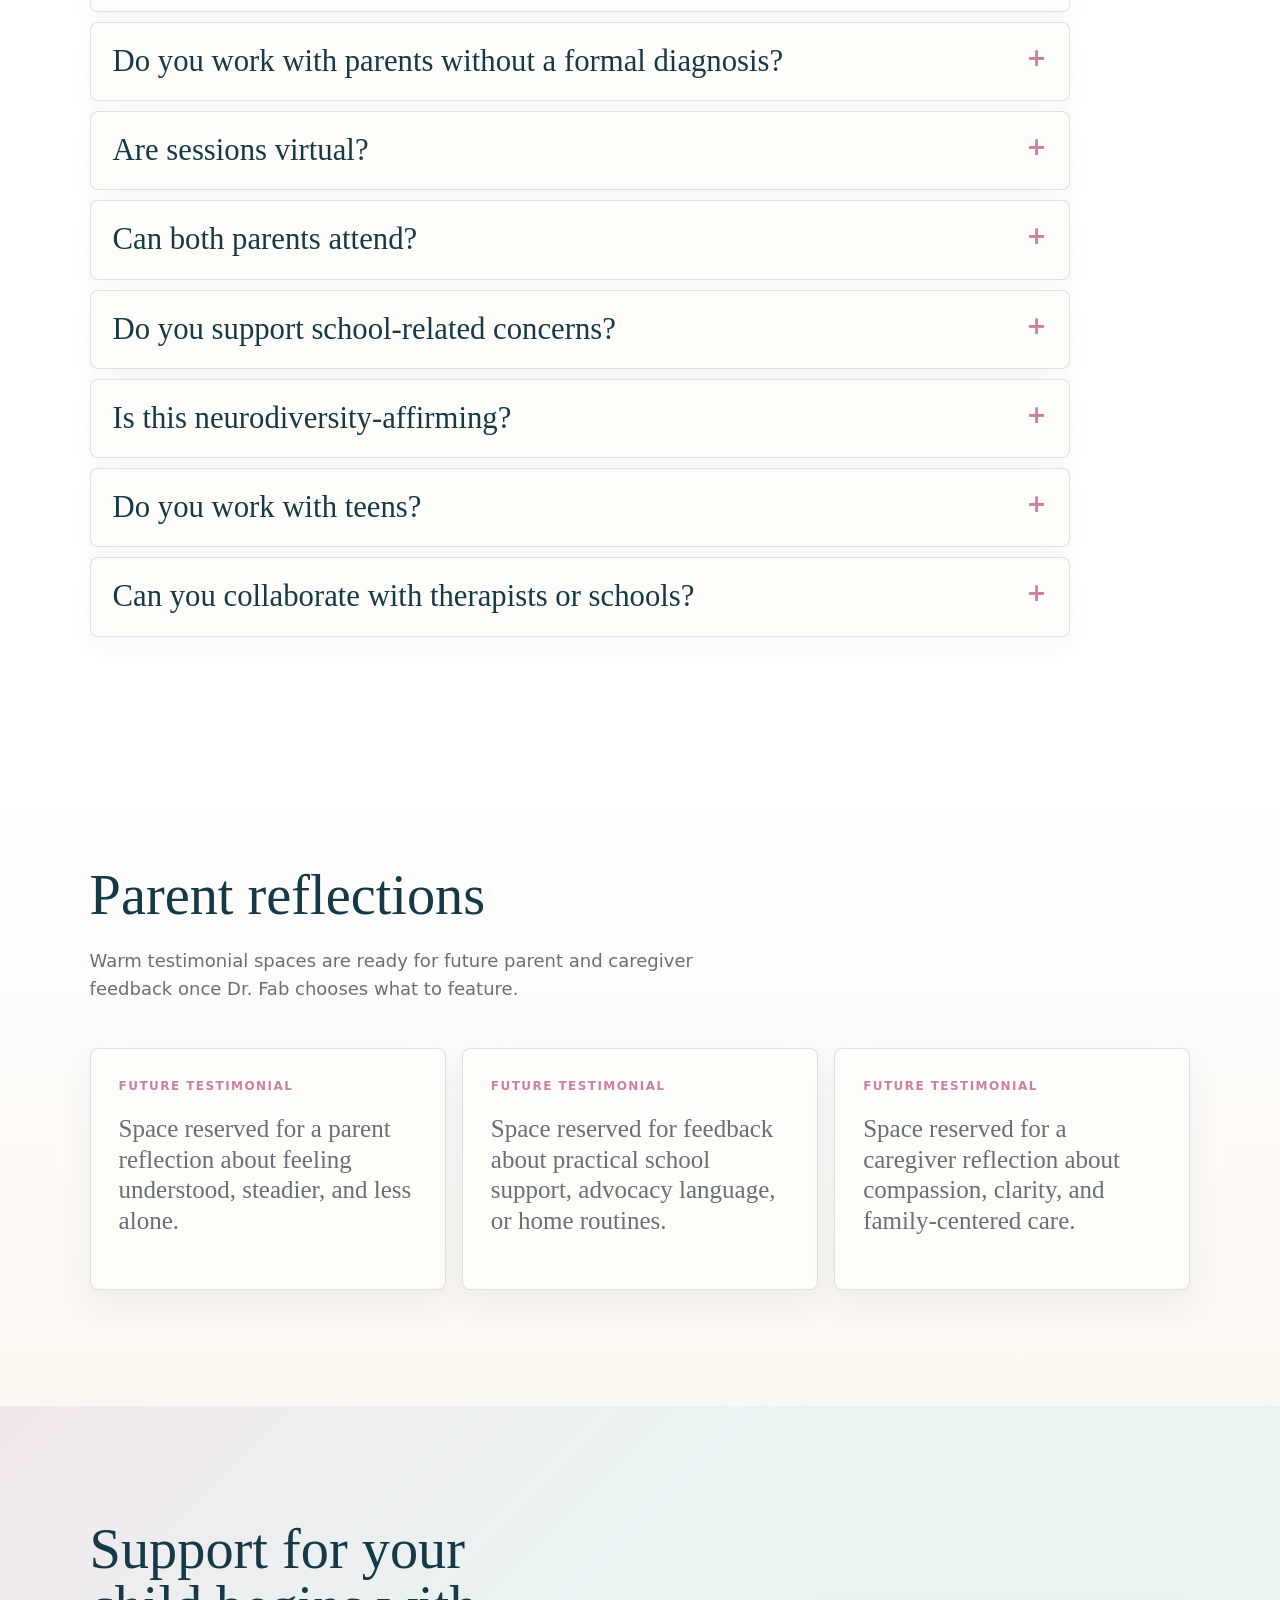
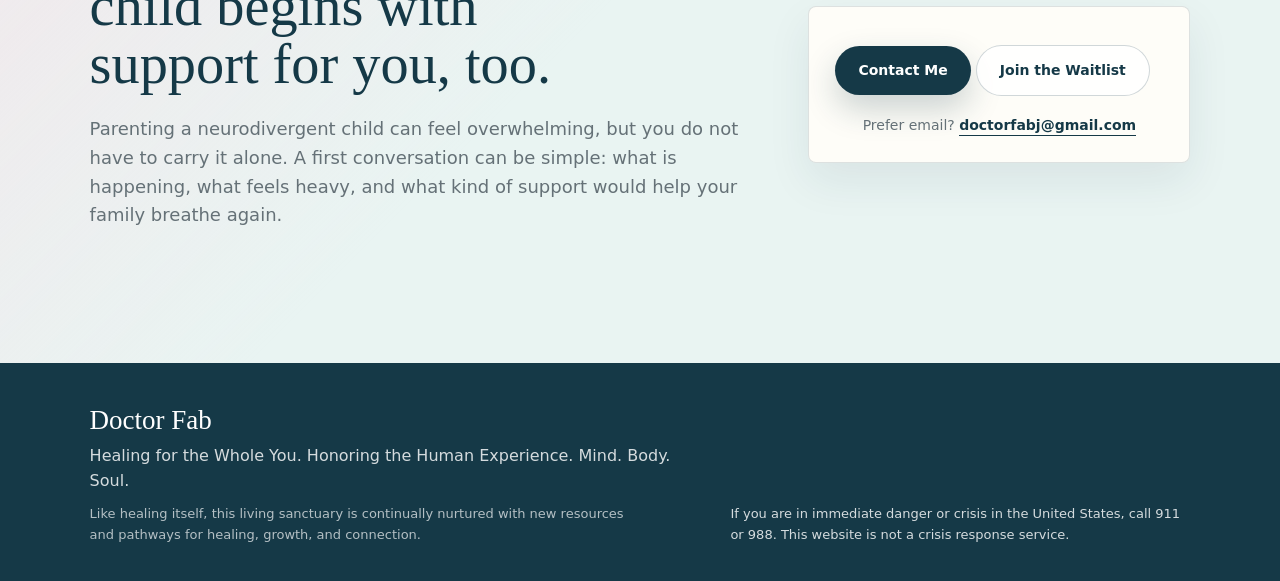
==== commit 38abb0af: "Update navigation and contact polish" ====
--- a/autism-parent-coaching.html
+++ b/autism-parent-coaching.html
@@ -56,9 +56,9 @@
           <a href="index.html#work">Work With Dr. Fab</a>
           <a href="autism-parent-coaching.html" aria-current="page">Parent Coaching</a>
           <a href="index.html#sanctuary">Sanctuary</a>
+          <a href="index.html#lexicon">Lexicon</a>
+          <a href="index.html#resources">Resources</a>
           <a href="index.html#companion">Companion</a>
-          <a href="index.html#resources">Resources</a>
-          <a href="index.html#lexicon">Lexicon</a>
           <a href="index.html#contact">Contact</a>
         </nav>
         <a
@@ -444,11 +444,13 @@
       <div>
         <strong>Doctor Fab</strong>
         <p>Healing for the Whole You. Honoring the Human Experience. Mind. Body. Soul.</p>
+        <p class="fine-print footer-evolution">Like healing itself, this living sanctuary is continually nurtured with new resources and pathways for healing, growth, and connection.</p>
       </div>
       <p class="fine-print">
         If you are in immediate danger or crisis in the United States, call 911
         or 988. This website is not a crisis response service.
       </p>
     </footer>
+    <script src="site.js" defer></script>
   </body>
 </html>
--- a/styles.css
+++ b/styles.css
@@ -188,12 +188,16 @@
 
 .nav a:hover,
 .nav a[aria-current="page"],
+.mobile-nav-panel a:hover,
+.mobile-nav-panel a[aria-current="page"],
 .text-link:hover {
   color: var(--rose);
 }
 
 .brand:focus-visible,
 .nav a:focus-visible,
+.mobile-nav summary:focus-visible,
+.mobile-nav-panel a:focus-visible,
 .button:focus-visible,
 .header-cta:focus-visible,
 .text-link:focus-visible,
@@ -258,6 +262,57 @@
   display: none;
 }
 
+.mobile-nav {
+  display: none;
+  position: relative;
+}
+
+.mobile-nav summary {
+  align-items: center;
+  background: rgba(255, 255, 255, 0.82);
+  border: 1px solid rgba(21, 57, 71, 0.2);
+  border-radius: 999px;
+  color: var(--navy);
+  cursor: pointer;
+  display: inline-flex;
+  font-size: 13px;
+  font-weight: 850;
+  justify-content: center;
+  line-height: 1.2;
+  list-style: none;
+  min-height: 42px;
+  padding: 10px 16px;
+}
+
+.mobile-nav summary::-webkit-details-marker {
+  display: none;
+}
+
+.mobile-nav-panel {
+  background: rgba(255, 255, 255, 0.96);
+  border: 1px solid rgba(21, 57, 71, 0.14);
+  border-radius: 18px;
+  box-shadow: 0 24px 54px rgba(21, 57, 71, 0.18);
+  display: grid;
+  gap: 2px;
+  min-width: 230px;
+  padding: 12px;
+  position: absolute;
+  right: 0;
+  top: calc(100% + 10px);
+  z-index: 30;
+}
+
+.mobile-nav-panel a {
+  border-radius: 12px;
+  color: var(--navy);
+  display: block;
+  font-size: 14px;
+  font-weight: 850;
+  line-height: 1.2;
+  padding: 12px 14px;
+}
+
 .button.secondary {
   background: rgba(255, 255, 255, 0.82);
   border: 1px solid rgba(21, 57, 71, 0.2);
@@ -2211,6 +2266,12 @@
 .fine-print {
   font-size: 13px;
   max-width: 460px;
+}
+
+.footer-evolution {
+  color: rgba(255, 255, 255, 0.68);
+  margin-top: 10px;
+  max-width: 560px;
 }
 
 @media (max-width: 1100px) {
@@ -2317,8 +2378,14 @@
   }
 
   .header-actions {
+    align-items: center;
+    display: flex;
+    gap: 8px;
+    width: auto;
+  }
+
+  .mobile-nav {
     display: block;
-    width: auto;
   }
 
   .header-cta {
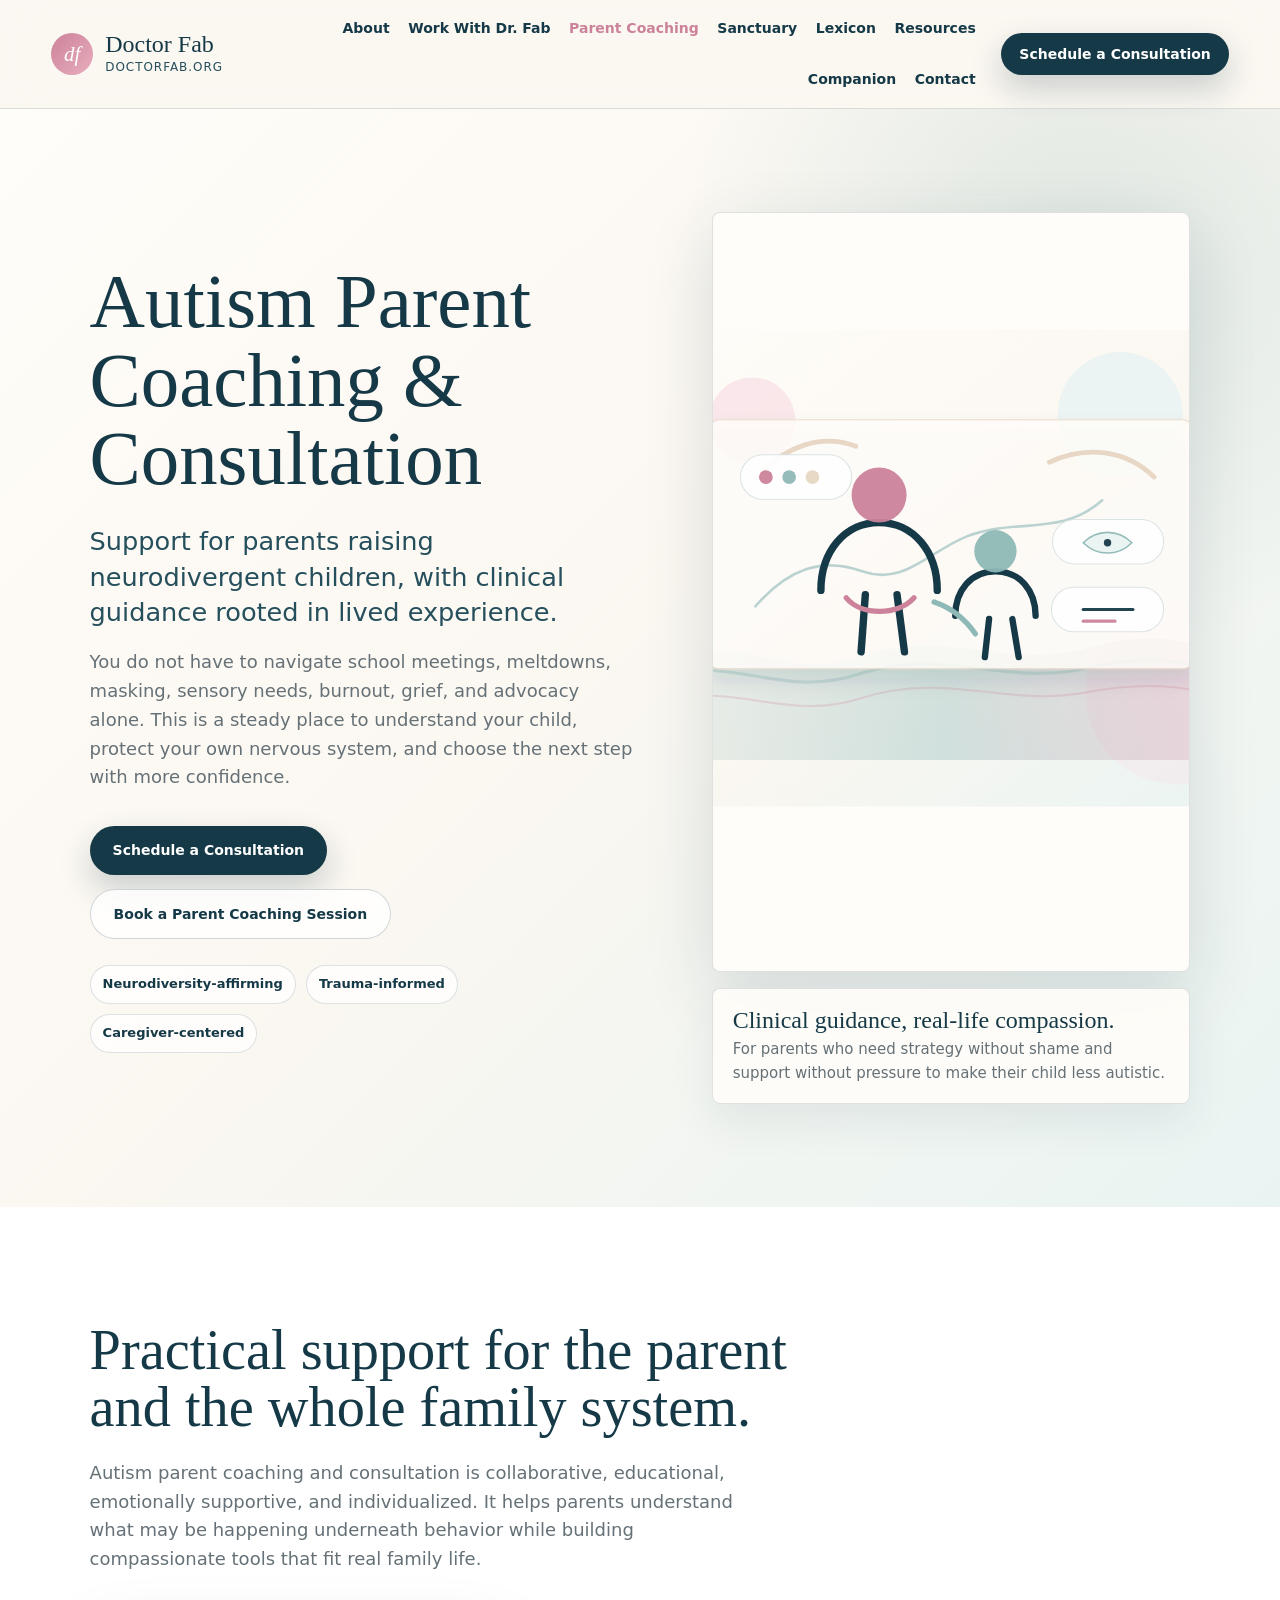
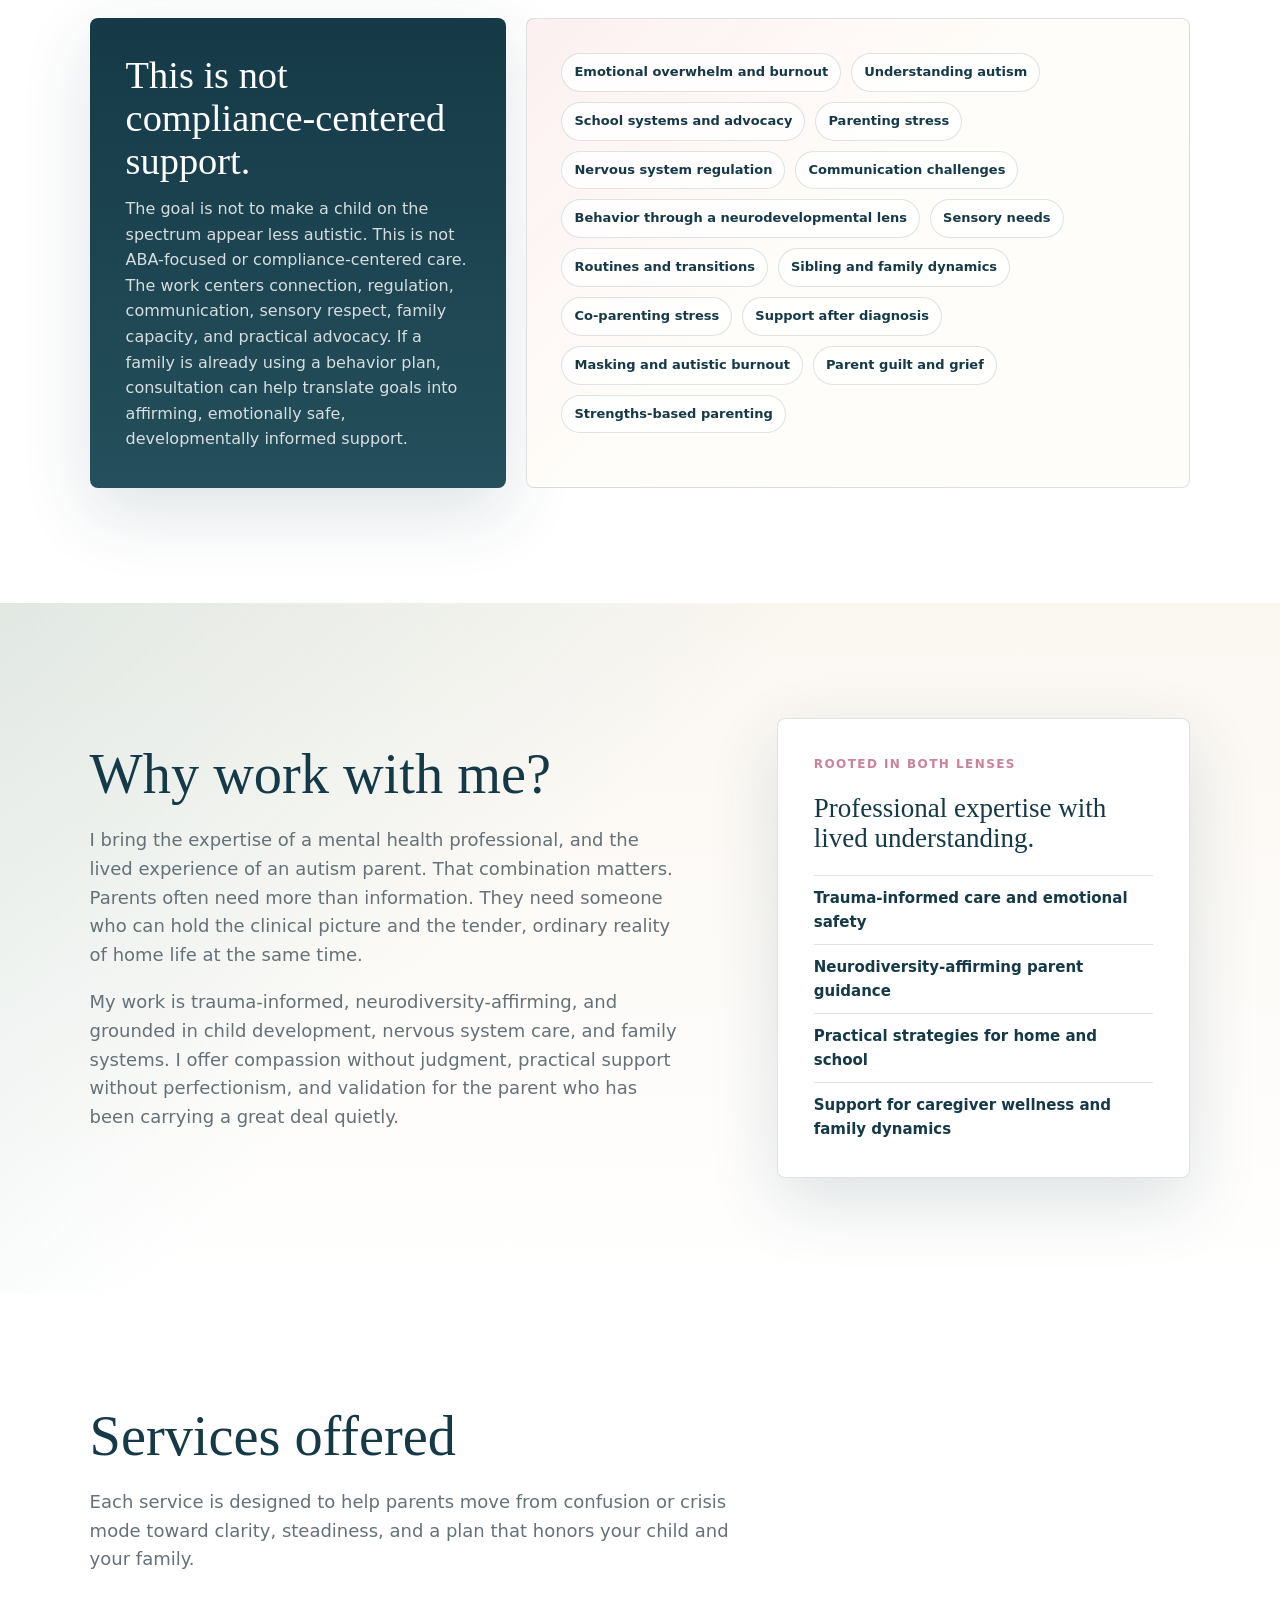
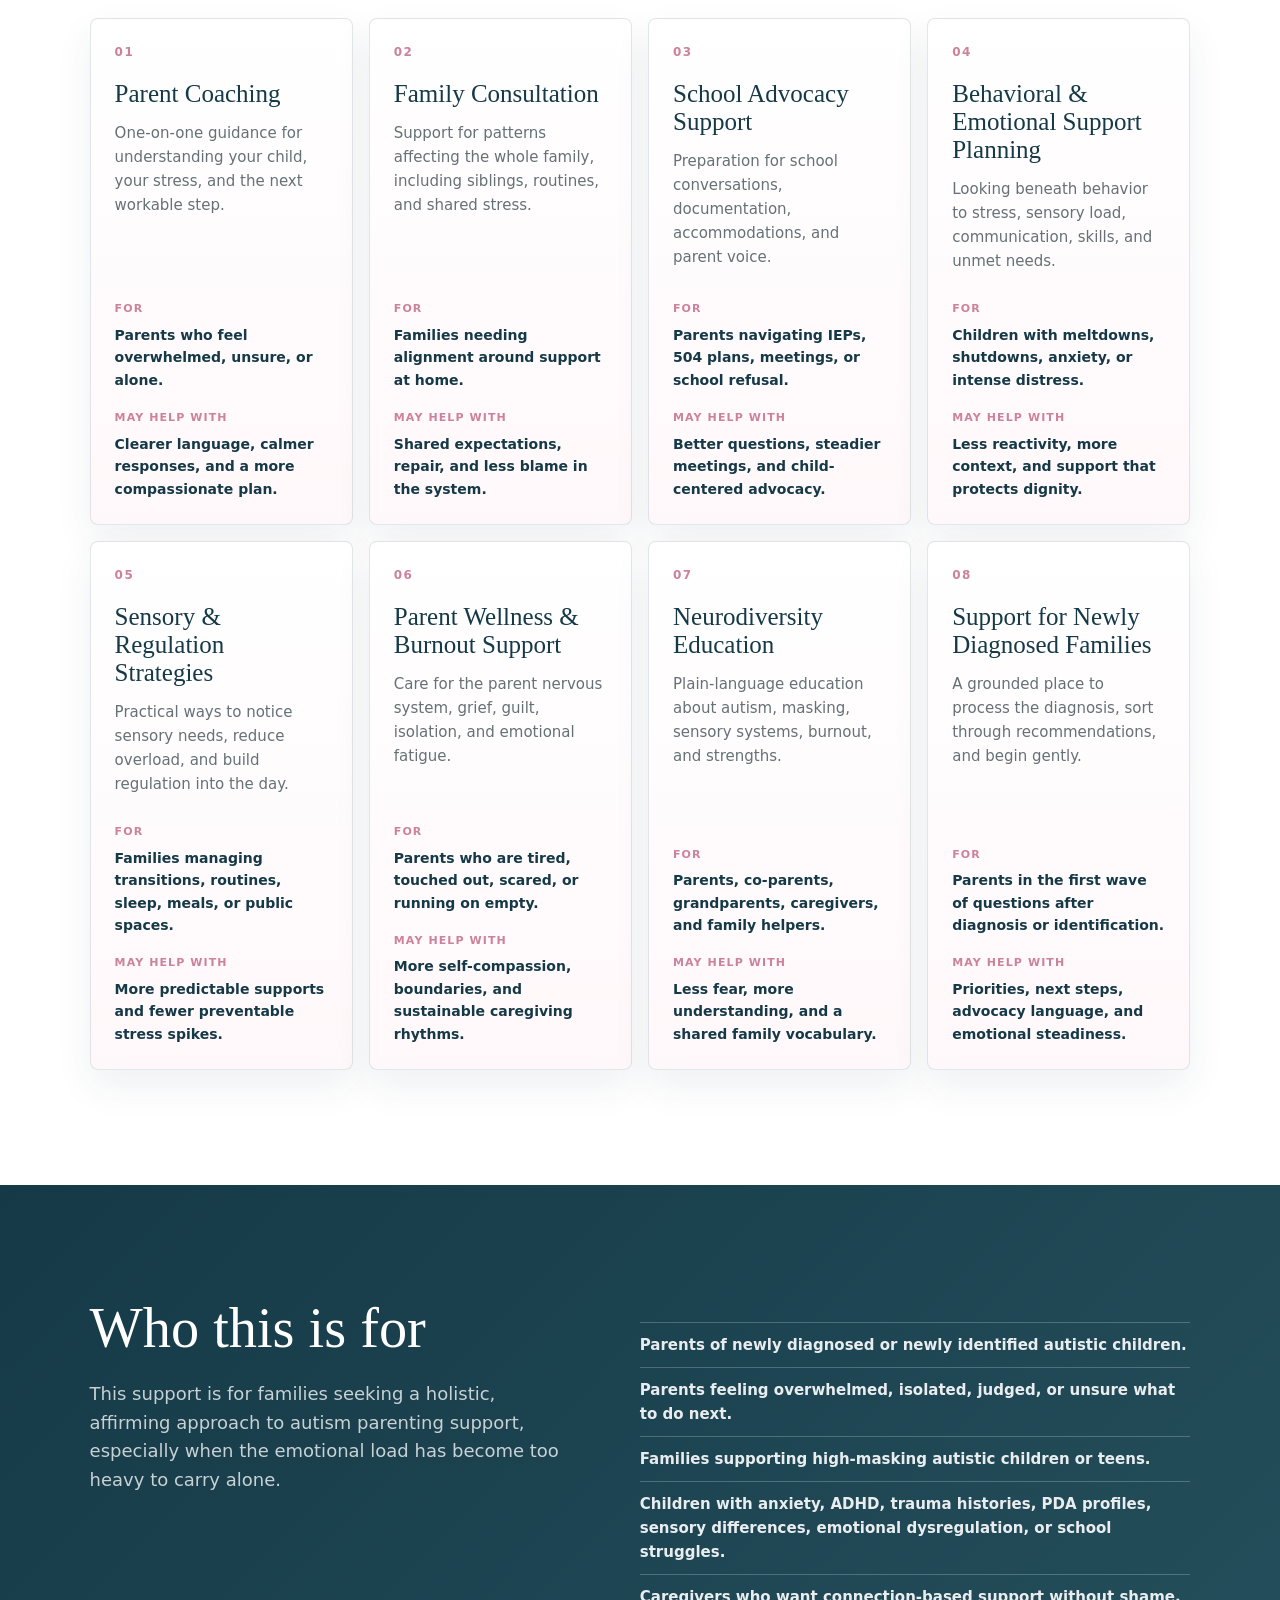
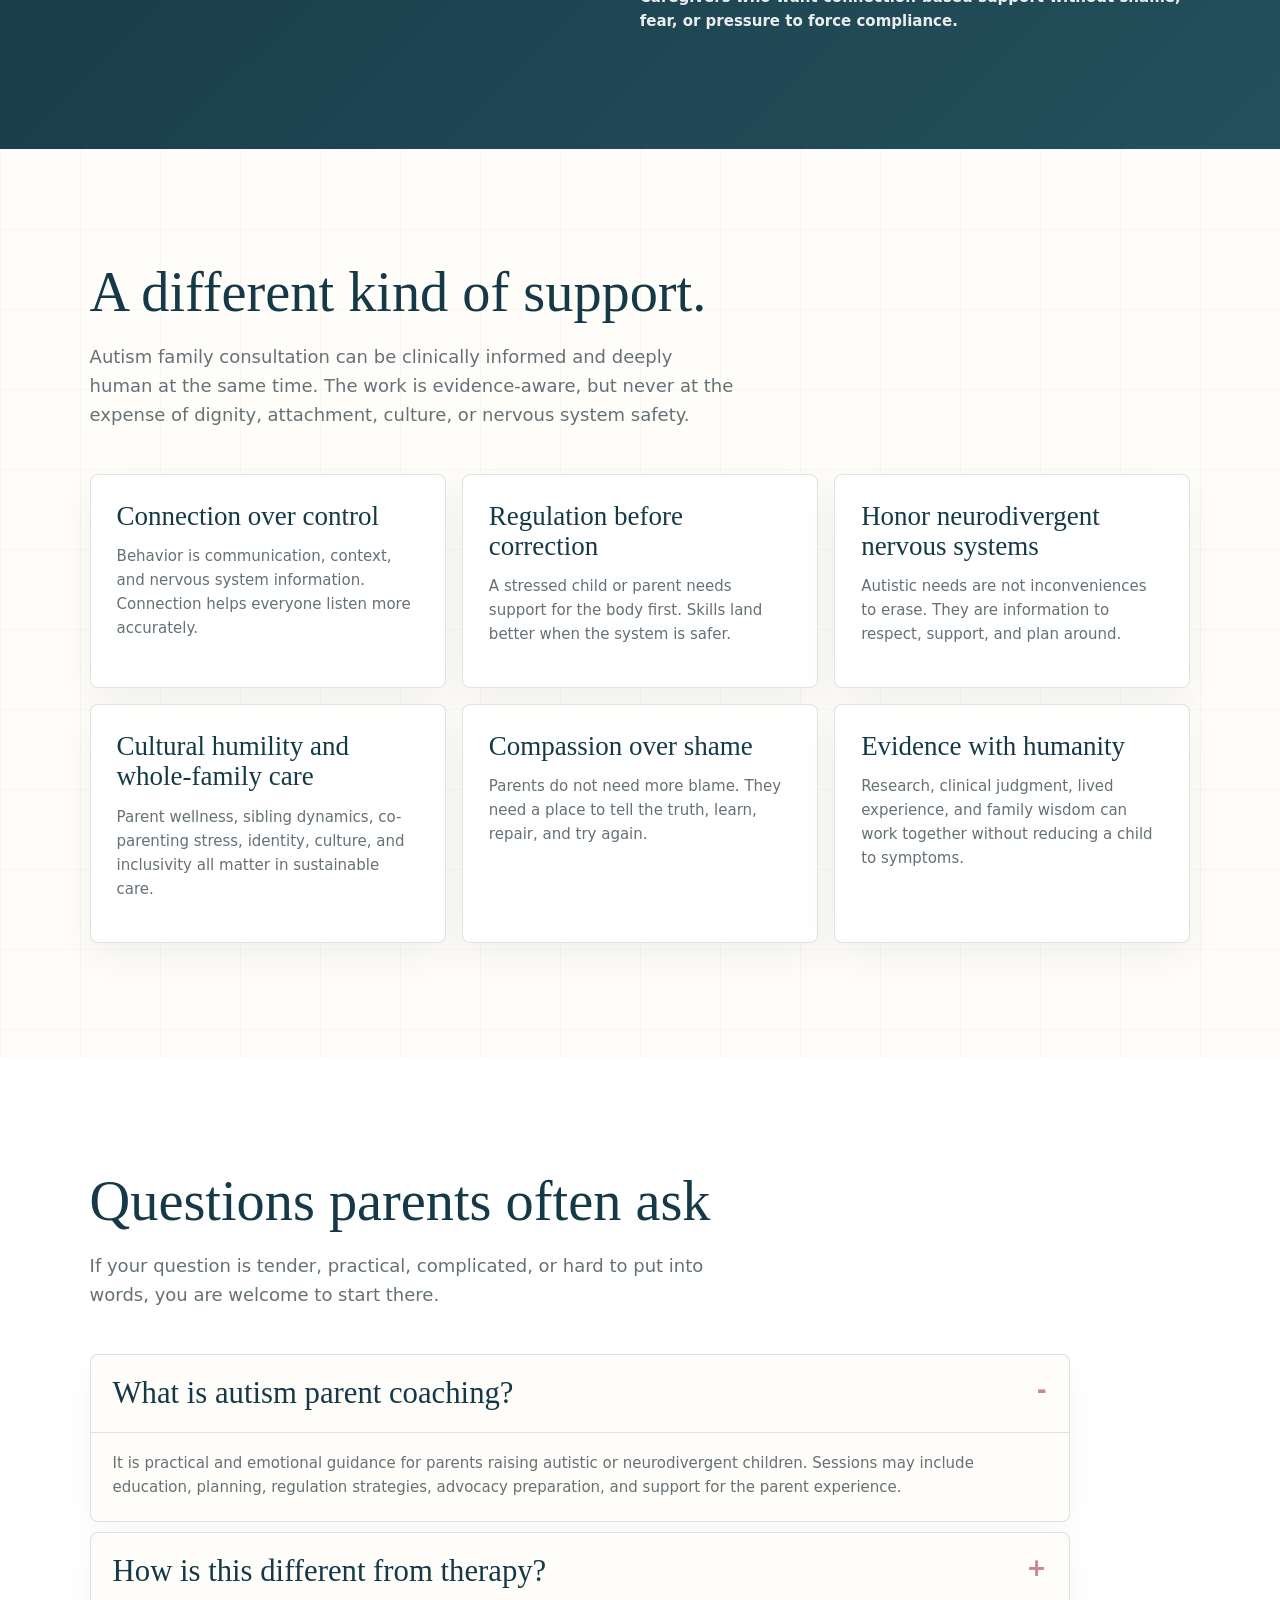
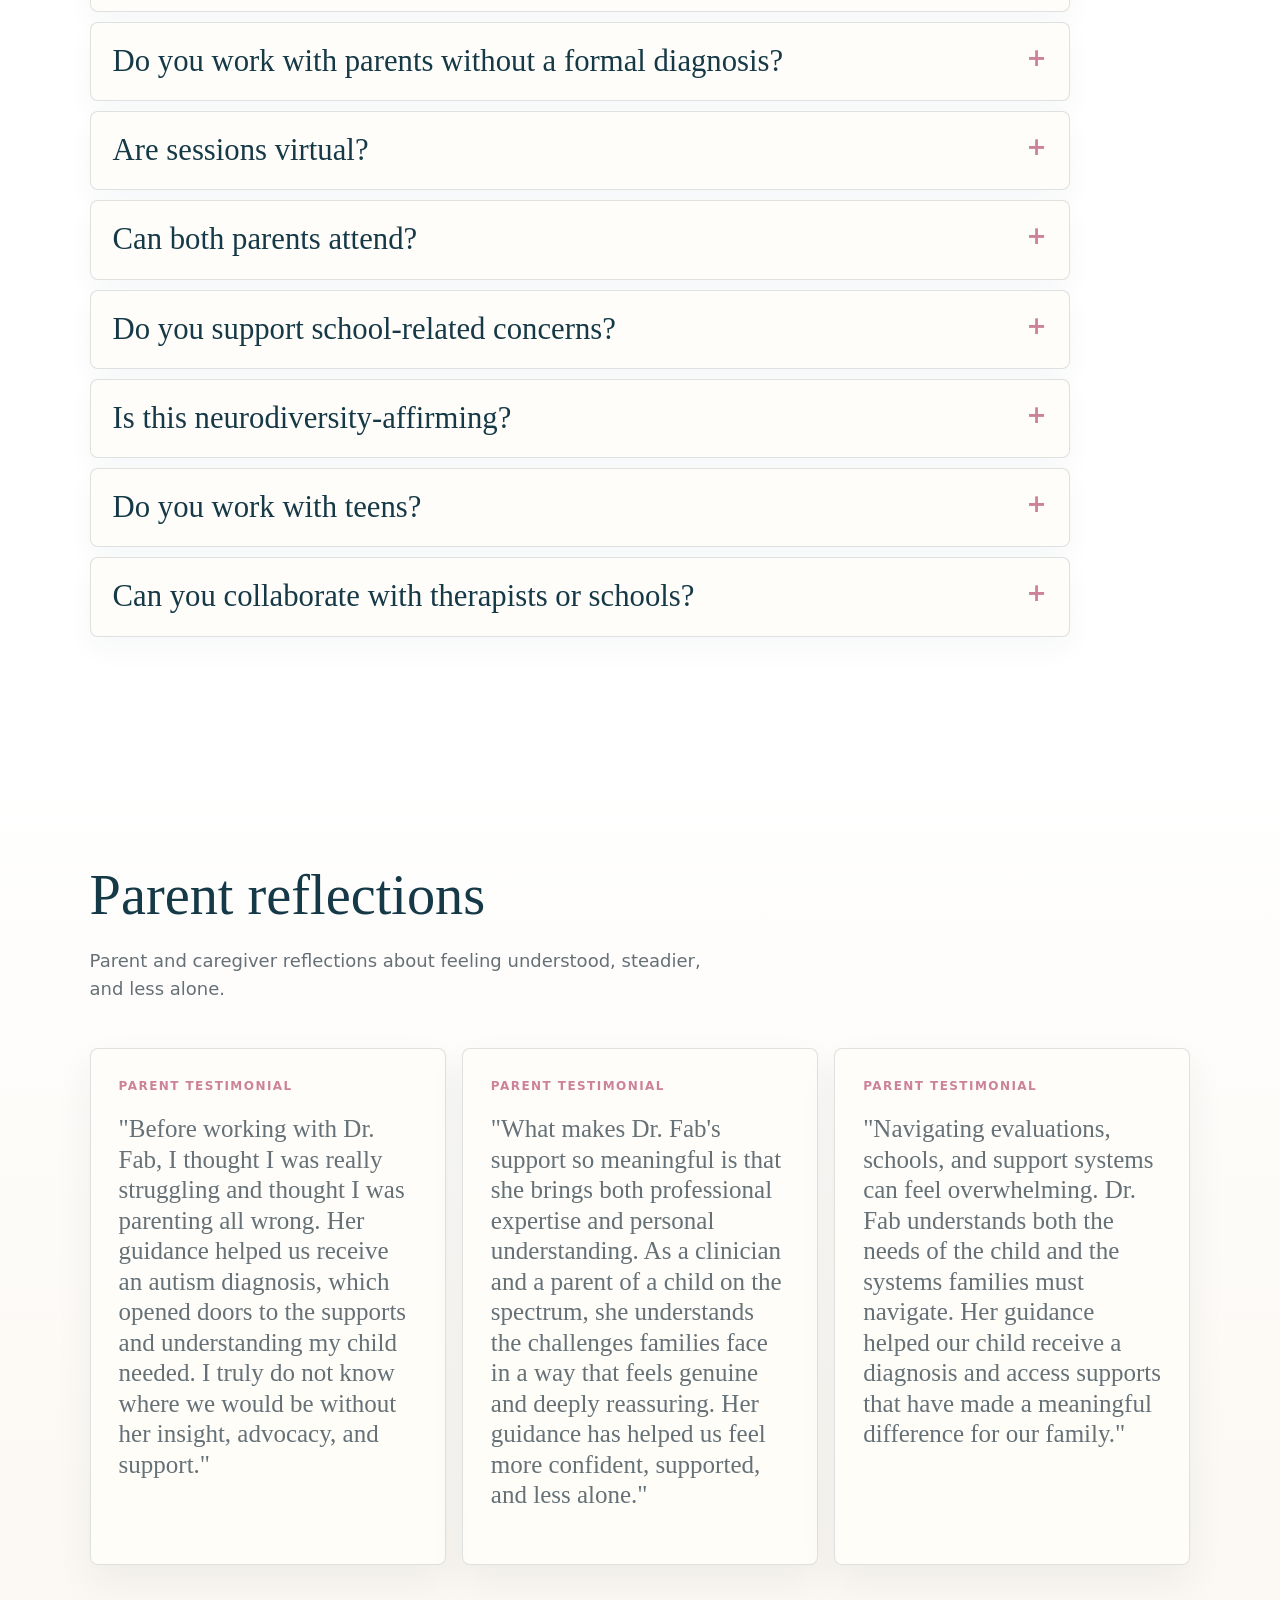
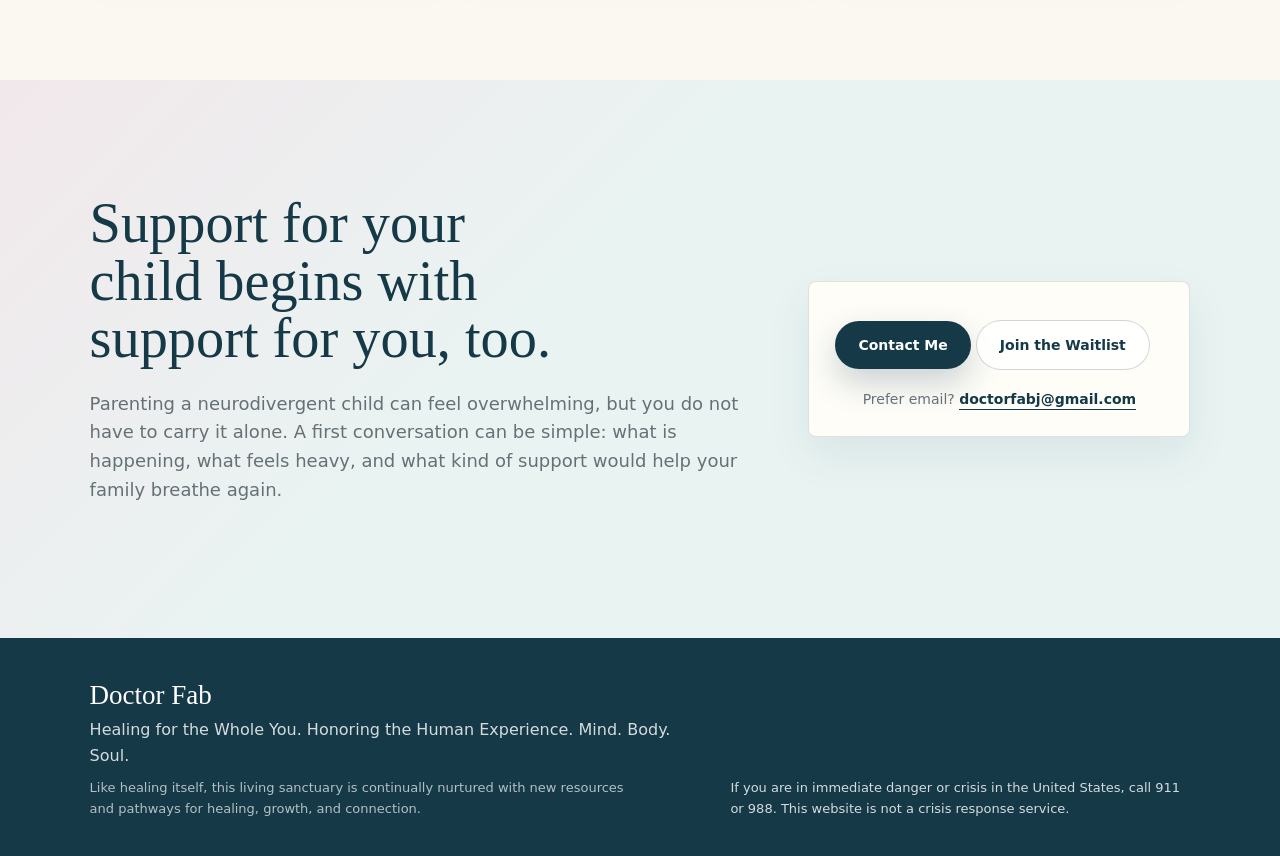
==== commit 7698886e: "Create standalone sanctuary resources lexicon pages" ====
--- a/autism-parent-coaching.html
+++ b/autism-parent-coaching.html
@@ -55,10 +55,10 @@
           <a href="index.html#about">About</a>
           <a href="index.html#work">Work With Dr. Fab</a>
           <a href="autism-parent-coaching.html" aria-current="page">Parent Coaching</a>
-          <a href="index.html#sanctuary">Sanctuary</a>
-          <a href="index.html#lexicon">Lexicon</a>
-          <a href="index.html#resources">Resources</a>
-          <a href="index.html#companion">Companion</a>
+          <a href="sanctuary.html">Sanctuary</a>
+          <a href="lexicon.html">Lexicon</a>
+          <a href="resources.html">Resources</a>
+          <a href="sanctuary.html#companion">Companion</a>
           <a href="index.html#contact">Contact</a>
         </nav>
         <a
@@ -396,22 +396,22 @@
         <div class="section-intro compact">
           <h2>Parent reflections</h2>
           <p>
-            Warm testimonial spaces are ready for future parent and caregiver
-            feedback once Dr. Fab chooses what to feature.
+            Parent and caregiver reflections about feeling understood, steadier,
+            and less alone.
           </p>
         </div>
         <div class="coaching-testimonial-grid">
           <article>
-            <span>Future testimonial</span>
-            <p>Space reserved for a parent reflection about feeling understood, steadier, and less alone.</p>
-          </article>
-          <article>
-            <span>Future testimonial</span>
-            <p>Space reserved for feedback about practical school support, advocacy language, or home routines.</p>
-          </article>
-          <article>
-            <span>Future testimonial</span>
-            <p>Space reserved for a caregiver reflection about compassion, clarity, and family-centered care.</p>
+            <span>Parent testimonial</span>
+            <p>"Before working with Dr. Fab, I thought I was really struggling and thought I was parenting all wrong. Her guidance helped us receive an autism diagnosis, which opened doors to the supports and understanding my child needed. I truly do not know where we would be without her insight, advocacy, and support."</p>
+          </article>
+          <article>
+            <span>Parent testimonial</span>
+            <p>"What makes Dr. Fab's support so meaningful is that she brings both professional expertise and personal understanding. As a clinician and a parent of a child on the spectrum, she understands the challenges families face in a way that feels genuine and deeply reassuring. Her guidance has helped us feel more confident, supported, and less alone."</p>
+          </article>
+          <article>
+            <span>Parent testimonial</span>
+            <p>"Navigating evaluations, schools, and support systems can feel overwhelming. Dr. Fab understands both the needs of the child and the systems families must navigate. Her guidance helped our child receive a diagnosis and access supports that have made a meaningful difference for our family."</p>
           </article>
         </div>
       </section>
--- a/styles.css
+++ b/styles.css
@@ -1217,6 +1217,129 @@
   padding-bottom: 6px;
 }
 
+.downloadable-resources {
+  background: rgba(255, 255, 255, 0.12);
+  border: 1px solid rgba(255, 255, 255, 0.24);
+  border-radius: 18px;
+  margin-top: 34px;
+  padding: 22px;
+}
+
+.downloadable-kicker {
+  font-size: 12px;
+  font-weight: 850;
+  letter-spacing: 0.14em;
+  margin: 0 0 8px;
+  text-transform: uppercase;
+}
+
+.downloadable-note {
+  font-size: 14px;
+  line-height: 1.6;
+  margin: 0 0 18px;
+}
+
+.downloadable-grid {
+  display: grid;
+  gap: 12px;
+  grid-template-columns: repeat(2, minmax(0, 1fr));
+}
+
+.downloadable-grid article {
+  background: rgba(255, 255, 255, 0.88);
+  border: 1px solid rgba(255, 255, 255, 0.34);
+  border-radius: 14px;
+  color: var(--navy);
+  padding: 16px;
+}
+
+.downloadable-grid span {
+  color: var(--rose);
+  display: block;
+  font-size: 11px;
+  font-weight: 850;
+  letter-spacing: 0.14em;
+  margin-bottom: 8px;
+  text-transform: uppercase;
+}
+
+.downloadable-grid h3 {
+  color: var(--navy);
+  font-family: var(--serif);
+  font-size: 21px;
+  font-weight: 500;
+  line-height: 1.15;
+  margin: 0 0 8px;
+}
+
+.downloadable-grid p {
+  color: var(--muted);
+  font-size: 14px;
+  line-height: 1.55;
+  margin: 0 0 12px;
+}
+
+.downloadable-grid div {
+  display: flex;
+  flex-wrap: wrap;
+  gap: 10px 14px;
+}
+
+.downloadable-grid a {
+  border-bottom: 1px solid currentColor;
+  color: var(--navy);
+  font-size: 13px;
+  font-weight: 850;
+  padding-bottom: 3px;
+}
+
+.resource-page {
+  background:
+    linear-gradient(180deg, rgba(255, 253, 249, 0.94), rgba(251, 247, 241, 1));
+}
+
+.resource-hero {
+  padding-bottom: 30px;
+  padding-top: clamp(64px, 9vw, 108px);
+}
+
+.resource-hero h1 {
+  color: var(--navy);
+  font-family: var(--serif);
+  font-size: clamp(42px, 7vw, 84px);
+  font-weight: 500;
+  line-height: 0.98;
+  margin: 0;
+  max-width: 820px;
+}
+
+.resource-hero p:not(.eyebrow) {
+  color: var(--muted);
+  font-size: clamp(18px, 2.2vw, 24px);
+  max-width: 720px;
+}
+
+.resource-page-actions {
+  display: flex;
+  flex-wrap: wrap;
+  gap: 14px;
+  margin-top: 28px;
+}
+
+.resource-viewer {
+  padding-top: 0;
+}
+
+.resource-viewer iframe {
+  background: var(--paper);
+  border: 1px solid var(--line);
+  border-radius: 18px;
+  box-shadow: var(--shadow);
+  display: block;
+  height: min(82vh, 920px);
+  width: 100%;
+}
+
 .lexicon {
   background: #fff;
 }
@@ -2494,6 +2617,7 @@
   .coaching-service-grid,
   .coaching-values-grid,
   .coaching-testimonial-grid,
+  .downloadable-grid,
   .lexicon-grid {
     grid-template-columns: 1fr;
   }
@@ -2722,6 +2846,10 @@
     min-height: 720px;
   }
 
+  .resource-viewer iframe {
+    height: 72vh;
+  }
+
   .resources::after {
     background: linear-gradient(180deg, rgba(21, 57, 71, 0.94), rgba(21, 57, 71, 0.66));
   }
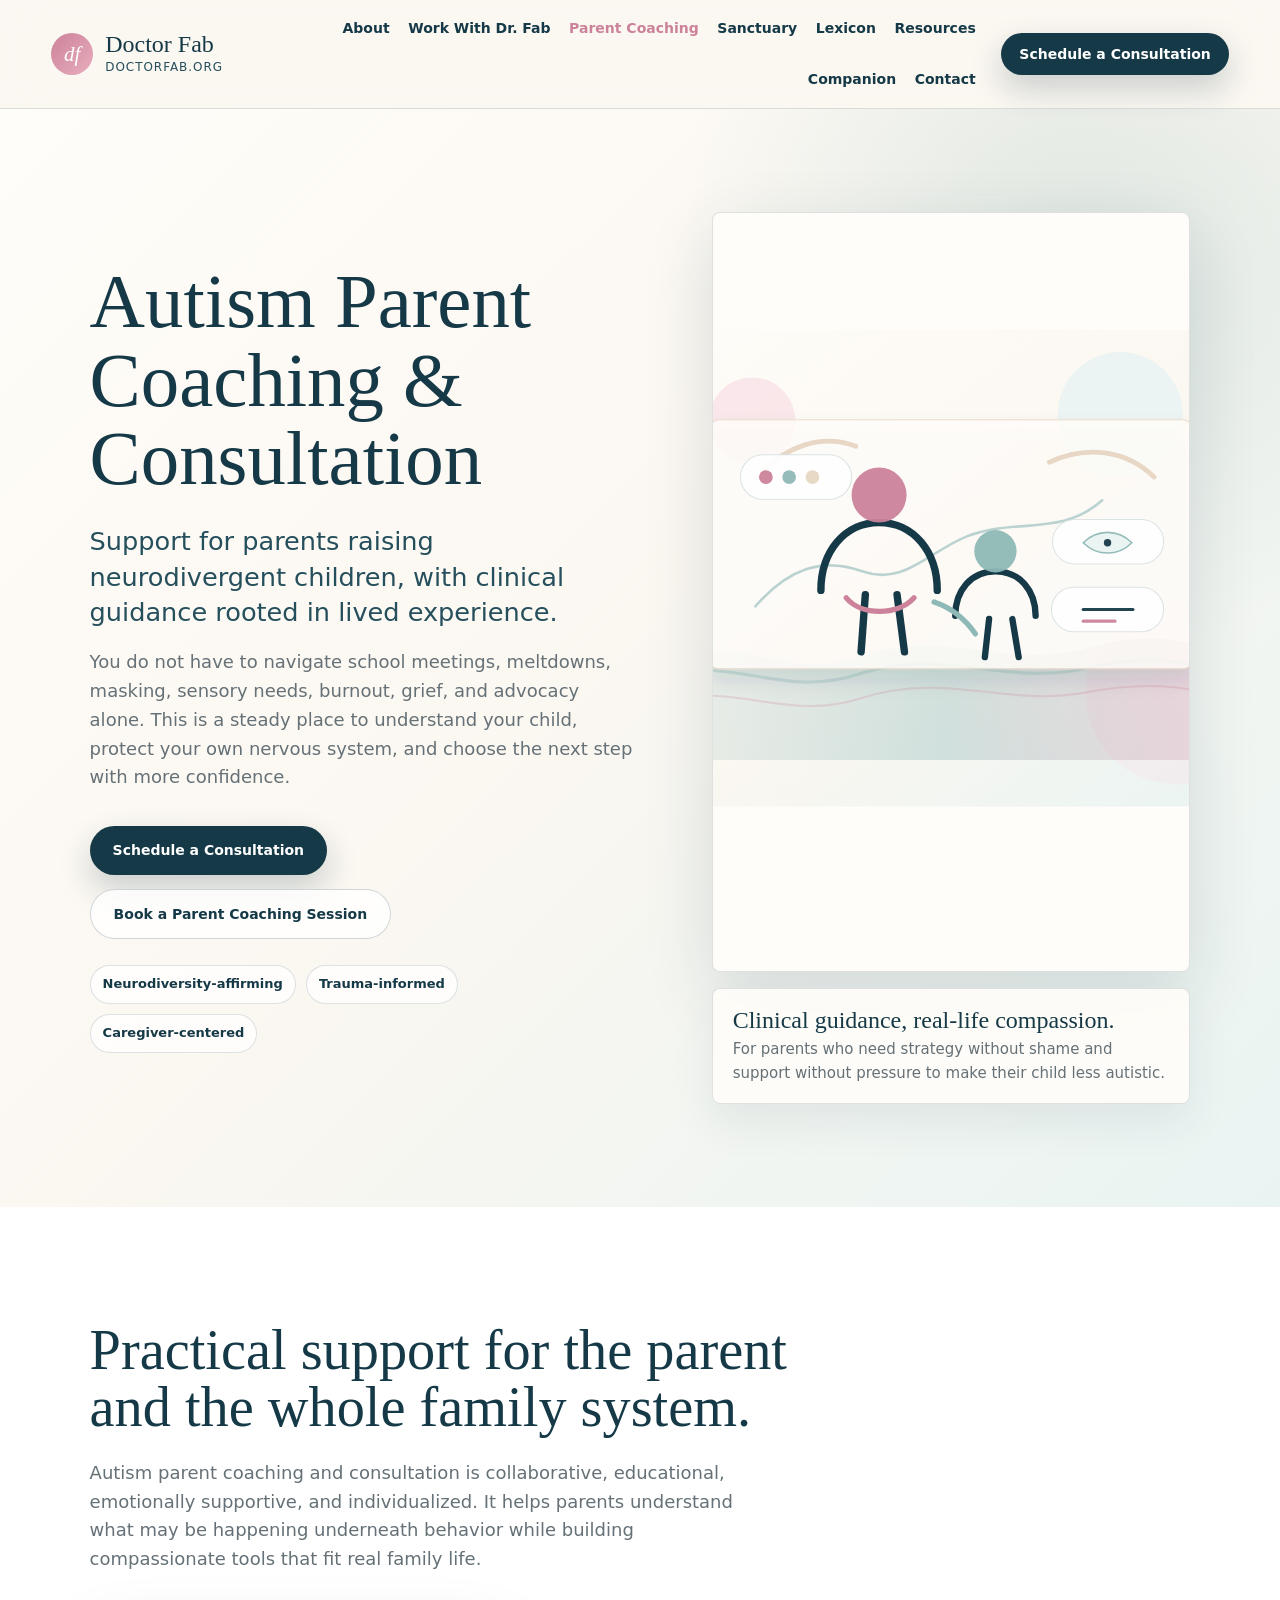
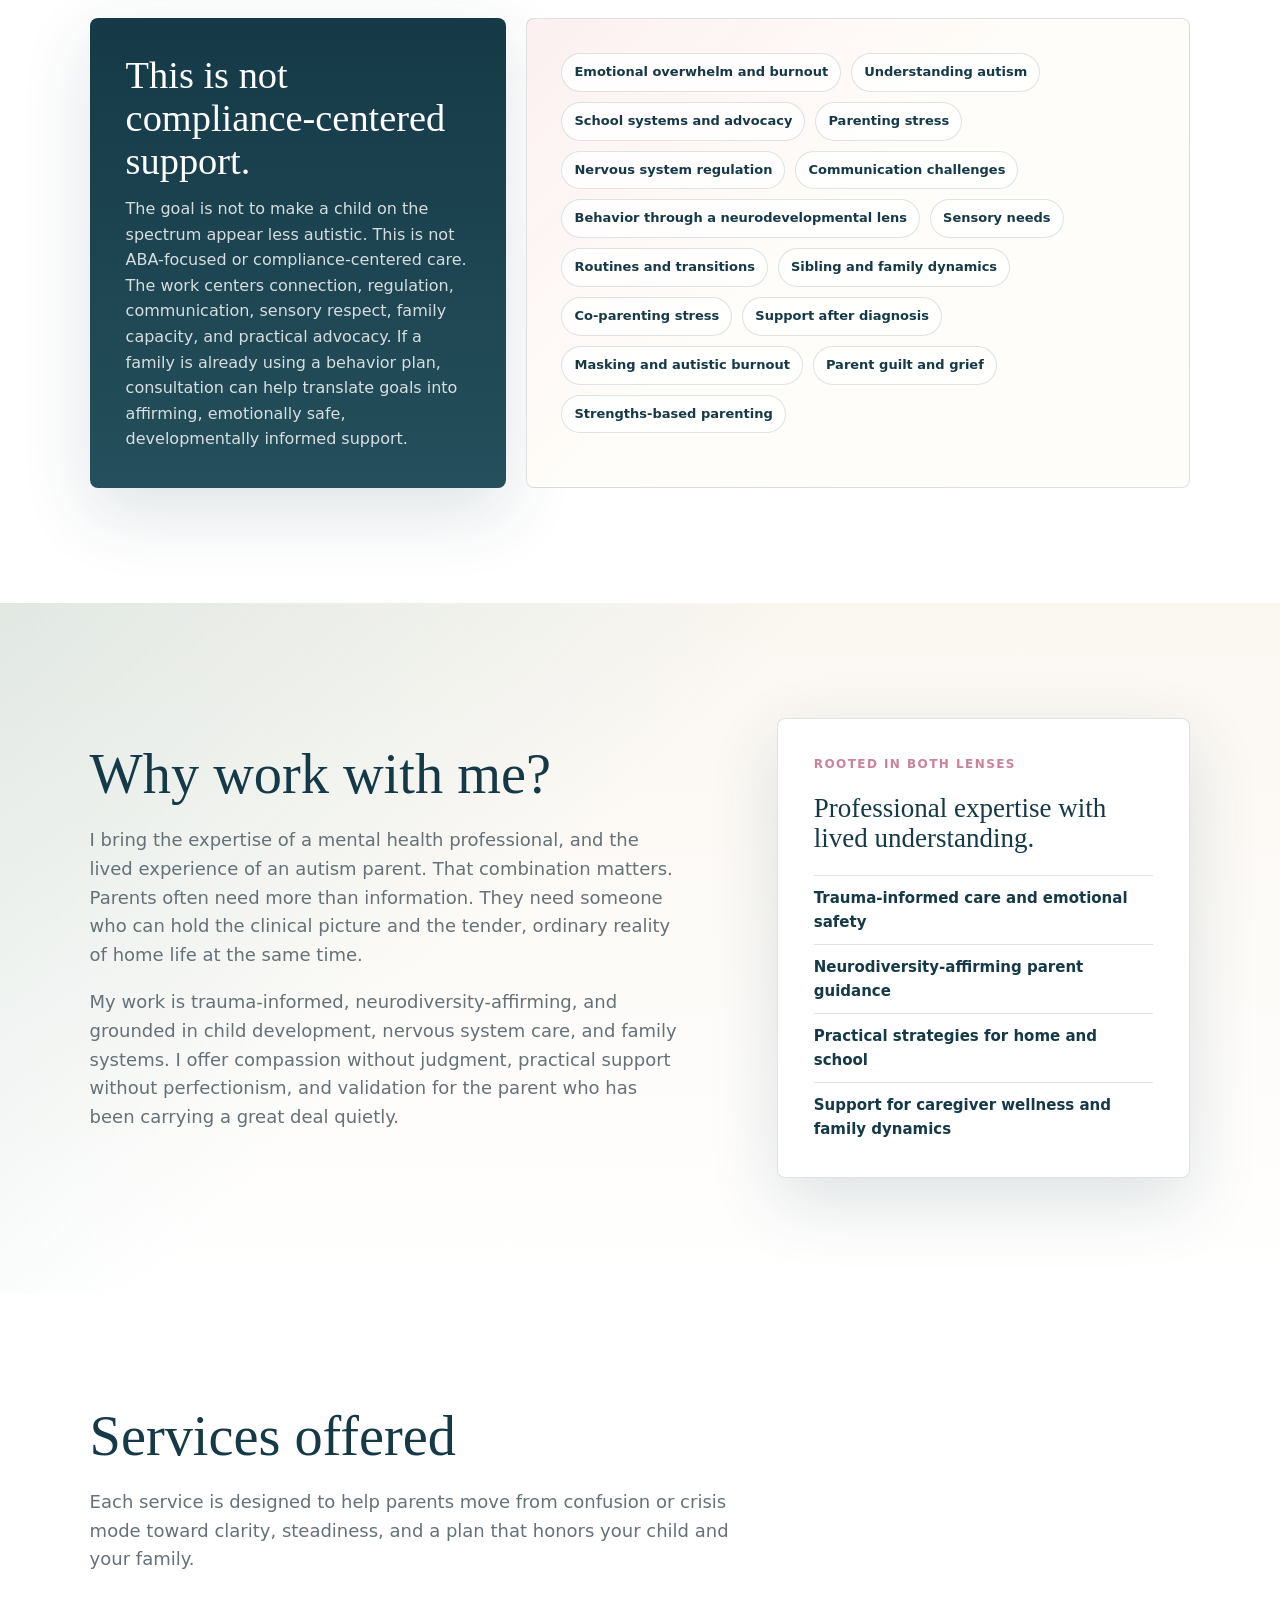
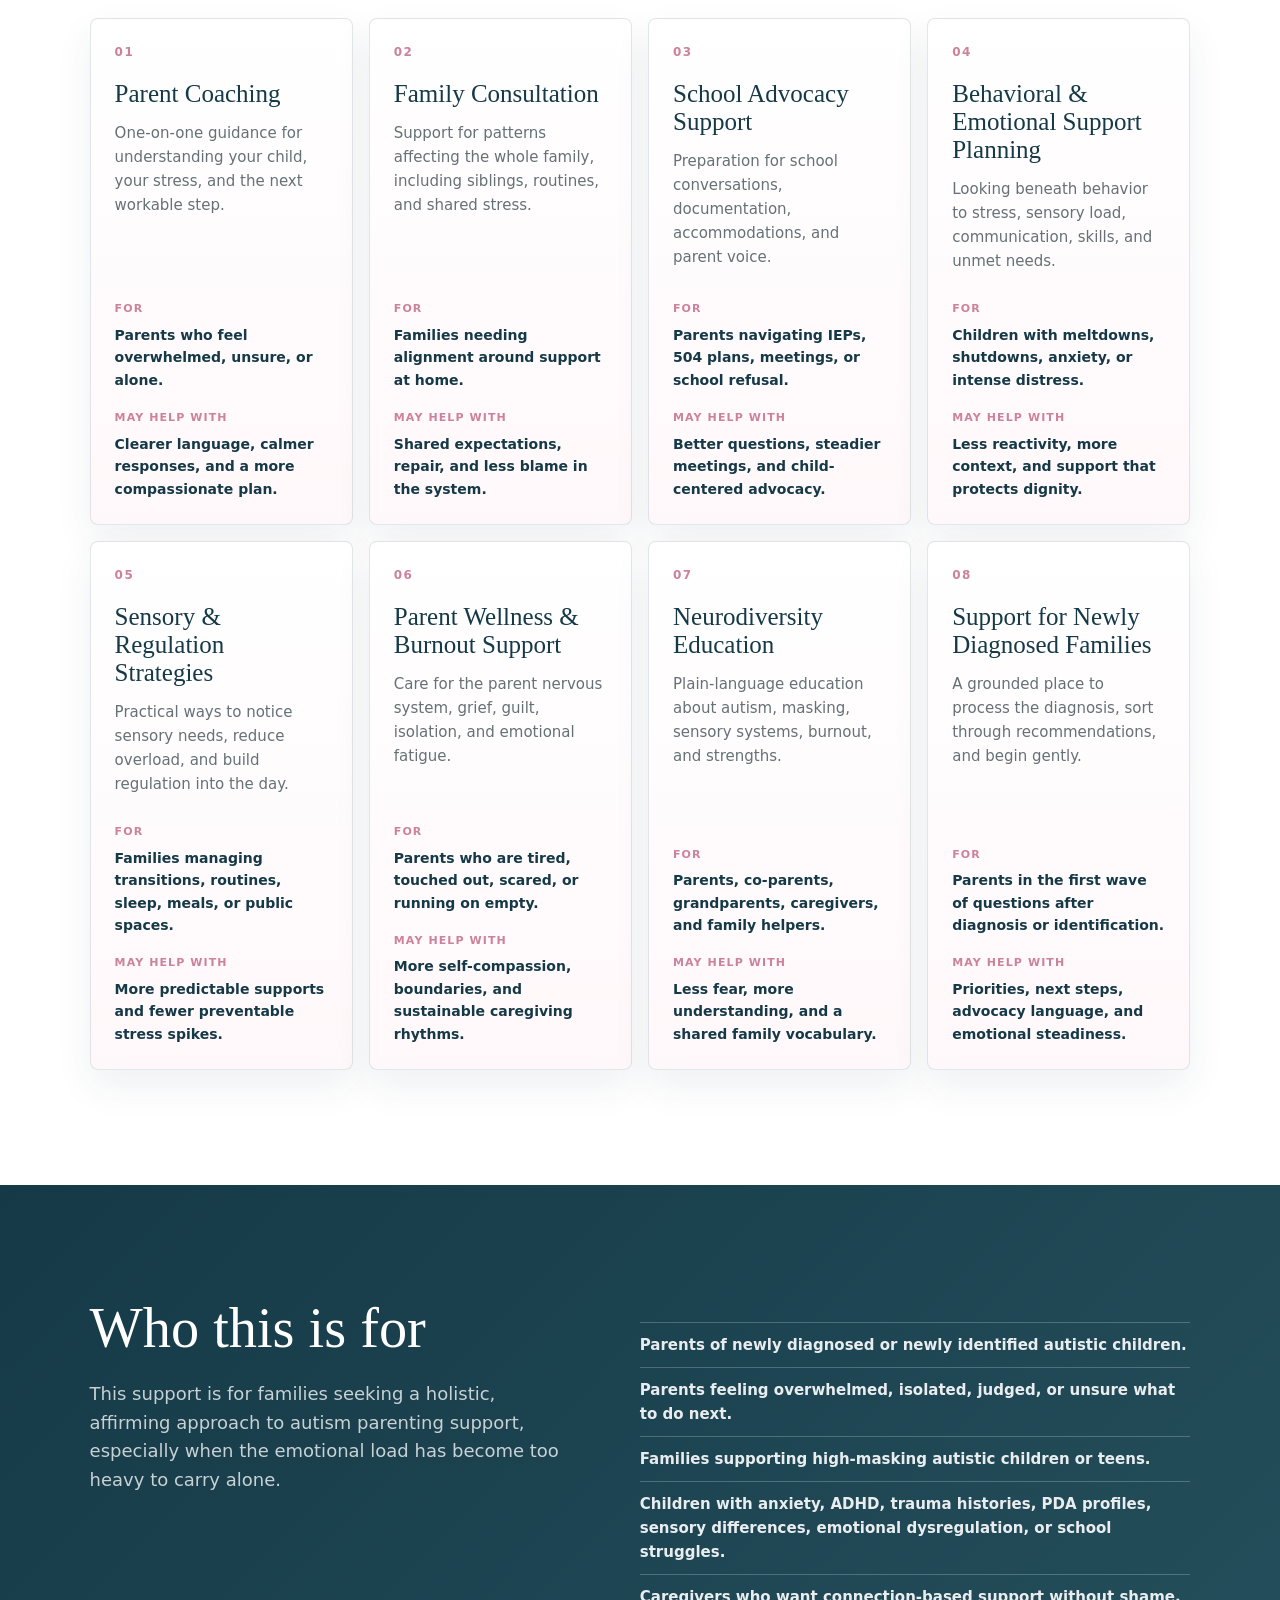
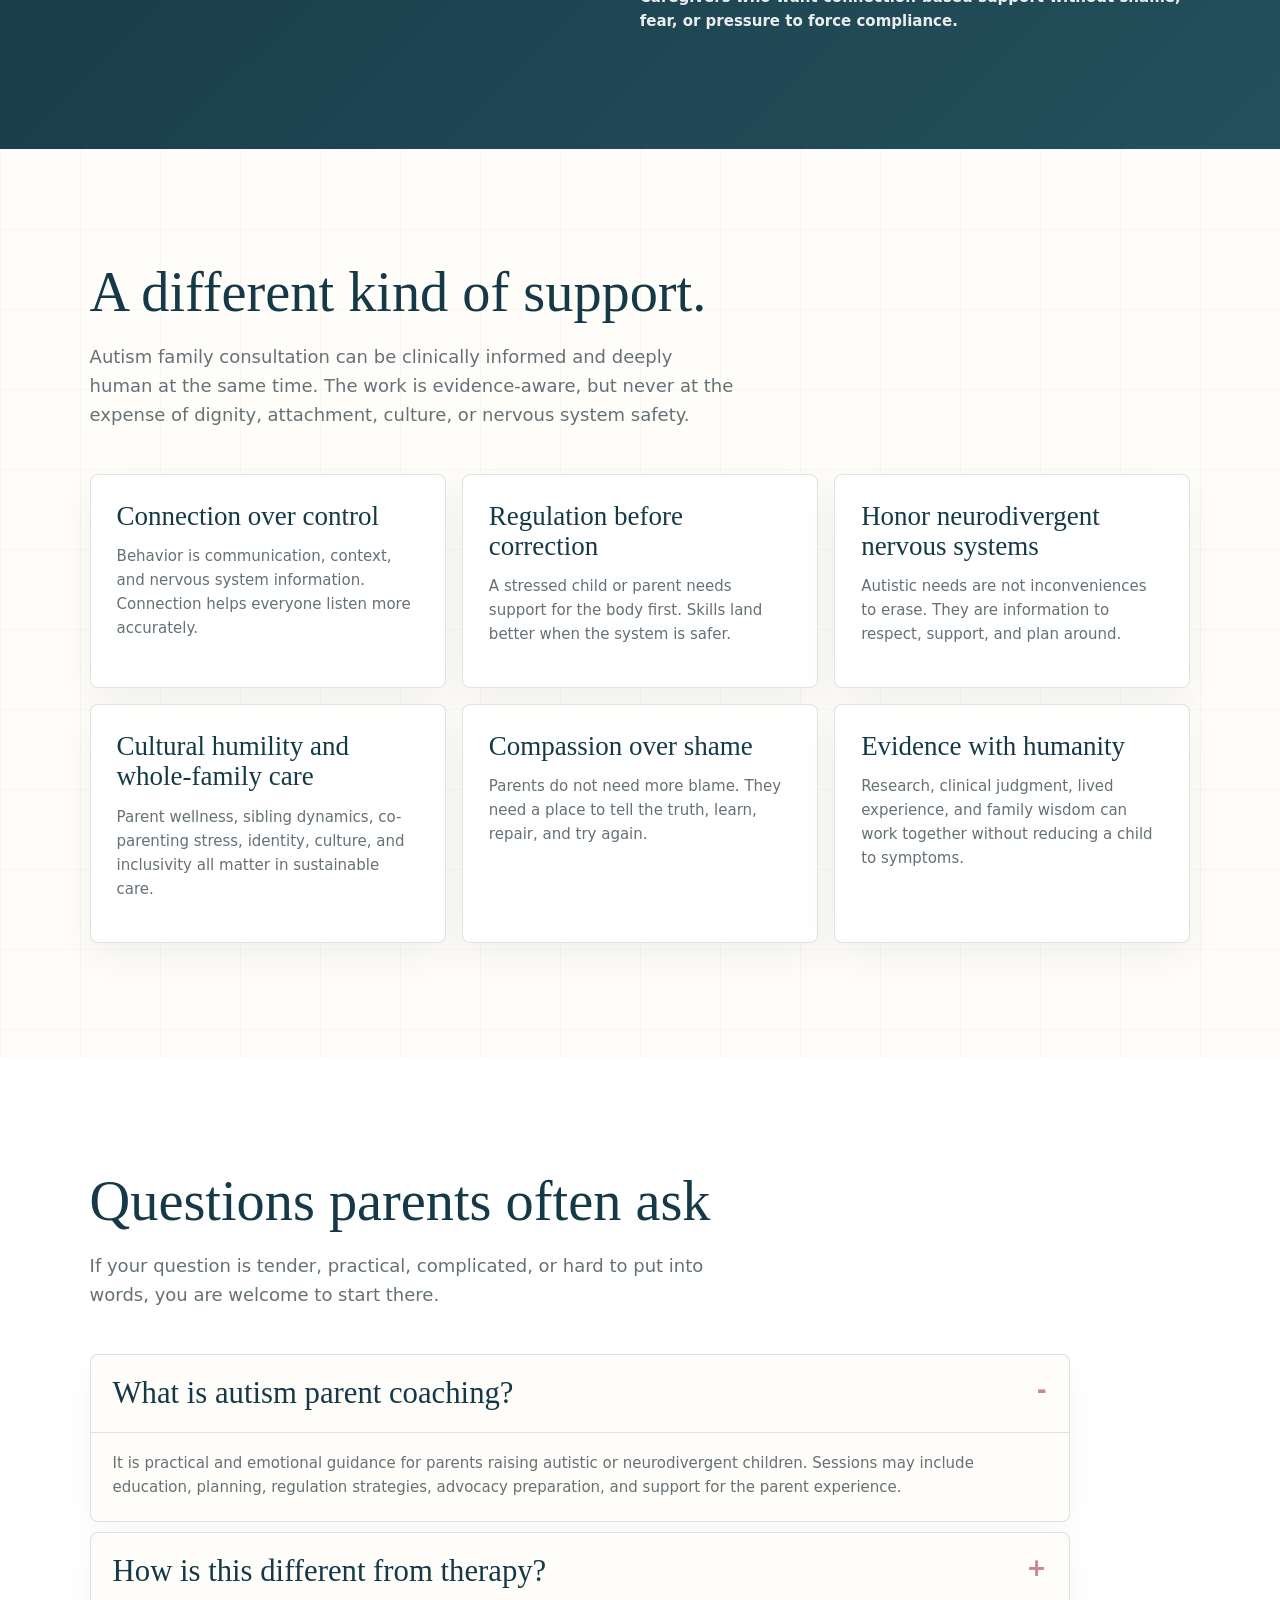
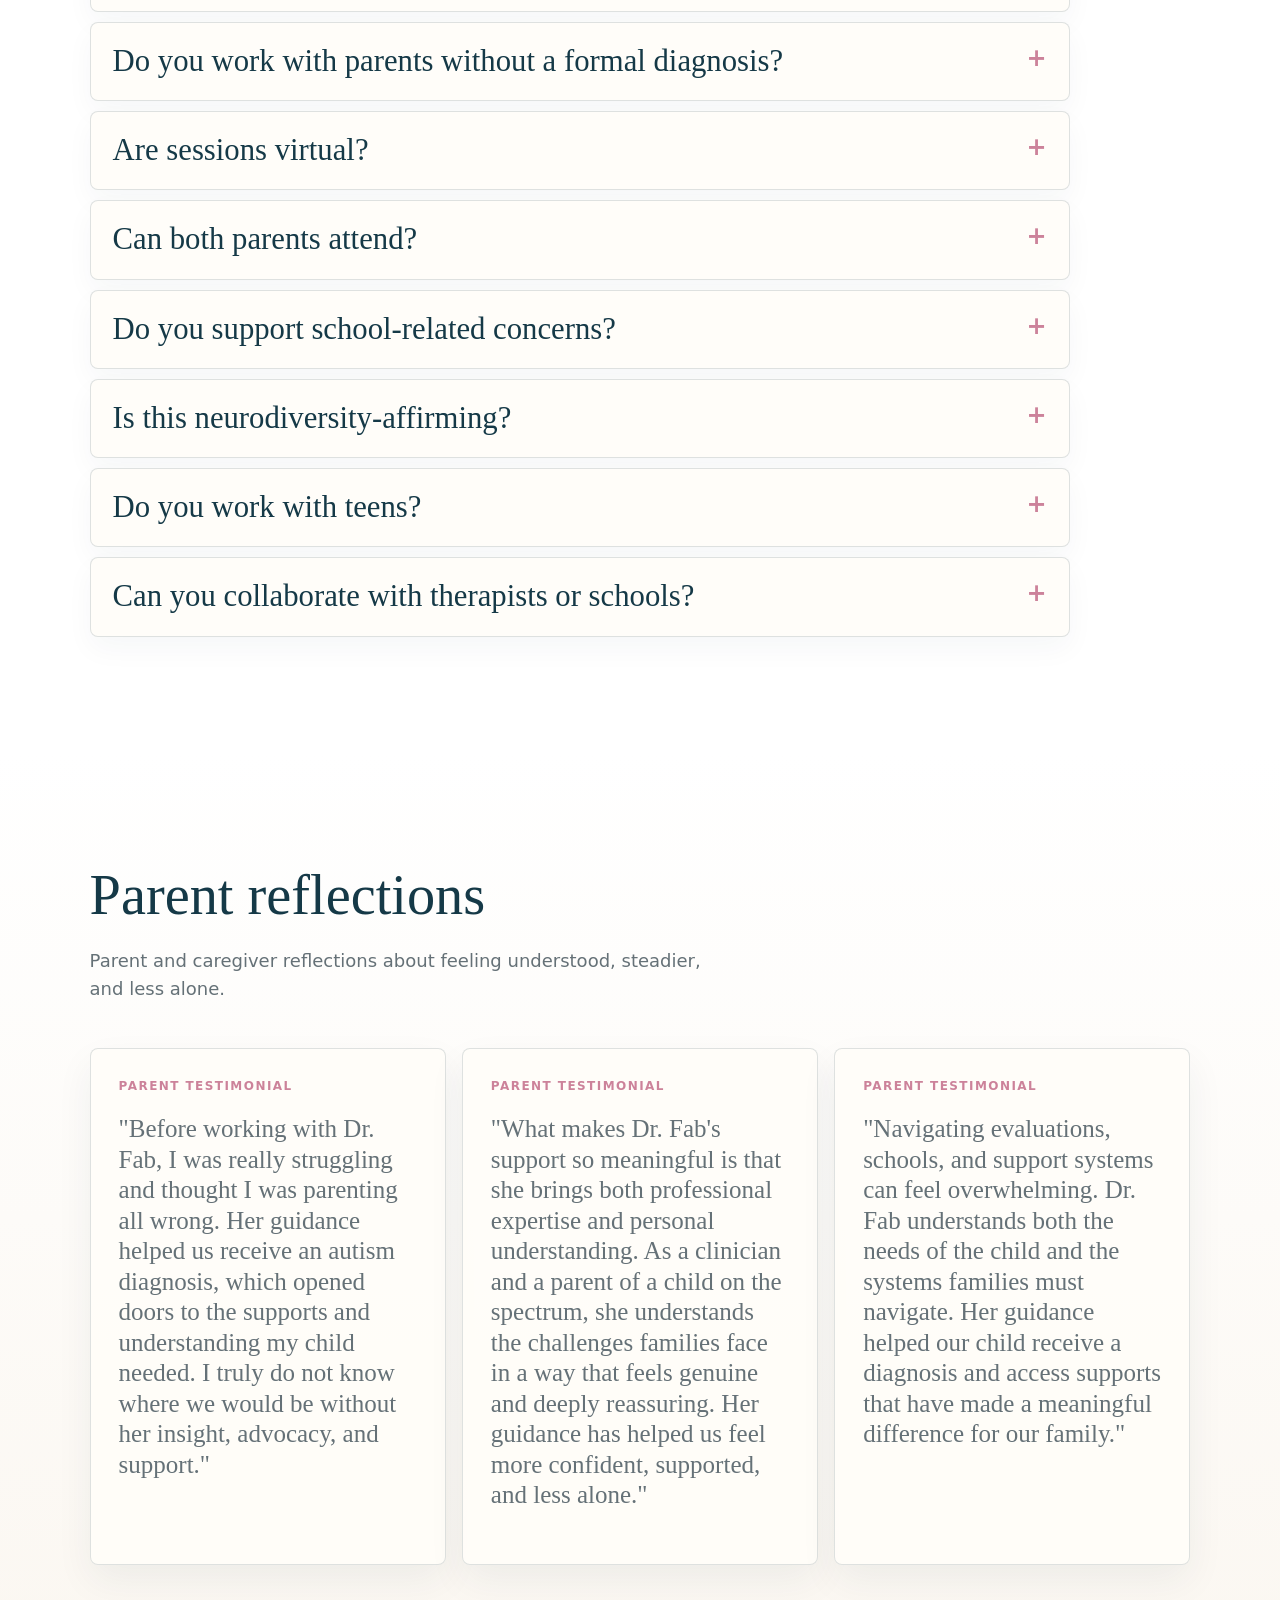
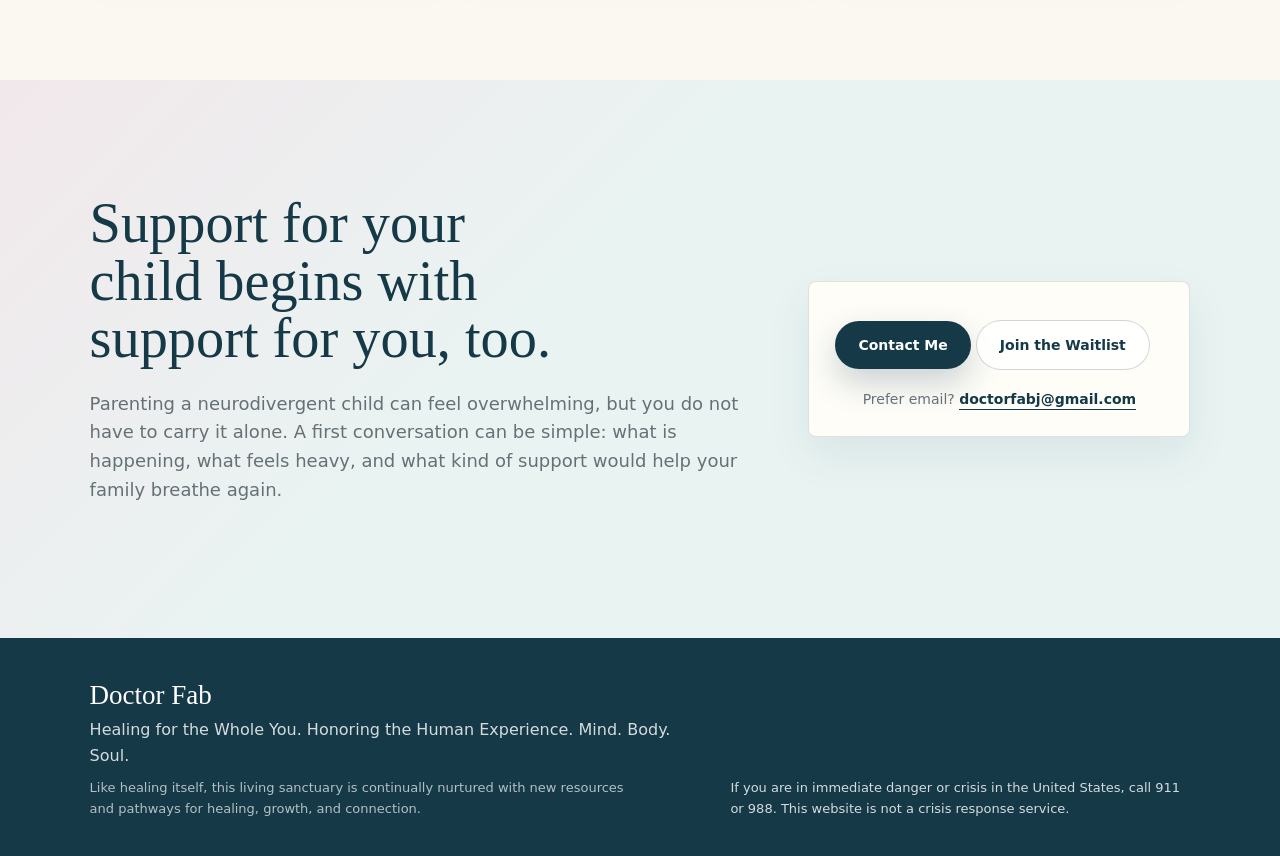
==== commit 8bdb0f0f: "Update parent coaching testimonial wording" ====
--- a/autism-parent-coaching.html
+++ b/autism-parent-coaching.html
@@ -403,7 +403,7 @@
         <div class="coaching-testimonial-grid">
           <article>
             <span>Parent testimonial</span>
-            <p>"Before working with Dr. Fab, I thought I was really struggling and thought I was parenting all wrong. Her guidance helped us receive an autism diagnosis, which opened doors to the supports and understanding my child needed. I truly do not know where we would be without her insight, advocacy, and support."</p>
+            <p>"Before working with Dr. Fab, I was really struggling and thought I was parenting all wrong. Her guidance helped us receive an autism diagnosis, which opened doors to the supports and understanding my child needed. I truly do not know where we would be without her insight, advocacy, and support."</p>
           </article>
           <article>
             <span>Parent testimonial</span>
